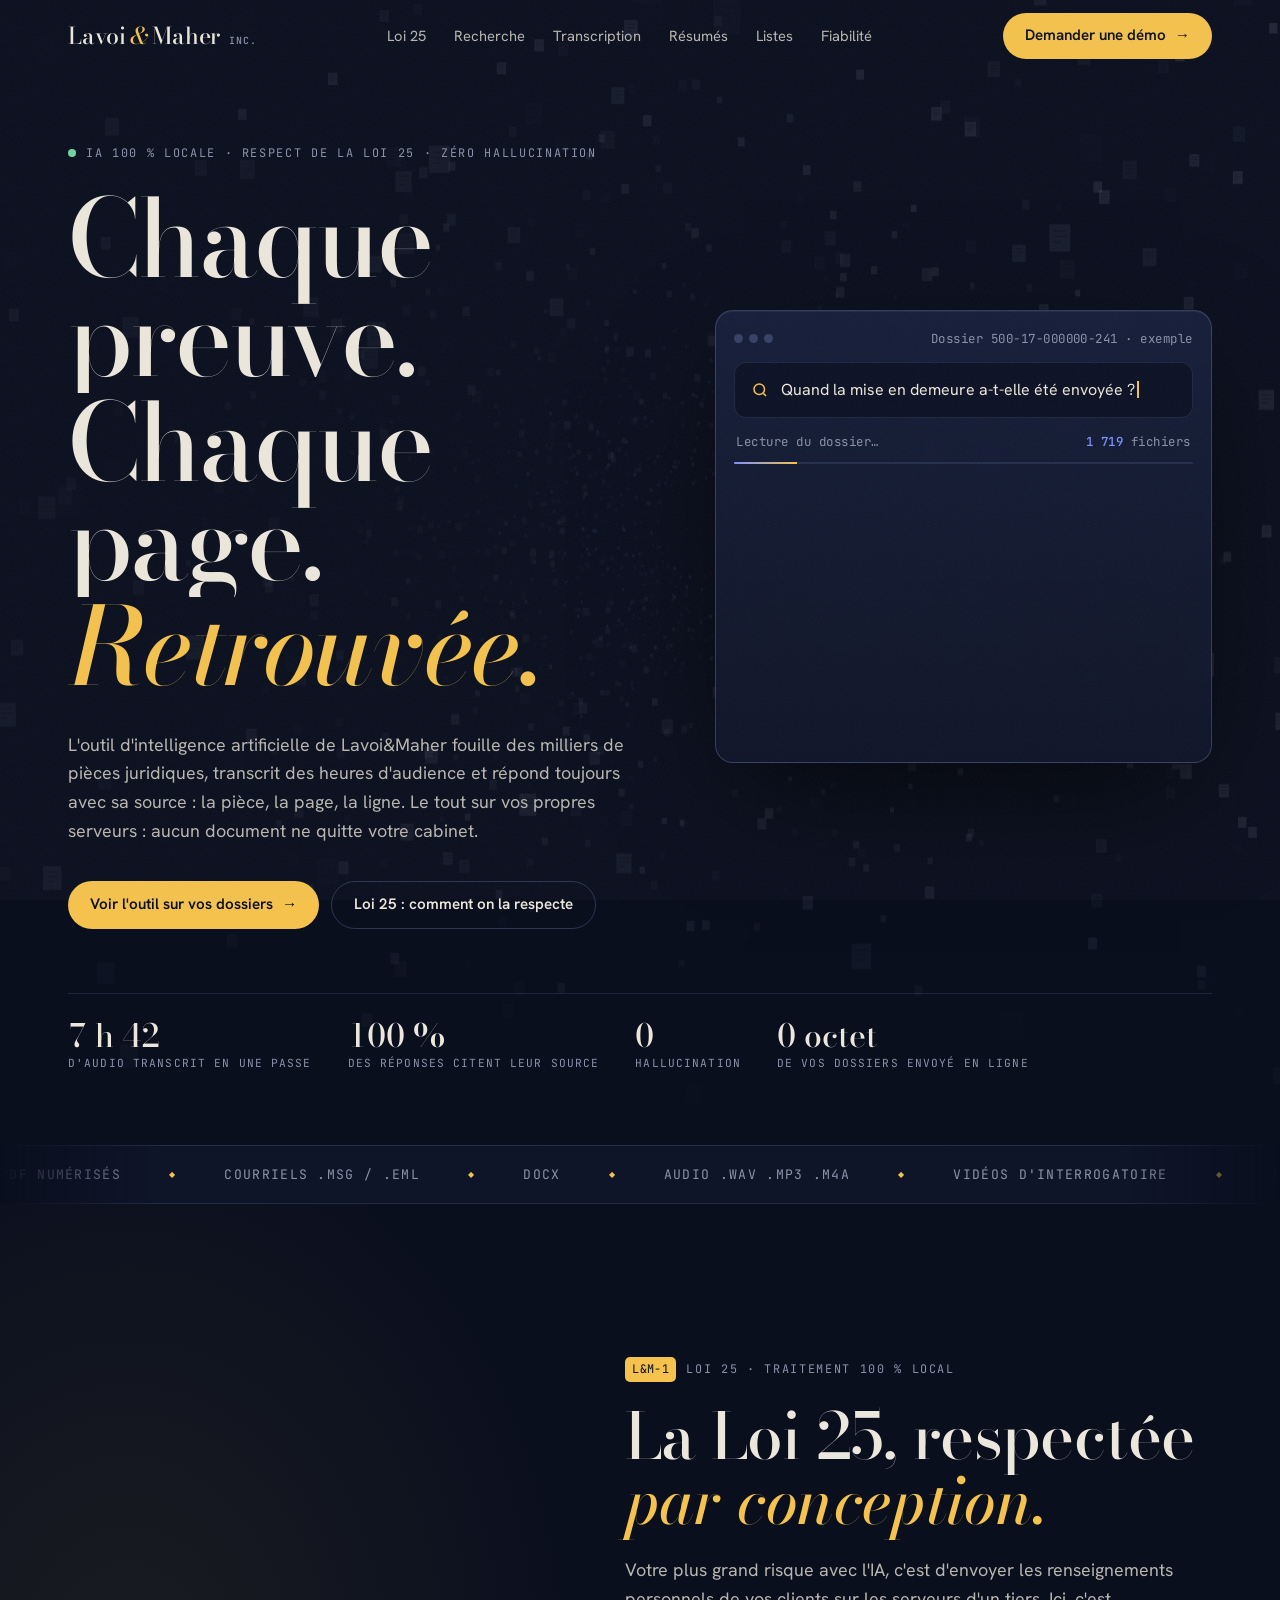
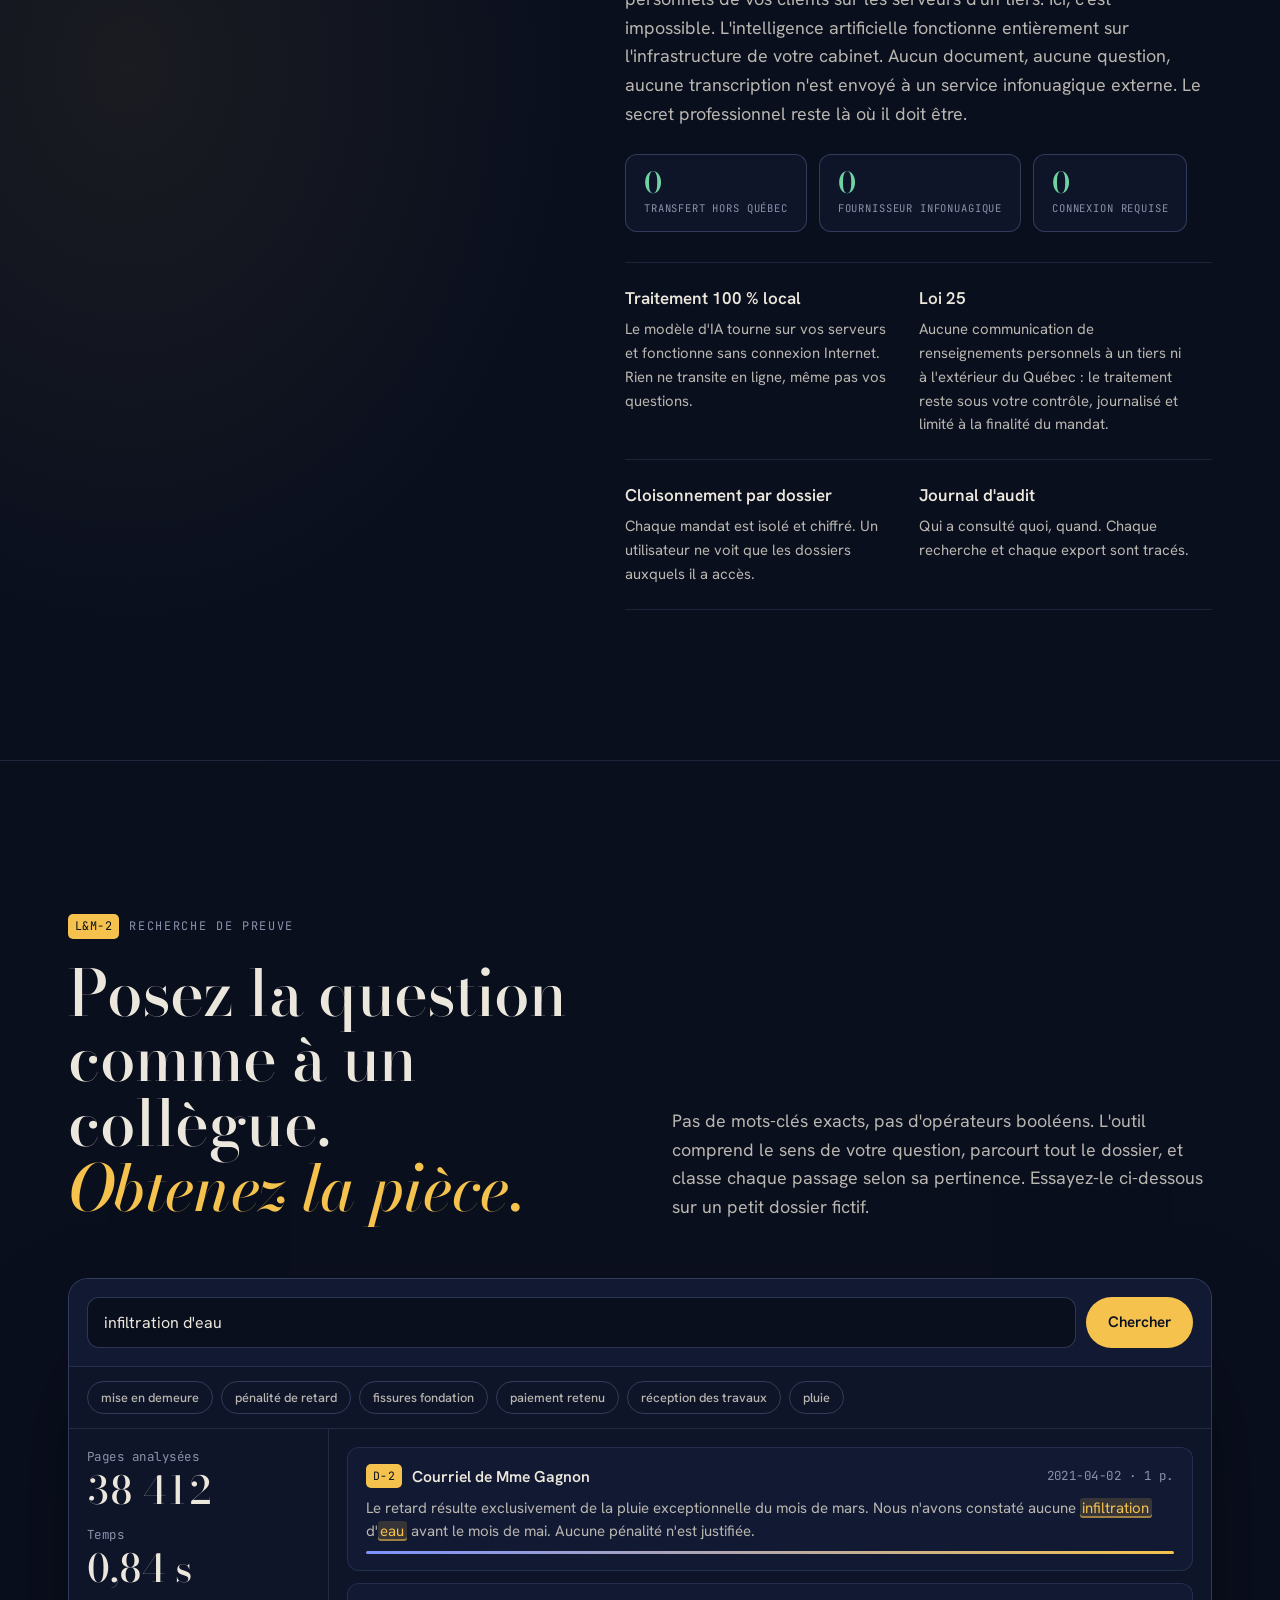
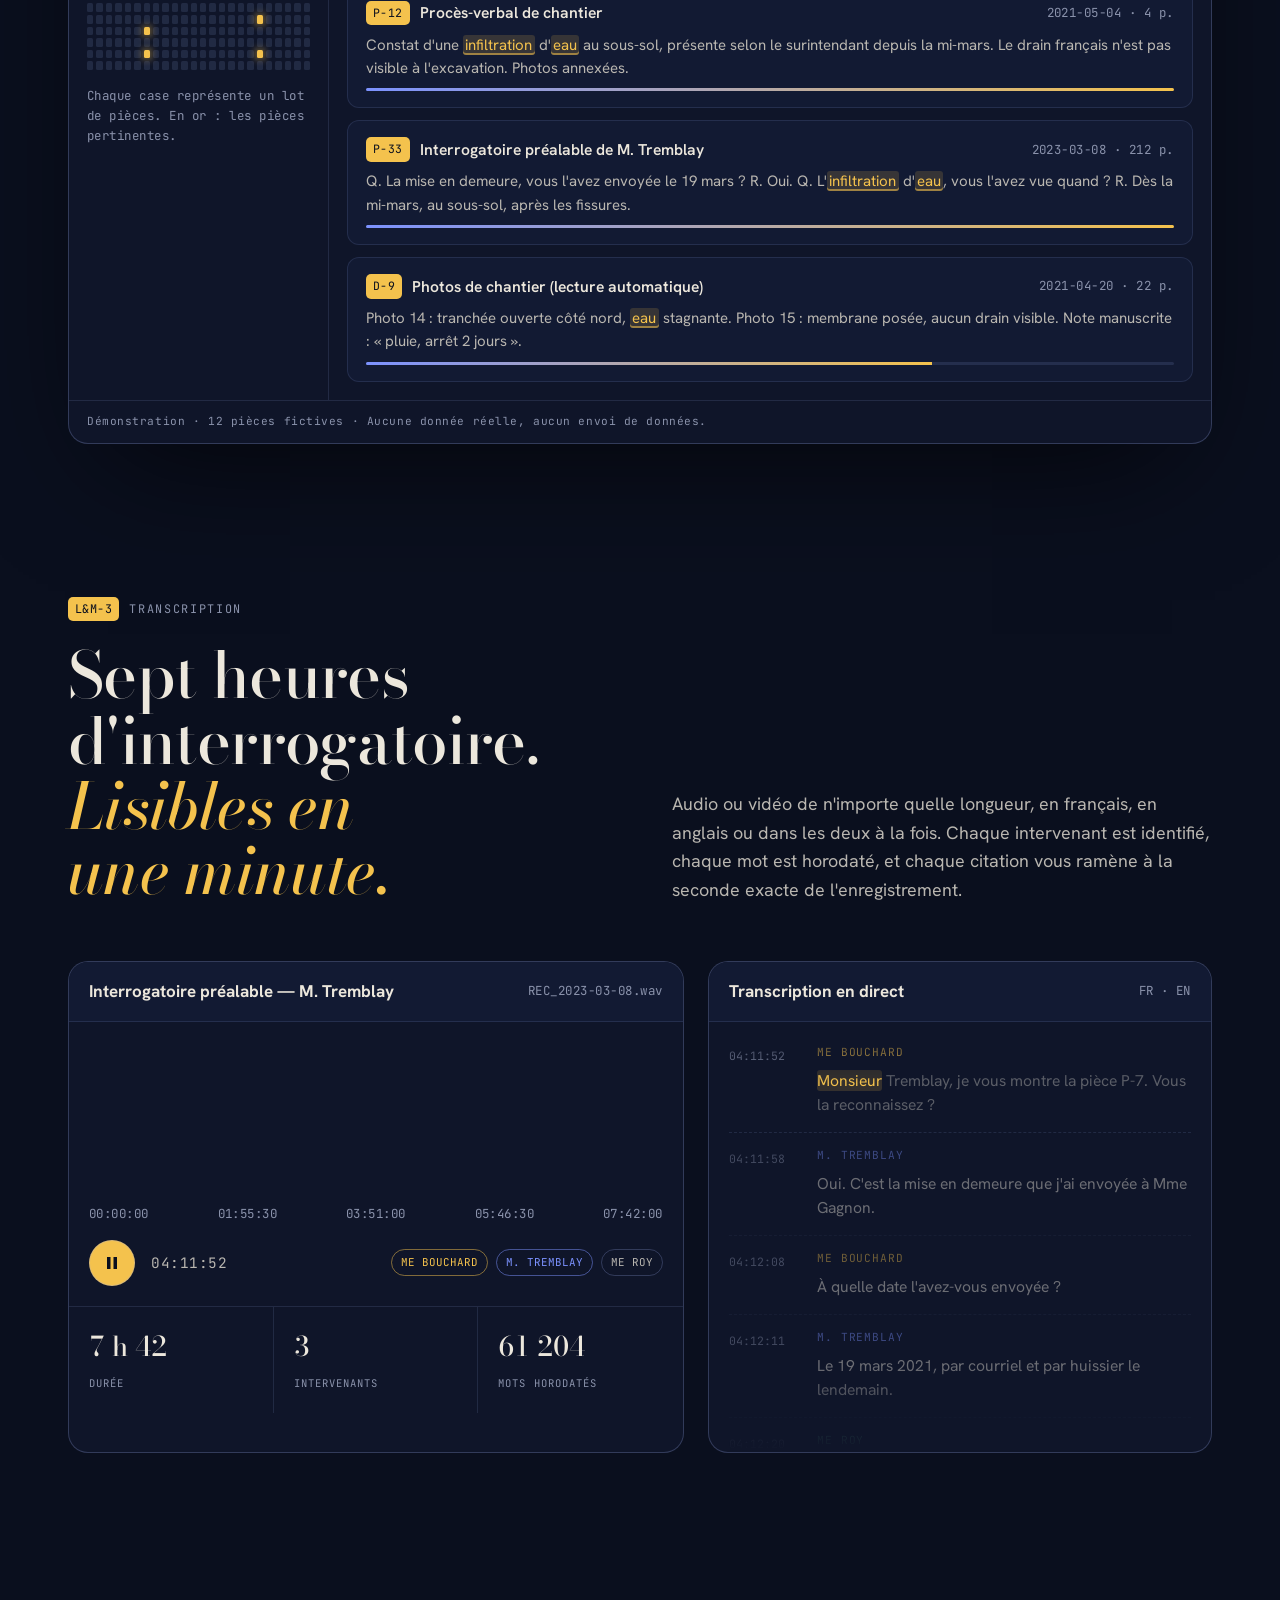
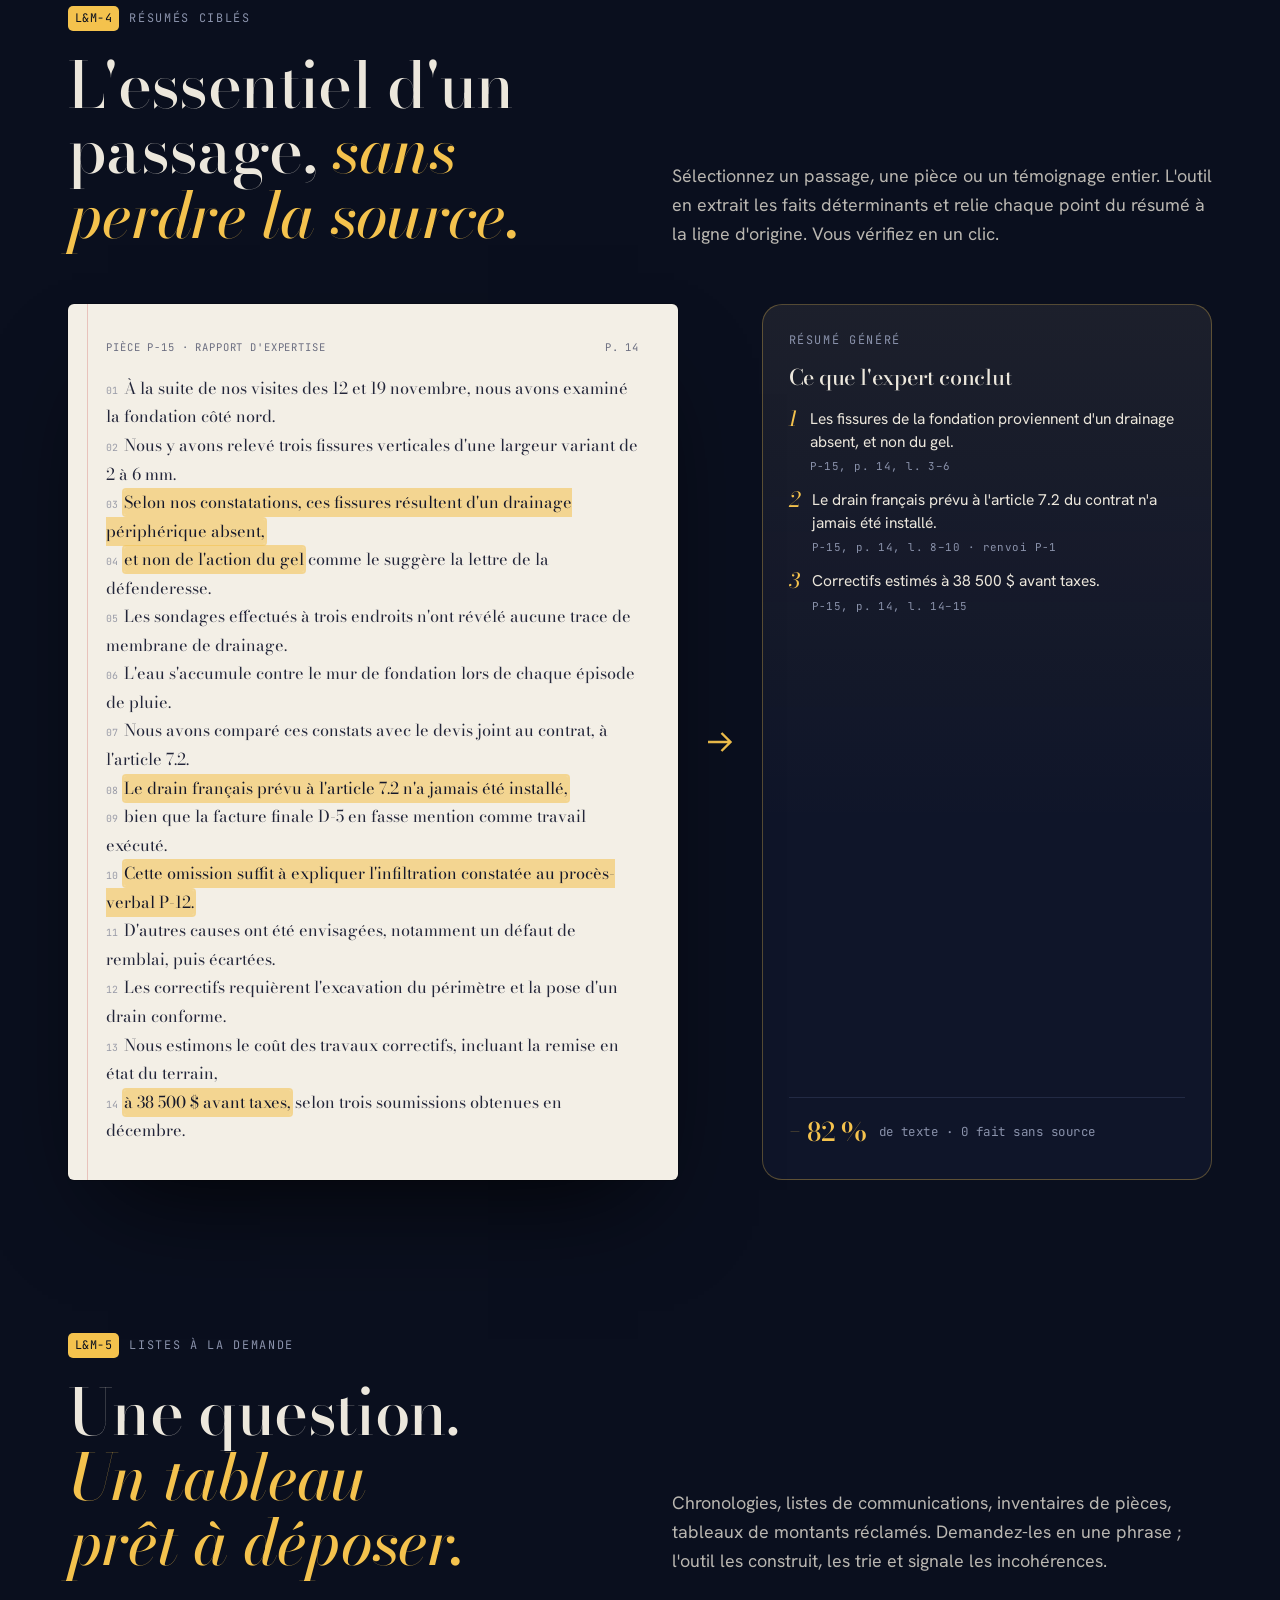
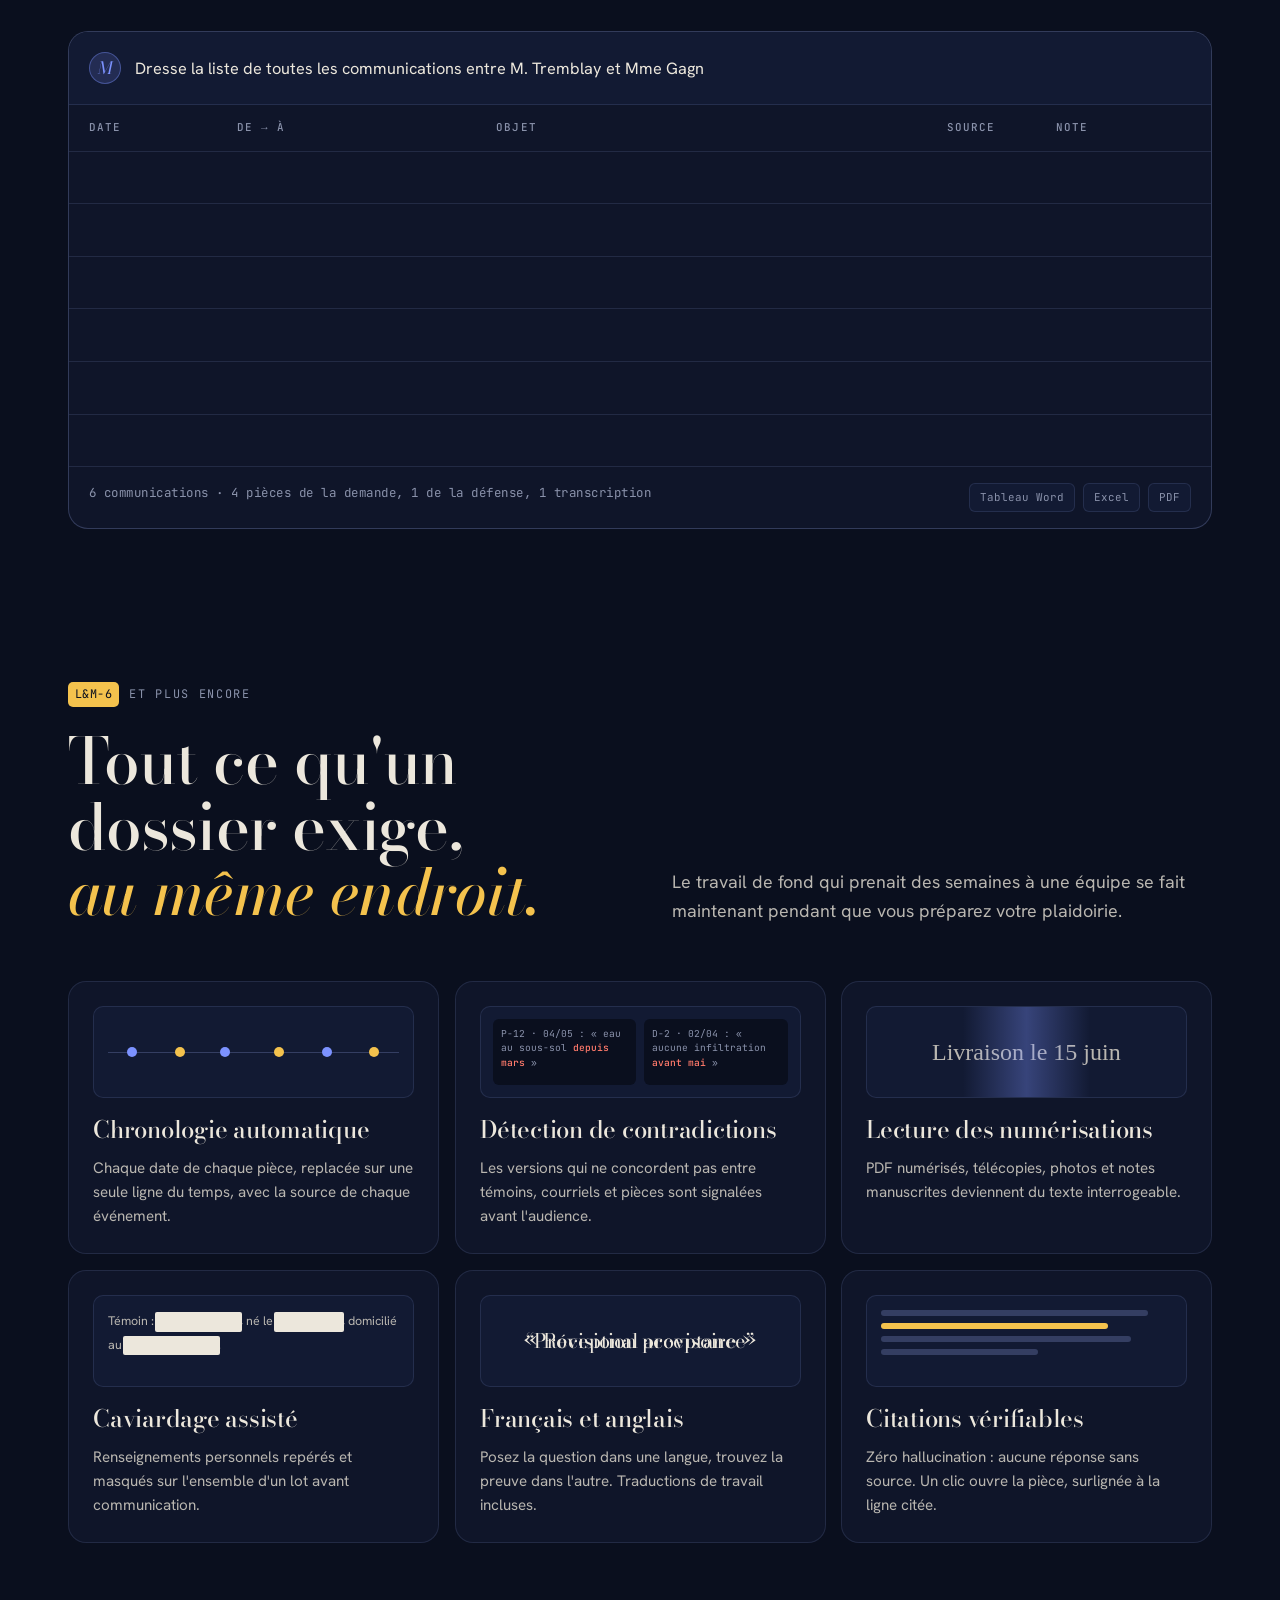
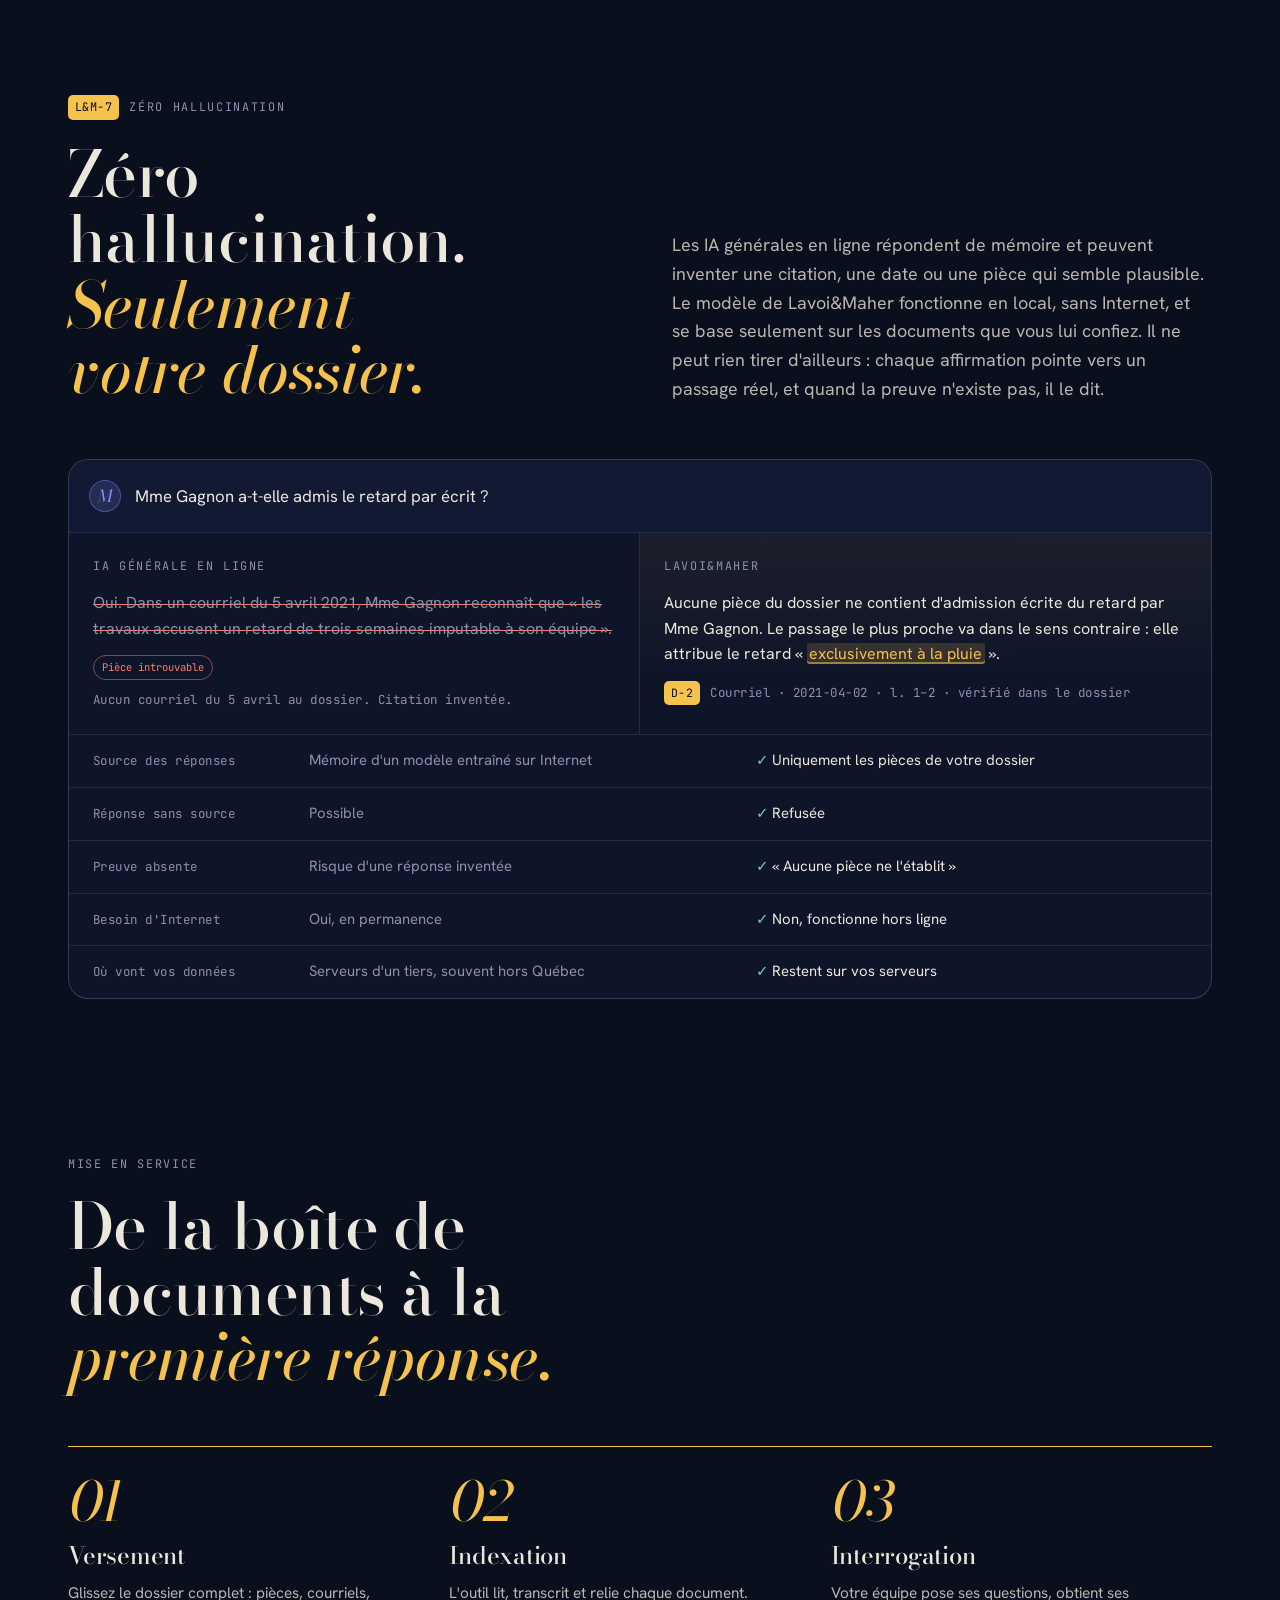
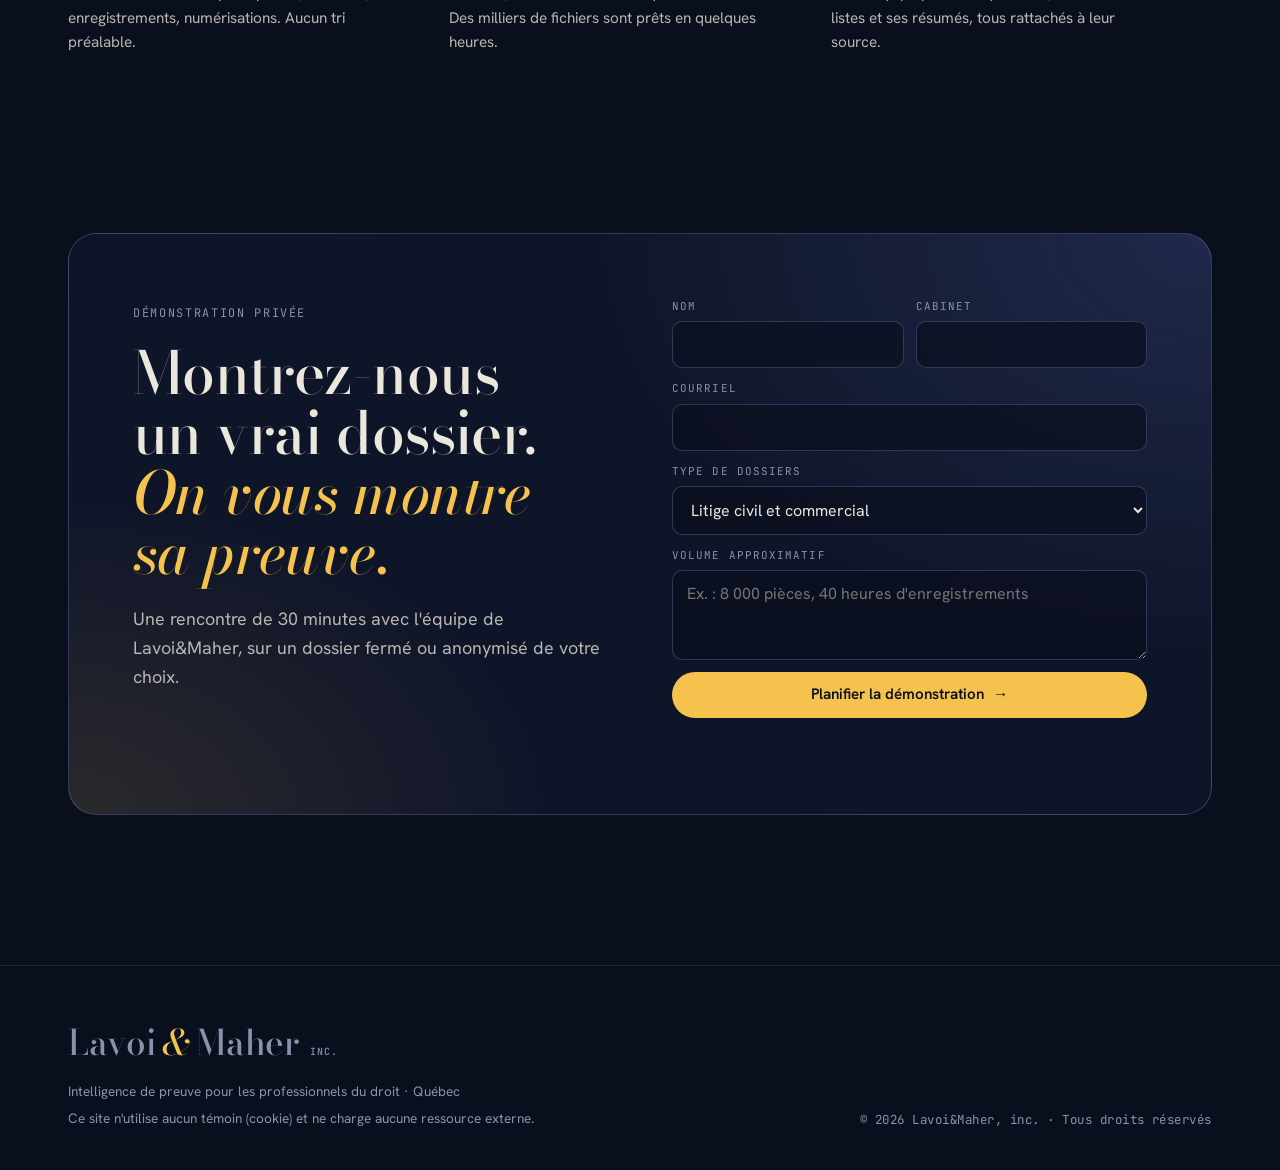
==== lavoi-maher/index.html @ a7afb79f "Lavoi&Maher : Loi 25 en tête, site prêt pour un domaine - Renomme la marque en Lavoi&Maher et le dos" ====
<!doctype html>
<html lang="fr-CA">
<head>
<meta charset="utf-8">
<meta name="viewport" content="width=device-width, initial-scale=1, viewport-fit=cover">
<title>Lavoi&amp;Maher | IA juridique locale, respectueuse de la Loi 25</title>
<meta name="description" content="Lavoi&amp;Maher, inc. : intelligence artificielle 100 % locale pour la preuve juridique, qui respecte la Loi 25. Recherche dans des milliers de pièces, transcription d'audio de longue durée, résumés et listes sourcés. Zéro hallucination, aucune donnée envoyée en ligne.">
<!-- DÉPLOIEMENT : remplacez VOTRE-DOMAINE.ca par votre domaine (voir LISEZMOI.md) -->
<link rel="canonical" href="https://VOTRE-DOMAINE.ca/">
<link rel="icon" href="favicon.svg" type="image/svg+xml">
<link rel="apple-touch-icon" href="apple-touch-icon.png">
<meta property="og:type" content="website">
<meta property="og:locale" content="fr_CA">
<meta property="og:site_name" content="Lavoi&amp;Maher, inc.">
<meta property="og:title" content="Lavoi&amp;Maher | Chaque preuve. Retrouvée.">
<meta property="og:description" content="IA 100 % locale pour la preuve juridique : recherche, transcription, résumés et listes, toujours avec la source exacte.">
<meta property="og:url" content="https://VOTRE-DOMAINE.ca/">
<meta property="og:image" content="https://VOTRE-DOMAINE.ca/og-image.png">
<meta property="og:image:width" content="1200">
<meta property="og:image:height" content="630">
<meta name="twitter:card" content="summary_large_image">
<script type="application/ld+json">{"@context":"https://schema.org","@type":"Organization","name":"Lavoi&Maher, inc.","url":"https://VOTRE-DOMAINE.ca/","logo":"https://VOTRE-DOMAINE.ca/apple-touch-icon.png","areaServed":"CA-QC","description":"Intelligence artificielle locale pour la recherche de preuve juridique."}</script>
<meta name="theme-color" content="#0A0F1E">
<!-- Polices auto-hébergées : le site n'envoie aucune requête à un tiers -->
<link rel="stylesheet" href="fonts.css">
<style>
/* =========================================================================
   LAVOI&MAHER, INC. — Intelligence de preuve
   Direction : encre juridique & surligneur — un dossier qui s'éclaire
   Thème     : sombre assumé (monde unique), couleurs toutes explicites
   ========================================================================= */
:root{
  color-scheme: dark;
  --ink:#0A0F1E;
  --ink-2:#0F1529;
  --panel:#121A33;
  --panel-2:#18213F;
  --line:rgba(150,168,230,.14);
  --line-2:rgba(150,168,230,.26);
  --paper:#ECE7DC;
  --paper-dim:#B9B6B0;
  --muted:#8A92AB;
  --amber:#F4C24D;
  --amber-soft:rgba(244,194,77,.16);
  --azure:#7C92FF;
  --azure-soft:rgba(124,146,255,.16);
  --ok:#6FD3A4;
  --danger:#FF7A6B;

  --f-display:"Bodoni Moda", "Didot", "Bodoni 72", Georgia, serif;
  --f-body:"Hanken Grotesk", "Helvetica Neue", Arial, system-ui, sans-serif;
  --f-mono:"JetBrains Mono", ui-monospace, "SFMono-Regular", Menlo, Consolas, monospace;

  --gutter:clamp(16px, 4vw, 48px);
  --max:1240px;
  --r:14px;
  --ease:cubic-bezier(.2,.7,.1,1);
}
*{box-sizing:border-box}
html{scroll-behavior:smooth;background:var(--ink)}
body{
  margin:0;background:var(--ink);color:var(--paper);
  font-family:var(--f-body);font-size:17px;line-height:1.6;
  -webkit-font-smoothing:antialiased;overflow-x:hidden;
}
::selection{background:var(--amber);color:var(--ink)}
a{color:inherit}
:focus-visible{outline:2px solid var(--amber);outline-offset:3px;border-radius:4px}
.wrap{max-width:var(--max);margin-inline:auto;padding-inline:var(--gutter)}
.mono{font-family:var(--f-mono);font-size:.78rem;letter-spacing:.04em}
.eyebrow{font-family:var(--f-mono);font-size:.74rem;letter-spacing:.14em;text-transform:uppercase;color:var(--muted)}
h1,h2,h3{font-family:var(--f-display);font-weight:500;text-wrap:balance;margin:0;letter-spacing:-.01em}
h2{font-size:clamp(2.2rem, 5vw, 4.2rem);line-height:1.02}
h3{font-size:1.5rem;line-height:1.15}
h2 em,h1 em{font-style:italic;color:var(--amber)}
p{margin:0}
.lede{color:var(--paper-dim);font-size:1.12rem;max-width:58ch}

/* ---------- grain + spotlight ---------- */
body::before{
  content:"";position:fixed;inset:0;pointer-events:none;z-index:100;opacity:.05;
  background-image:url("data:image/svg+xml,%3Csvg xmlns='http://www.w3.org/2000/svg' width='160' height='160'%3E%3Cfilter id='n'%3E%3CfeTurbulence type='fractalNoise' baseFrequency='.85' numOctaves='3' stitchTiles='stitch'/%3E%3C/filter%3E%3Crect width='100%25' height='100%25' filter='url(%23n)'/%3E%3C/svg%3E");
}
.spot{position:fixed;width:520px;height:520px;border-radius:50%;pointer-events:none;z-index:1;
  background:radial-gradient(circle, rgba(124,146,255,.10), transparent 62%);
  transform:translate(-50%,-50%);left:-600px;top:-600px;transition:opacity .4s}

/* ---------- nav ---------- */
.nav{position:fixed;top:0;left:0;right:0;z-index:50;padding-top:env(safe-area-inset-top,0px);
  transition:background .4s, border-color .4s;border-bottom:1px solid transparent}
.nav.solid{background:rgba(10,15,30,.78);backdrop-filter:blur(14px) saturate(140%);-webkit-backdrop-filter:blur(14px) saturate(140%);border-color:var(--line)}
.nav .wrap{display:flex;align-items:center;justify-content:space-between;gap:24px;height:72px}
.brand{display:flex;align-items:baseline;gap:.15em;text-decoration:none;font-family:var(--f-display);font-size:1.45rem;font-weight:500;letter-spacing:-.01em;white-space:nowrap}
.brand .amp{font-style:italic;color:var(--amber);font-weight:400;padding-inline:.04em}
.brand small{font-family:var(--f-mono);font-size:.62rem;color:var(--muted);letter-spacing:.1em;margin-left:.5em}
.nav ul{display:flex;gap:28px;list-style:none;margin:0;padding:0}
.nav ul a{text-decoration:none;color:var(--paper-dim);font-size:.92rem;transition:color .2s}
.nav ul a:hover{color:var(--paper)}

.btn{--bx:0px;--by:0px;display:inline-flex;align-items:center;gap:.6em;border:0;cursor:pointer;
  font:600 .95rem/1 var(--f-body);padding:15px 22px;border-radius:999px;text-decoration:none;
  transform:translate(var(--bx),var(--by));transition:transform .25s var(--ease), background .25s, box-shadow .25s}
.btn-amber{background:var(--amber);color:var(--ink);box-shadow:0 0 0 0 rgba(244,194,77,.5)}
.btn-amber:hover{box-shadow:0 10px 40px -8px rgba(244,194,77,.6)}
.btn-ghost{background:transparent;color:var(--paper);border:1px solid var(--line-2)}
.btn-ghost:hover{background:rgba(255,255,255,.04)}
.btn .arr{transition:transform .25s var(--ease)}
.btn:hover .arr{transform:translateX(4px)}

.skip{position:fixed;left:16px;top:-60px;z-index:200;background:var(--amber);color:var(--ink);padding:10px 14px;border-radius:8px;font-weight:600;text-decoration:none;transition:top .2s}
.skip:focus{top:calc(12px + env(safe-area-inset-top,0px))}
.burger{display:none;width:44px;height:44px;border-radius:50%;border:1px solid var(--line-2);background:transparent;color:var(--paper);cursor:pointer;place-items:center;flex:none}
.burger span,.burger span::before,.burger span::after{display:block;width:18px;height:1.5px;background:currentColor;position:relative;transition:transform .3s var(--ease), background .3s}
.burger span::before,.burger span::after{content:"";position:absolute;left:0}
.burger span::before{top:-6px}.burger span::after{top:6px}
.nav.open .burger span{background:transparent}
.nav.open .burger span::before{transform:translateY(6px) rotate(45deg)}
.nav.open .burger span::after{transform:translateY(-6px) rotate(-45deg)}
.nav .menu-cta{display:none}
@media (max-width:900px){
  .burger{display:grid}
  .nav-right{display:flex;align-items:center;gap:10px}
  .nav ul{display:flex;flex-direction:column;gap:0;position:fixed;left:0;right:0;top:calc(72px + env(safe-area-inset-top,0px));
    background:rgba(10,15,30,.97);backdrop-filter:blur(14px);-webkit-backdrop-filter:blur(14px);border-bottom:1px solid var(--line);
    padding:8px var(--gutter) 24px;transform:translateY(-8px);opacity:0;visibility:hidden;transition:opacity .3s, transform .3s var(--ease), visibility .3s}
  .nav.open ul{opacity:1;transform:none;visibility:visible}
  .nav.open{background:rgba(10,15,30,.97);border-color:var(--line)}
  .nav ul li a{display:block;padding:14px 0;border-bottom:1px solid var(--line);font-size:1.05rem}
  .nav .menu-cta{display:block;margin-top:18px}
  .nav .menu-cta a{border:0;justify-content:center;width:100%;color:var(--ink)}
}
@media (max-width:560px){.nav-right > .btn{display:none}}

/* ---------- hero ---------- */
.hero{position:relative;padding-block:clamp(120px,16vh,170px) 72px;overflow:hidden;isolation:isolate}
#field{position:absolute;inset:0;width:100%;height:100%;z-index:-1;display:block}
.hero::after{content:"";position:absolute;inset:0;z-index:-1;pointer-events:none;
  background:radial-gradient(120% 80% at 20% 40%, rgba(10,15,30,.86) 0%, rgba(10,15,30,.35) 55%, rgba(10,15,30,.1) 100%),
             linear-gradient(to bottom, transparent 70%, var(--ink) 100%)}
.hero-grid{display:grid;grid-template-columns:1.08fr .92fr;gap:clamp(32px,5vw,72px);align-items:center}
@media (max-width:980px){.hero-grid{grid-template-columns:1fr}}
.hero h1{font-size:clamp(3.1rem, 8.4vw, 7.6rem);line-height:.92;letter-spacing:-.025em;font-weight:500}
.hero h1 .line{display:block;overflow:hidden;padding-bottom:.06em}
.hero h1 .line > span{display:inline-block;animation:rise 1.2s var(--ease) both}
.hero h1 .line:nth-child(2) > span{animation-delay:.12s}
.hero h1 .line:nth-child(3) > span{animation-delay:.24s}
@keyframes rise{from{transform:translateY(105%)}to{transform:none}}
.hero .lede{margin-top:28px;animation:fadeup 1s .45s var(--ease) both}
.hero-cta{display:flex;flex-wrap:wrap;gap:12px;margin-top:36px;animation:fadeup 1s .6s var(--ease) both}
@keyframes fadeup{from{opacity:0;transform:translateY(18px)}to{opacity:1;transform:none}}
.hero .eyebrow{display:flex;align-items:center;gap:10px;margin-bottom:26px;animation:fadeup 1s var(--ease) both}
.pulse{width:8px;height:8px;border-radius:50%;background:var(--ok);box-shadow:0 0 0 0 rgba(111,211,164,.6);animation:pulse 2s infinite}
@keyframes pulse{70%{box-shadow:0 0 0 10px rgba(111,211,164,0)}100%{box-shadow:0 0 0 0 rgba(111,211,164,0)}}

/* console */
.console{position:relative;background:linear-gradient(180deg, rgba(24,33,63,.82), rgba(15,21,41,.9));
  border:1px solid var(--line-2);border-radius:18px;padding:18px;backdrop-filter:blur(10px);-webkit-backdrop-filter:blur(10px);
  box-shadow:0 40px 120px -30px rgba(0,0,0,.8), inset 0 1px 0 rgba(255,255,255,.06);animation:fadeup 1.2s .5s var(--ease) both}
.console-top{display:flex;justify-content:space-between;align-items:center;margin-bottom:14px;color:var(--muted)}
.dots{display:flex;gap:6px}.dots i{width:9px;height:9px;border-radius:50%;background:var(--line-2)}
.q{display:flex;align-items:center;gap:12px;background:rgba(10,15,30,.7);border:1px solid var(--line);border-radius:12px;padding:14px 16px;min-height:54px}
.q svg{flex:none;color:var(--amber)}
.q-text{font-size:1rem;color:var(--paper);min-width:0;overflow-wrap:anywhere}
.caret{display:inline-block;width:2px;height:1.1em;background:var(--amber);vertical-align:-.18em;margin-left:2px;animation:blink 1s steps(1) infinite}
@keyframes blink{50%{opacity:0}}
.status{display:flex;justify-content:space-between;gap:12px;margin:14px 2px 10px;color:var(--muted);font-variant-numeric:tabular-nums}
.status b{color:var(--azure);font-weight:500}
.bar{height:2px;background:var(--line);border-radius:2px;overflow:hidden;margin-bottom:14px}
.bar i{display:block;height:100%;width:0;background:linear-gradient(90deg,var(--azure),var(--amber));transition:width .15s linear}
.hits{display:grid;gap:8px;min-height:236px}
.hits .hit{display:grid;grid-template-columns:auto 1fr;gap:4px 14px;padding:12px 14px;border-radius:10px;background:rgba(244,194,77,.05);border:1px solid rgba(244,194,77,.18);
  opacity:0;transform:translateX(-12px);transition:opacity .5s var(--ease), transform .5s var(--ease)}
.hits .hit.on{opacity:1;transform:none}
.cote{font-family:var(--f-mono);font-size:.72rem;color:var(--ink);background:var(--amber);padding:3px 7px;border-radius:5px;height:fit-content;letter-spacing:.04em;white-space:nowrap}
.hits .hit p{font-size:.9rem;line-height:1.45;color:var(--paper-dim)}
.hits .hit .loc{grid-column:2;font-family:var(--f-mono);font-size:.68rem;color:var(--muted)}
mark{background:var(--amber-soft);color:var(--amber);padding:0 .15em;border-radius:3px;box-shadow:inset 0 -2px 0 rgba(244,194,77,.55)}

.hero-meta{display:flex;flex-wrap:wrap;gap:12px 36px;margin-top:64px;padding-top:24px;border-top:1px solid var(--line);color:var(--muted)}
.hero-meta div{display:flex;flex-direction:column;gap:2px}
.hero-meta strong{font-family:var(--f-display);font-weight:500;font-size:2rem;color:var(--paper);font-variant-numeric:tabular-nums;line-height:1.1}
.hero-meta span{font-family:var(--f-mono);font-size:.7rem;letter-spacing:.1em;text-transform:uppercase}

/* ---------- marquee ---------- */
.marquee{border-block:1px solid var(--line);overflow:hidden;padding-block:18px;background:var(--ink-2);
  mask-image:linear-gradient(90deg,transparent,#000 12%,#000 88%,transparent);-webkit-mask-image:linear-gradient(90deg,transparent,#000 12%,#000 88%,transparent)}
.track{display:flex;gap:48px;width:max-content;animation:scroll 42s linear infinite}
.track span{font-family:var(--f-mono);font-size:.82rem;letter-spacing:.1em;color:var(--muted);white-space:nowrap;display:flex;align-items:center;gap:48px}
.track span::after{content:"◆";color:var(--amber);font-size:.5rem}
@keyframes scroll{to{transform:translateX(-50%)}}

/* ---------- Loi 25 ---------- */
.law-sec{border-bottom:1px solid var(--line);background:radial-gradient(50% 70% at 10% 40%, rgba(244,194,77,.07), transparent 70%), var(--ink)}
.law-points{list-style:none;margin:0 0 30px;padding:0;display:flex;flex-wrap:wrap;gap:12px}
.law-points li{display:flex;flex-direction:column;gap:2px;padding:14px 18px;border:1px solid var(--line-2);border-radius:12px;background:var(--ink-2);min-width:130px}
.law-points b{font-family:var(--f-display);font-weight:500;font-size:1.8rem;line-height:1;color:var(--ok)}
.law-points span{font-family:var(--f-mono);font-size:.66rem;letter-spacing:.08em;text-transform:uppercase;color:var(--muted)}

/* ---------- sections ---------- */
section{position:relative;z-index:2}
.sec{padding-block:clamp(90px,12vw,150px)}
.sec-head{display:grid;grid-template-columns:minmax(0,1fr) minmax(0,1fr);gap:32px 64px;align-items:end;margin-bottom:56px}
@media (max-width:860px){.sec-head{grid-template-columns:1fr}}
.tab{display:inline-flex;align-items:center;gap:10px;margin-bottom:22px}
.tab .cote{font-size:.74rem}
.reveal.pending{opacity:0;transform:translateY(40px)}
.reveal{transition:opacity 1s var(--ease), transform 1s var(--ease)}

/* ---------- L&M-1 search ---------- */
.search-app{border:1px solid var(--line-2);border-radius:20px;background:var(--ink-2);overflow:hidden;box-shadow:0 50px 120px -40px rgba(0,0,0,.7)}
.sa-bar{display:flex;flex-wrap:wrap;gap:12px;align-items:center;padding:18px;border-bottom:1px solid var(--line);background:var(--panel)}
.sa-bar form{flex:1 1 380px;display:flex;gap:10px;min-width:0}
.sa-input{flex:1;min-width:0;background:var(--ink);border:1px solid var(--line-2);color:var(--paper);border-radius:12px;padding:14px 16px;font:1rem var(--f-body)}
.sa-input:focus{outline:none;border-color:var(--amber);box-shadow:0 0 0 4px var(--amber-soft)}
.chips{display:flex;flex-wrap:wrap;gap:8px;padding:14px 18px;border-bottom:1px solid var(--line)}
.chip{font:500 .8rem var(--f-body);color:var(--paper-dim);background:transparent;border:1px solid var(--line-2);border-radius:999px;padding:7px 13px;cursor:pointer;transition:all .2s}
.chip:hover{border-color:var(--amber);color:var(--amber)}
.sa-body{display:grid;grid-template-columns:260px minmax(0,1fr);min-height:440px}
@media (max-width:820px){.sa-body{grid-template-columns:1fr}.sa-side{border-right:0!important;border-bottom:1px solid var(--line)}}
.sa-side{border-right:1px solid var(--line);padding:18px;display:flex;flex-direction:column;gap:16px}
.sa-side .mono{color:var(--muted)}
.gauge{display:flex;flex-direction:column;gap:4px}
.gauge strong{font-family:var(--f-display);font-weight:500;font-size:2.4rem;line-height:1;font-variant-numeric:tabular-nums}
.minimap{display:grid;grid-template-columns:repeat(24,1fr);gap:3px}
.minimap i{aspect-ratio:3/4;background:var(--line);border-radius:1.5px;transition:background .3s}
.minimap i.scan{background:var(--azure)}
.minimap i.hit{background:var(--amber);box-shadow:0 0 8px var(--amber)}
.sa-results{padding:18px;display:flex;flex-direction:column;gap:12px}
.res{border:1px solid var(--line);border-radius:12px;padding:16px 18px;background:var(--panel);display:grid;gap:8px;animation:resin .6s var(--ease) both}
@keyframes resin{from{opacity:0;transform:translateY(14px)}to{opacity:1;transform:none}}
.res-head{display:flex;flex-wrap:wrap;gap:10px;align-items:center}
.res-head strong{font-weight:600;font-size:.98rem}
.res-head .mono{color:var(--muted);margin-left:auto}
.res p{color:var(--paper-dim);font-size:.94rem;line-height:1.55}
.score{height:3px;background:var(--line);border-radius:3px;overflow:hidden}
.score i{display:block;height:100%;background:linear-gradient(90deg,var(--azure),var(--amber))}
.empty{color:var(--muted);padding:30px 4px;font-size:.95rem}
.note{font-family:var(--f-mono);font-size:.7rem;color:var(--muted);letter-spacing:.05em;padding:12px 18px;border-top:1px solid var(--line)}

/* ---------- L&M-2 transcription ---------- */
.tx{display:grid;grid-template-columns:minmax(0,1.1fr) minmax(0,.9fr);gap:24px}
@media (max-width:900px){.tx{grid-template-columns:1fr}}
.panel{border:1px solid var(--line-2);border-radius:20px;background:var(--ink-2);overflow:hidden}
.panel-h{display:flex;justify-content:space-between;align-items:center;gap:12px;padding:16px 20px;border-bottom:1px solid var(--line);background:var(--panel)}
.panel-h .mono{color:var(--muted)}
.wave-box{position:relative;padding:22px 20px 16px}
#wave{width:100%;height:150px;display:block}
.timeline{display:flex;justify-content:space-between;color:var(--muted);font-variant-numeric:tabular-nums;margin-top:10px}
.play{width:46px;height:46px;border-radius:50%;border:1px solid var(--line-2);background:var(--amber);color:var(--ink);display:grid;place-items:center;cursor:pointer;flex:none}
.transport{display:flex;align-items:center;gap:16px;padding:0 20px 20px}
.transport .mono{color:var(--paper-dim);font-size:.9rem;font-variant-numeric:tabular-nums}
.speakers{display:flex;flex-wrap:wrap;gap:8px;margin-left:auto}
.spk{font-family:var(--f-mono);font-size:.68rem;padding:4px 9px;border-radius:999px;border:1px solid var(--line-2);color:var(--paper-dim)}
.spk.a{border-color:rgba(244,194,77,.5);color:var(--amber)}
.spk.b{border-color:rgba(124,146,255,.5);color:var(--azure)}
.script{height:430px;overflow:hidden;position:relative;padding:8px 20px;
  mask-image:linear-gradient(transparent,#000 14%,#000 80%,transparent);-webkit-mask-image:linear-gradient(transparent,#000 14%,#000 80%,transparent)}
.script-inner{transition:transform .8s var(--ease)}
.utt{display:grid;grid-template-columns:74px 1fr;gap:4px 14px;padding:14px 0;border-bottom:1px dashed var(--line);opacity:.42;transition:opacity .5s}
.utt.live{opacity:1}
.utt .t{font-family:var(--f-mono);font-size:.72rem;color:var(--muted);padding-top:3px;font-variant-numeric:tabular-nums}
.utt .who{font-family:var(--f-mono);font-size:.7rem;letter-spacing:.08em;text-transform:uppercase}
.utt .who.a{color:var(--amber)}.utt .who.b{color:var(--azure)}.utt .who.c{color:var(--ok)}
.utt p{grid-column:2;font-size:.98rem;line-height:1.55}
.utt p w{transition:color .2s, background .2s;border-radius:3px}
.utt p w.said{color:var(--paper)}
.utt p w.now{background:var(--amber-soft);color:var(--amber)}
.utt.live p{color:rgba(236,231,220,.35)}
.stats{display:grid;grid-template-columns:repeat(3,minmax(0,1fr));border-top:1px solid var(--line)}
.stats div{padding:18px 20px;border-right:1px solid var(--line)}
.stats div:last-child{border-right:0}
.stats strong{display:block;font-family:var(--f-display);font-weight:500;font-size:1.7rem;font-variant-numeric:tabular-nums}
.stats span{font-family:var(--f-mono);font-size:.66rem;letter-spacing:.1em;text-transform:uppercase;color:var(--muted)}

/* ---------- L&M-3 résumé ---------- */
.sum{display:grid;grid-template-columns:minmax(0,1.15fr) auto minmax(0,.85fr);gap:24px;align-items:stretch}
@media (max-width:900px){.sum{grid-template-columns:1fr}.sum-arrow{transform:rotate(90deg);justify-self:center}}
.doc{background:#F3EFE6;color:#23263A;border-radius:6px;padding:34px clamp(20px,3vw,40px);position:relative;
  box-shadow:0 50px 100px -40px rgba(0,0,0,.8), 0 0 0 1px rgba(0,0,0,.2);font-family:var(--f-display);font-size:1.02rem;line-height:1.75}
.doc::before{content:"";position:absolute;left:clamp(10px,1.5vw,20px);top:0;bottom:0;width:1px;background:rgba(200,60,60,.25)}
.doc-h{display:flex;justify-content:space-between;gap:12px;font-family:var(--f-mono);font-size:.66rem;letter-spacing:.08em;color:#6B6E80;margin-bottom:18px;text-transform:uppercase}
.doc p s{text-decoration:none;transition:opacity .5s, filter .5s}
.doc.distill p s{opacity:.16;filter:blur(.4px)}
.doc p s.k{transition:background .6s, color .6s, opacity .5s}
.doc.distill p s.k{opacity:1;filter:none;background:rgba(244,194,77,.55);color:#15182A;border-radius:2px;box-shadow:0 0 0 2px rgba(244,194,77,.55)}
.ln{font-family:var(--f-mono);font-size:.62rem;color:#9A9CA8;margin-right:.6em;user-select:none}
.sum-arrow{display:grid;place-items:center;color:var(--amber)}
.sum-arrow svg{animation:nudge 2s ease-in-out infinite}
@keyframes nudge{50%{transform:translateX(6px)}}
.summary{border:1px solid rgba(244,194,77,.3);border-radius:20px;background:linear-gradient(180deg,rgba(244,194,77,.06),transparent 60%), var(--ink-2);padding:26px;display:flex;flex-direction:column;gap:16px}
.summary h3{font-size:1.35rem}
.summary ol{margin:0;padding:0;list-style:none;display:grid;gap:14px;counter-reset:s}
.summary li{display:grid;grid-template-columns:auto 1fr;gap:4px 12px;opacity:.15;transform:translateY(8px);transition:opacity .6s var(--ease), transform .6s var(--ease)}
.summary li.on{opacity:1;transform:none}
.summary li::before{counter-increment:s;content:counter(s);font-family:var(--f-display);font-style:italic;color:var(--amber);font-size:1.3rem;line-height:1.2}
.summary li span{font-size:.97rem;line-height:1.5}
.summary li .mono{grid-column:2;color:var(--muted);font-size:.68rem}
.ratio{display:flex;align-items:center;gap:12px;margin-top:auto;padding-top:14px;border-top:1px solid var(--line);color:var(--muted)}
.ratio strong{color:var(--amber);font-family:var(--f-display);font-size:1.6rem;font-weight:500}

/* ---------- L&M-4 listes ---------- */
.prompt{display:flex;align-items:flex-start;gap:14px;padding:20px;border-bottom:1px solid var(--line);background:var(--panel)}
.avatar{width:32px;height:32px;border-radius:50%;flex:none;display:grid;place-items:center;font-family:var(--f-display);font-style:italic;background:var(--azure-soft);color:var(--azure);border:1px solid rgba(124,146,255,.4)}
.prompt p{font-size:1.02rem;padding-top:4px}
.tbl-wrap{overflow-x:auto}
table{width:100%;border-collapse:collapse;font-size:.92rem;min-width:720px}
th{text-align:left;font-family:var(--f-mono);font-weight:500;font-size:.68rem;letter-spacing:.1em;text-transform:uppercase;color:var(--muted);padding:14px 20px;border-bottom:1px solid var(--line)}
td{padding:14px 20px;border-bottom:1px solid var(--line);vertical-align:top;color:var(--paper-dim)}
td:first-child{font-family:var(--f-mono);font-size:.8rem;color:var(--paper);white-space:nowrap;font-variant-numeric:tabular-nums}
tbody tr{opacity:0;transform:translateY(10px);transition:opacity .5s var(--ease), transform .5s var(--ease), background .3s}
tbody tr.on{opacity:1;transform:none}
tbody tr:hover{background:rgba(124,146,255,.05)}
.tag{font-family:var(--f-mono);font-size:.66rem;padding:3px 8px;border-radius:999px;border:1px solid var(--line-2);white-space:nowrap}
.tag.warn{border-color:rgba(255,122,107,.5);color:var(--danger)}
.tbl-foot{display:flex;flex-wrap:wrap;justify-content:space-between;gap:12px;padding:16px 20px;color:var(--muted)}
.fmt{display:flex;gap:8px;flex-wrap:wrap}
.fmt span{font-family:var(--f-mono);font-size:.68rem;padding:5px 10px;border-radius:6px;background:var(--panel);border:1px solid var(--line)}

/* ---------- L&M-5 plus ---------- */
.grid6{display:grid;grid-template-columns:repeat(3,minmax(0,1fr));gap:16px}
@media (max-width:960px){.grid6{grid-template-columns:repeat(2,minmax(0,1fr))}}
@media (max-width:620px){.grid6{grid-template-columns:1fr}}
.cap{--rx:0deg;--ry:0deg;position:relative;border:1px solid var(--line);border-radius:18px;padding:24px;background:var(--ink-2);
  display:flex;flex-direction:column;gap:12px;transform:perspective(900px) rotateX(var(--rx)) rotateY(var(--ry));transition:transform .3s var(--ease), border-color .3s;overflow:hidden}
.cap:hover{border-color:var(--line-2)}
.cap::after{content:"";position:absolute;inset:0;pointer-events:none;opacity:0;transition:opacity .3s;
  background:radial-gradient(400px circle at var(--mx,50%) var(--my,50%), rgba(244,194,77,.09), transparent 45%)}
.cap:hover::after{opacity:1}
.cap p{color:var(--paper-dim);font-size:.95rem}
.viz{height:92px;border-radius:10px;background:var(--panel);border:1px solid var(--line);position:relative;overflow:hidden;margin-bottom:6px}
/* timeline viz */
.v-time::before{content:"";position:absolute;left:14px;right:14px;top:50%;height:1px;background:var(--line-2)}
.v-time i{position:absolute;top:50%;width:10px;height:10px;margin:-5px 0 0 -5px;border-radius:50%;background:var(--azure);animation:pop 4s infinite}
.v-time i:nth-child(2n){background:var(--amber)}
@keyframes pop{0%,10%{transform:scale(0)}20%,80%{transform:scale(1)}100%{transform:scale(0)}}
/* contradiction viz */
.v-contra{display:grid;grid-template-columns:1fr 1fr;gap:8px;padding:12px}
.v-contra div{border-radius:6px;background:var(--ink);padding:8px;font-family:var(--f-mono);font-size:.6rem;color:var(--muted);line-height:1.5}
.v-contra b{font-weight:500;color:var(--danger);animation:flash 2.4s infinite}
@keyframes flash{50%{background:rgba(255,122,107,.18)}}
/* redact viz */
.v-redact{padding:14px;font-size:.78rem;line-height:1.9;color:var(--paper-dim)}
.v-redact em{font-style:normal;position:relative;display:inline-block}
.v-redact em::after{content:"";position:absolute;inset:2px -2px;background:var(--paper);border-radius:2px;transform-origin:left;animation:redact 3.2s infinite}
@keyframes redact{0%,15%{transform:scaleX(0)}40%,85%{transform:scaleX(1)}100%{transform:scaleX(0)}}
/* ocr viz */
.v-ocr{display:grid;place-items:center}
.v-ocr span{font-family:"Brush Script MT", "Segoe Script", cursive;font-size:1.5rem;color:var(--paper-dim);position:relative}
.v-ocr::after{content:"";position:absolute;top:0;bottom:0;width:40%;background:linear-gradient(90deg,transparent,rgba(124,146,255,.35),transparent);animation:sweep 2.6s infinite linear}
@keyframes sweep{from{left:-40%}to{left:100%}}
/* bilingual viz */
.v-lang{display:grid;place-items:center;font-family:var(--f-display);font-size:1.25rem}
.v-lang span{position:absolute;transition:opacity .6s;animation:swap 5s infinite}
.v-lang span:nth-child(2){animation-delay:-2.5s}
@keyframes swap{0%,45%{opacity:1}50%,95%{opacity:0}100%{opacity:1}}
/* cite viz */
.v-cite{padding:14px;display:flex;flex-direction:column;gap:7px}
.v-cite i{height:6px;border-radius:3px;background:var(--line-2)}
.v-cite i:nth-child(1){width:92%}.v-cite i:nth-child(2){width:78%;background:var(--amber);animation:glow 2.2s infinite}.v-cite i:nth-child(3){width:86%}.v-cite i:nth-child(4){width:54%}
@keyframes glow{50%{box-shadow:0 0 14px var(--amber)}}

/* ---------- L&M-6 fiabilité ---------- */
.versus{border:1px solid var(--line-2);border-radius:20px;background:var(--ink-2);overflow:hidden}
.vs-q{display:flex;align-items:center;gap:14px;padding:20px;background:var(--panel);border-bottom:1px solid var(--line);font-size:1.05rem}
.vs-cols{display:grid;grid-template-columns:minmax(0,1fr) minmax(0,1fr)}
@media (max-width:800px){.vs-cols{grid-template-columns:1fr}.vs-col.other{border-right:0!important;border-bottom:1px solid var(--line)}}
.vs-col{padding:24px;display:flex;flex-direction:column;gap:14px}
.vs-col.other{border-right:1px solid var(--line)}
.vs-a{font-size:1rem;line-height:1.6}
.vs-col.other .vs-a{color:var(--paper-dim)}
.vs-col.other .vs-a span{-webkit-box-decoration-break:clone;box-decoration-break:clone;background-image:linear-gradient(var(--danger),var(--danger));background-repeat:no-repeat;background-position:0 60%;background-size:0 1px;transition:background-size 1.2s var(--ease) .6s, color .6s .6s}
.versus.go .vs-col.other .vs-a span{background-size:100% 1px;color:var(--muted)}
.vs-col.ours{background:linear-gradient(180deg,rgba(244,194,77,.06),transparent 70%)}
.vs-flag{display:flex;flex-wrap:wrap;align-items:center;gap:10px;color:var(--muted);opacity:.55;transform:translateY(6px);transition:opacity .6s var(--ease) 1.4s, transform .6s var(--ease) 1.4s}
.versus.go .vs-flag{opacity:1;transform:none}
.vs-rows > div{display:grid;grid-template-columns:200px minmax(0,1fr) minmax(0,1fr);gap:16px;padding:14px 24px;border-top:1px solid var(--line);font-size:.93rem}
.vs-rows > div span:nth-child(2){color:var(--muted)}
.vs-rows > div span:nth-child(3){color:var(--paper)}
.vs-rows > div span:nth-child(3)::before{content:"✓ ";color:var(--ok)}
.vs-rows .mono{color:var(--muted);padding-top:2px}
@media (max-width:700px){.vs-rows > div{grid-template-columns:1fr 1fr}.vs-rows .mono{grid-column:1/-1}}

/* ---------- confidentialité ---------- */
.vault{display:grid;grid-template-columns:minmax(0,.9fr) minmax(0,1.1fr);gap:clamp(32px,6vw,90px);align-items:center}
@media (max-width:900px){.vault{grid-template-columns:1fr}}
#seal{width:100%;max-width:440px;aspect-ratio:1;display:block;margin-inline:auto}
.guar{display:grid;grid-template-columns:repeat(2,minmax(0,1fr));gap:0;border-top:1px solid var(--line)}
@media (max-width:560px){.guar{grid-template-columns:1fr}}
.guar div{padding:22px 20px 22px 0;border-bottom:1px solid var(--line);display:flex;flex-direction:column;gap:6px}
.guar strong{font-weight:600}
.guar p{color:var(--paper-dim);font-size:.93rem}

/* ---------- process ---------- */
.steps{display:grid;grid-template-columns:repeat(3,minmax(0,1fr));gap:0;counter-reset:st;position:relative}
@media (max-width:860px){.steps{grid-template-columns:1fr}}
.step{padding:28px 28px 28px 0;border-top:1px solid var(--line-2);position:relative;display:flex;flex-direction:column;gap:12px}
.step::before{counter-increment:st;content:"0" counter(st);font-family:var(--f-display);font-style:italic;font-size:3.4rem;line-height:1;color:var(--amber)}
.step::after{content:"";position:absolute;top:-1px;left:0;height:1px;width:0;background:var(--amber);transition:width 1.4s var(--ease)}
.steps.go .step::after{width:100%}
.steps.go .step:nth-child(2)::after{transition-delay:.4s}
.steps.go .step:nth-child(3)::after{transition-delay:.8s}
.step p{color:var(--paper-dim);font-size:.96rem;max-width:36ch}

/* ---------- CTA ---------- */
.cta{border:1px solid var(--line-2);border-radius:28px;overflow:hidden;position:relative;isolation:isolate;
  background:radial-gradient(90% 120% at 100% 0%, rgba(124,146,255,.16), transparent 60%), radial-gradient(70% 90% at 0% 100%, rgba(244,194,77,.12), transparent 60%), var(--ink-2);
  display:grid;grid-template-columns:minmax(0,1fr) minmax(0,1fr);gap:clamp(28px,5vw,64px);padding:clamp(28px,5vw,64px)}
@media (max-width:900px){.cta{grid-template-columns:1fr}}
.cta h2{font-size:clamp(2.2rem,4.6vw,3.8rem)}
form.demo{display:grid;grid-template-columns:1fr 1fr;gap:12px}
@media (max-width:520px){form.demo{grid-template-columns:1fr}}
form.demo label{display:flex;flex-direction:column;gap:6px;font-family:var(--f-mono);font-size:.68rem;letter-spacing:.1em;text-transform:uppercase;color:var(--muted)}
form.demo .full{grid-column:1/-1}
form.demo input, form.demo select, form.demo textarea{font:1rem var(--f-body);color:var(--paper);background:rgba(10,15,30,.7);border:1px solid var(--line-2);border-radius:10px;padding:12px 14px;text-transform:none;letter-spacing:0}
form.demo textarea{resize:vertical;min-height:90px}
form.demo input:focus, form.demo select:focus, form.demo textarea:focus{outline:none;border-color:var(--amber);box-shadow:0 0 0 4px var(--amber-soft)}
.form-msg{grid-column:1/-1;font-size:.92rem;color:var(--ok);min-height:1.4em}

footer{border-top:1px solid var(--line);padding-block:48px calc(40px + env(safe-area-inset-bottom,0px));color:var(--muted);position:relative;z-index:2}
footer .wrap{display:flex;flex-wrap:wrap;justify-content:space-between;gap:24px;align-items:flex-end}
footer .brand{font-size:2.2rem}
footer p{font-size:.85rem}

@media (prefers-reduced-motion:reduce){
  *,*::before,*::after{animation-duration:.001ms!important;animation-iteration-count:1!important;transition-duration:.001ms!important}
  .track{animation:none}
  .reveal.pending{opacity:1;transform:none}
}
</style>
</head>
<body>
<a class="skip" href="#loi25">Aller au contenu</a>

<div class="spot" id="spot"></div>

<header class="nav" id="nav">
  <div class="wrap">
    <a class="brand" href="#top" aria-label="Lavoi&amp;Maher, inc. — accueil">Lavoi<span class="amp">&amp;</span>Maher<small>INC.</small></a>
    <nav aria-label="Principale">
      <ul id="menu">
        <li><a href="#loi25">Loi 25</a></li>
        <li><a href="#recherche">Recherche</a></li>
        <li><a href="#transcription">Transcription</a></li>
        <li><a href="#resume">Résumés</a></li>
        <li><a href="#listes">Listes</a></li>
        <li><a href="#fiabilite">Fiabilité</a></li>
                <li class="menu-cta"><a class="btn btn-amber" href="#demo">Demander une démo <span class="arr">→</span></a></li>
      </ul>
    </nav>
    <div class="nav-right">
      <a class="btn btn-amber magnet" href="#demo">Demander une démo <span class="arr">→</span></a>
      <button class="burger" id="burger" type="button" aria-label="Ouvrir le menu" aria-expanded="false" aria-controls="menu"><span></span></button>
    </div>
  </div>
</header>

<main id="top">
<!-- ================= HERO ================= -->
<section class="hero">
  <canvas id="field" aria-hidden="true"></canvas>
  <div class="wrap">
    <div class="hero-grid">
      <div>
        <p class="eyebrow"><span class="pulse"></span> IA 100 % locale · Respect de la Loi 25 · Zéro hallucination</p>
        <h1>
          <span class="line"><span>Chaque preuve.</span></span>
          <span class="line"><span>Chaque page.</span></span>
          <span class="line"><span><em>Retrouvée.</em></span></span>
        </h1>
        <p class="lede">L'outil d'intelligence artificielle de Lavoi&amp;Maher fouille des milliers de pièces juridiques, transcrit des heures d'audience et répond toujours avec sa source&nbsp;: la pièce, la page, la ligne. Le tout sur vos propres serveurs&nbsp;: aucun document ne quitte votre cabinet.</p>
        <div class="hero-cta">
          <a class="btn btn-amber magnet" href="#demo">Voir l'outil sur vos dossiers <span class="arr">→</span></a>
          <a class="btn btn-ghost magnet" href="#loi25">Loi 25 : comment on la respecte</a>
        </div>
      </div>

      <div class="console" id="console" aria-label="Démonstration animée d'une recherche">
        <div class="console-top">
          <div class="dots"><i></i><i></i><i></i></div>
          <span class="mono">Dossier 500-17-000000-241 · exemple</span>
        </div>
        <div class="q">
          <svg width="18" height="18" viewBox="0 0 24 24" fill="none" stroke="currentColor" stroke-width="2" aria-hidden="true"><circle cx="11" cy="11" r="7"/><path d="m20 20-3.5-3.5"/></svg>
          <span class="q-text"><span id="qtext">Quand la mise en demeure a-t-elle été envoyée&nbsp;?</span><span class="caret"></span></span>
        </div>
        <div class="status mono"><span id="qstat">Prêt</span><span><b id="qcount">12 480</b> fichiers</span></div>
        <div class="bar"><i id="qbar"></i></div>
        <div class="hits" id="hits"></div>
      </div>
    </div>

    <div class="hero-meta">
      <div><strong>7 h 42</strong><span>d'audio transcrit en une passe</span></div>
      <div><strong>100 %</strong><span>des réponses citent leur source</span></div>
      <div><strong>0</strong><span>hallucination</span></div>
      <div><strong>0 octet</strong><span>de vos dossiers envoyé en ligne</span></div>
    </div>
  </div>
</section>

<div class="marquee" aria-hidden="true">
  <div class="track">
    <span>PDF NUMÉRISÉS</span><span>COURRIELS .MSG / .EML</span><span>DOCX</span><span>AUDIO .WAV .MP3 .M4A</span><span>VIDÉOS D'INTERROGATOIRE</span><span>TEXTOS</span><span>XLSX</span><span>PHOTOS DE CHANTIER</span><span>NOTES MANUSCRITES</span><span>JUGEMENTS</span><span>PROCÈS-VERBAUX</span>
    <span>PDF NUMÉRISÉS</span><span>COURRIELS .MSG / .EML</span><span>DOCX</span><span>AUDIO .WAV .MP3 .M4A</span><span>VIDÉOS D'INTERROGATOIRE</span><span>TEXTOS</span><span>XLSX</span><span>PHOTOS DE CHANTIER</span><span>NOTES MANUSCRITES</span><span>JUGEMENTS</span><span>PROCÈS-VERBAUX</span>
  </div>
</div>


<!-- ================= L&M-1 LOI 25 / TRAITEMENT LOCAL ================= -->
<section class="sec law-sec" id="loi25">
  <div class="wrap vault">
    <canvas id="seal" class="reveal" aria-hidden="true"></canvas>
    <div class="reveal">
      <div class="tab"><span class="cote">L&amp;M-1</span><span class="eyebrow">Loi 25 · Traitement 100 % local</span></div>
      <h2>La Loi 25, respectée <em>par conception.</em></h2>
      <p class="lede" style="margin-block:22px 26px">Votre plus grand risque avec l'IA, c'est d'envoyer les renseignements personnels de vos clients sur les serveurs d'un tiers. Ici, c'est impossible. L'intelligence artificielle fonctionne entièrement sur l'infrastructure de votre cabinet. Aucun document, aucune question, aucune transcription n'est envoyé à un service infonuagique externe. Le secret professionnel reste là où il doit être.</p>
      <ul class="law-points">
      <li><b>0</b><span>transfert hors Québec</span></li>
      <li><b>0</b><span>fournisseur infonuagique</span></li>
      <li><b>0</b><span>connexion requise</span></li>
    </ul>
      <div class="guar">
        <div><strong>Traitement 100 % local</strong><p>Le modèle d'IA tourne sur vos serveurs et fonctionne sans connexion Internet. Rien ne transite en ligne, même pas vos questions.</p></div>
        <div><strong>Loi 25</strong><p>Aucune communication de renseignements personnels à un tiers ni à l'extérieur du Québec : le traitement reste sous votre contrôle, journalisé et limité à la finalité du mandat.</p></div>
        <div><strong>Cloisonnement par dossier</strong><p>Chaque mandat est isolé et chiffré. Un utilisateur ne voit que les dossiers auxquels il a accès.</p></div>
        <div><strong>Journal d'audit</strong><p>Qui a consulté quoi, quand. Chaque recherche et chaque export sont tracés.</p></div>
      </div>
    </div>
  </div>
</section>

<!-- ================= RECHERCHE ================= -->
<section class="sec" id="recherche">
  <div class="wrap">
    <div class="sec-head reveal">
      <div>
        <div class="tab"><span class="cote">L&amp;M-2</span><span class="eyebrow">Recherche de preuve</span></div>
        <h2>Posez la question comme à un collègue. <em>Obtenez la pièce.</em></h2>
      </div>
      <p class="lede">Pas de mots-clés exacts, pas d'opérateurs booléens. L'outil comprend le sens de votre question, parcourt tout le dossier, et classe chaque passage selon sa pertinence. Essayez-le ci-dessous sur un petit dossier fictif.</p>
    </div>

    <div class="search-app reveal">
      <div class="sa-bar">
        <form id="sform" role="search">
          <label for="sq" class="mono" style="position:absolute;left:-9999px">Question</label>
          <input id="sq" class="sa-input" type="search" autocomplete="off" value="infiltration d'eau" placeholder="Ex. : qui a approuvé la réception des travaux ?">
          <button class="btn btn-amber" type="submit">Chercher</button>
        </form>
      </div>
      <div class="chips" id="chips">
        <button class="chip" type="button">mise en demeure</button>
        <button class="chip" type="button">pénalité de retard</button>
        <button class="chip" type="button">fissures fondation</button>
        <button class="chip" type="button">paiement retenu</button>
        <button class="chip" type="button">réception des travaux</button>
        <button class="chip" type="button">pluie</button>
      </div>
      <div class="sa-body">
        <aside class="sa-side">
          <div class="gauge"><span class="mono">Pages analysées</span><strong id="spages">0</strong></div>
          <div class="gauge"><span class="mono">Temps</span><strong id="stime">0,00 s</strong></div>
          <div class="minimap" id="minimap" aria-hidden="true"></div>
          <span class="mono">Chaque case représente un lot de pièces. En or : les pièces pertinentes.</span>
        </aside>
        <div class="sa-results" id="sres" aria-live="polite"></div>
      </div>
      <p class="note">Démonstration · 12 pièces fictives · Aucune donnée réelle, aucun envoi de données.</p>
    </div>
  </div>
</section>

<!-- ================= TRANSCRIPTION ================= -->
<section class="sec" id="transcription" style="padding-top:0">
  <div class="wrap">
    <div class="sec-head reveal">
      <div>
        <div class="tab"><span class="cote">L&amp;M-3</span><span class="eyebrow">Transcription</span></div>
        <h2>Sept heures d'interrogatoire. <em>Lisibles en une minute.</em></h2>
      </div>
      <p class="lede">Audio ou vidéo de n'importe quelle longueur, en français, en anglais ou dans les deux à la fois. Chaque intervenant est identifié, chaque mot est horodaté, et chaque citation vous ramène à la seconde exacte de l'enregistrement.</p>
    </div>

    <div class="tx reveal">
      <div class="panel">
        <div class="panel-h"><strong>Interrogatoire préalable — M. Tremblay</strong><span class="mono">REC_2023-03-08.wav</span></div>
        <div class="wave-box">
          <canvas id="wave" aria-hidden="true"></canvas>
          <div class="timeline mono"><span>00:00:00</span><span>01:55:30</span><span>03:51:00</span><span>05:46:30</span><span>07:42:00</span></div>
        </div>
        <div class="transport">
          <button class="play" id="play" type="button" aria-label="Pause"><svg id="pico" width="16" height="16" viewBox="0 0 16 16" fill="currentColor"><rect x="3" y="2" width="3.5" height="12"/><rect x="9.5" y="2" width="3.5" height="12"/></svg></button>
          <span class="mono" id="clock">04:12:08</span>
          <div class="speakers"><span class="spk a">ME BOUCHARD</span><span class="spk b">M. TREMBLAY</span><span class="spk">ME ROY</span></div>
        </div>
        <div class="stats">
          <div><strong>7 h 42</strong><span>Durée</span></div>
          <div><strong>3</strong><span>Intervenants</span></div>
          <div><strong>61 204</strong><span>Mots horodatés</span></div>
        </div>
      </div>
      <div class="panel">
        <div class="panel-h"><strong>Transcription en direct</strong><span class="mono">FR · EN</span></div>
        <div class="script"><div class="script-inner" id="script"></div></div>
      </div>
    </div>
  </div>
</section>

<!-- ================= RÉSUMÉ ================= -->
<section class="sec" id="resume" style="padding-top:0">
  <div class="wrap">
    <div class="sec-head reveal">
      <div>
        <div class="tab"><span class="cote">L&amp;M-4</span><span class="eyebrow">Résumés ciblés</span></div>
        <h2>L'essentiel d'un passage, <em>sans perdre la source.</em></h2>
      </div>
      <p class="lede">Sélectionnez un passage, une pièce ou un témoignage entier. L'outil en extrait les faits déterminants et relie chaque point du résumé à la ligne d'origine. Vous vérifiez en un clic.</p>
    </div>

    <div class="sum reveal" id="sumbox">
      <article class="doc" id="doc">
        <div class="doc-h"><span>Pièce P-15 · Rapport d'expertise</span><span>p. 14</span></div>
        <p id="docp"></p>
      </article>
      <div class="sum-arrow" aria-hidden="true"><svg width="36" height="36" viewBox="0 0 24 24" fill="none" stroke="currentColor" stroke-width="1.6"><path d="M4 12h15M13 6l6 6-6 6"/></svg></div>
      <aside class="summary">
        <span class="eyebrow">Résumé généré</span>
        <h3>Ce que l'expert conclut</h3>
        <ol id="sumlist">
          <li><span>Les fissures de la fondation proviennent d'un drainage absent, et non du gel.</span><span class="mono">P-15, p. 14, l. 3–6</span></li>
          <li><span>Le drain français prévu à l'article 7.2 du contrat n'a jamais été installé.</span><span class="mono">P-15, p. 14, l. 8–10 · renvoi P-1</span></li>
          <li><span>Correctifs estimés à 38 500 $ avant taxes.</span><span class="mono">P-15, p. 14, l. 14–15</span></li>
        </ol>
        <div class="ratio"><strong>− 82 %</strong><span class="mono">de texte · 0 fait sans source</span></div>
      </aside>
    </div>
  </div>
</section>

<!-- ================= LISTES ================= -->
<section class="sec" id="listes" style="padding-top:0">
  <div class="wrap">
    <div class="sec-head reveal">
      <div>
        <div class="tab"><span class="cote">L&amp;M-5</span><span class="eyebrow">Listes à la demande</span></div>
        <h2>Une question. <em>Un tableau prêt à déposer.</em></h2>
      </div>
      <p class="lede">Chronologies, listes de communications, inventaires de pièces, tableaux de montants réclamés. Demandez-les en une phrase ; l'outil les construit, les trie et signale les incohérences.</p>
    </div>

    <div class="panel reveal" id="listbox">
      <div class="prompt"><span class="avatar">M</span><p id="lprompt">Dresse la liste de toutes les communications entre M. Tremblay et Mme Gagnon au sujet du retard, en ordre chronologique.</p></div>
      <div class="tbl-wrap">
        <table>
          <thead><tr><th>Date</th><th>De → À</th><th>Objet</th><th>Source</th><th>Note</th></tr></thead>
          <tbody id="ltbody">
            <tr><td>2021-03-12</td><td>Tremblay → Gagnon</td><td>Retard de trois semaines constaté sur le chantier</td><td><span class="cote">P-4</span></td><td></td></tr>
            <tr><td>2021-03-19</td><td>Tremblay → Gagnon</td><td>Mise en demeure : pénalité de 2 500 $ par jour</td><td><span class="cote">P-7</span></td><td></td></tr>
            <tr><td>2021-04-02</td><td>Gagnon → Tremblay</td><td>Conteste le retard, invoque la pluie</td><td><span class="cote">D-2</span></td><td><span class="tag warn">Contredit P-12</span></td></tr>
            <tr><td>2021-05-04</td><td>Tremblay → Gagnon</td><td>Procès-verbal : infiltration d'eau au sous-sol</td><td><span class="cote">P-12</span></td><td></td></tr>
            <tr><td>2021-06-02</td><td>Gagnon → Tremblay</td><td>Texto : « on finit la semaine prochaine »</td><td><span class="cote">P-21</span></td><td></td></tr>
            <tr><td>2021-07-14</td><td>Roy → Tremblay, Gagnon</td><td>Réception provisoire avec réserves</td><td><span class="cote">P-40</span></td><td><span class="tag">Tiers en copie</span></td></tr>
          </tbody>
        </table>
      </div>
      <div class="tbl-foot"><span class="mono">6 communications · 4 pièces de la demande, 1 de la défense, 1 transcription</span><div class="fmt"><span>Tableau Word</span><span>Excel</span><span>PDF</span></div></div>
    </div>
  </div>
</section>

<!-- ================= PLUS ================= -->
<section class="sec" id="plus" style="padding-top:0">
  <div class="wrap">
    <div class="sec-head reveal">
      <div>
        <div class="tab"><span class="cote">L&amp;M-6</span><span class="eyebrow">Et plus encore</span></div>
        <h2>Tout ce qu'un dossier exige, <em>au même endroit.</em></h2>
      </div>
      <p class="lede">Le travail de fond qui prenait des semaines à une équipe se fait maintenant pendant que vous préparez votre plaidoirie.</p>
    </div>
    <div class="grid6">
      <article class="cap reveal"><div class="viz v-time"><i style="left:12%"></i><i style="left:27%;animation-delay:.3s"></i><i style="left:41%;animation-delay:.6s"></i><i style="left:58%;animation-delay:.9s"></i><i style="left:73%;animation-delay:1.2s"></i><i style="left:88%;animation-delay:1.5s"></i></div><h3>Chronologie automatique</h3><p>Chaque date de chaque pièce, replacée sur une seule ligne du temps, avec la source de chaque événement.</p></article>
      <article class="cap reveal"><div class="viz v-contra"><div>P-12 · 04/05 : « eau au sous-sol <b>depuis mars</b> »</div><div>D-2 · 02/04 : « aucune infiltration <b>avant mai</b> »</div></div><h3>Détection de contradictions</h3><p>Les versions qui ne concordent pas entre témoins, courriels et pièces sont signalées avant l'audience.</p></article>
      <article class="cap reveal"><div class="viz v-ocr"><span>Livraison le 15 juin</span></div><h3>Lecture des numérisations</h3><p>PDF numérisés, télécopies, photos et notes manuscrites deviennent du texte interrogeable.</p></article>
      <article class="cap reveal"><div class="viz v-redact">Témoin : <em>Jean Tremblay</em>, né le <em>12/04/1968</em>, domicilié au <em>1234, rue Fictive</em>.</div><h3>Caviardage assisté</h3><p>Renseignements personnels repérés et masqués sur l'ensemble d'un lot avant communication.</p></article>
      <article class="cap reveal"><div class="viz v-lang"><span>« Réception provisoire »</span><span>“Provisional acceptance”</span></div><h3>Français et anglais</h3><p>Posez la question dans une langue, trouvez la preuve dans l'autre. Traductions de travail incluses.</p></article>
      <article class="cap reveal"><div class="viz v-cite"><i></i><i></i><i></i><i></i></div><h3>Citations vérifiables</h3><p>Zéro hallucination : aucune réponse sans source. Un clic ouvre la pièce, surlignée à la ligne citée.</p></article>
    </div>
  </div>
</section>

<!-- ================= FIABILITÉ ================= -->
<section class="sec" id="fiabilite" style="padding-top:0">
  <div class="wrap">
    <div class="sec-head reveal">
      <div>
        <div class="tab"><span class="cote">L&amp;M-7</span><span class="eyebrow">Zéro hallucination</span></div>
        <h2>Zéro hallucination. <em>Seulement votre dossier.</em></h2>
      </div>
      <p class="lede">Les IA générales en ligne répondent de mémoire et peuvent inventer une citation, une date ou une pièce qui semble plausible. Le modèle de Lavoi&amp;Maher fonctionne en local, sans Internet, et se base seulement sur les documents que vous lui confiez. Il ne peut rien tirer d'ailleurs : chaque affirmation pointe vers un passage réel, et quand la preuve n'existe pas, il le dit.</p>
    </div>

    <div class="versus reveal" id="versus">
      <div class="vs-q"><span class="avatar">M</span><p>Mme Gagnon a-t-elle admis le retard par écrit&nbsp;?</p></div>
      <div class="vs-cols">
        <div class="vs-col other">
          <span class="eyebrow">IA générale en ligne</span>
          <p class="vs-a"><span>Oui. Dans un courriel du 5 avril 2021, Mme Gagnon reconnaît que « les travaux accusent un retard de trois semaines imputable à son équipe ».</span></p>
          <div class="vs-flag"><span class="tag warn">Pièce introuvable</span><span class="mono">Aucun courriel du 5 avril au dossier. Citation inventée.</span></div>
        </div>
        <div class="vs-col ours">
          <span class="eyebrow">Lavoi&amp;Maher</span>
          <p class="vs-a">Aucune pièce du dossier ne contient d'admission écrite du retard par Mme Gagnon. Le passage le plus proche va dans le sens contraire&nbsp;: elle attribue le retard «&nbsp;<mark>exclusivement à la pluie</mark>&nbsp;».</p>
          <div class="vs-flag"><span class="cote">D-2</span><span class="mono">Courriel · 2021-04-02 · l. 1–2 · vérifié dans le dossier</span></div>
        </div>
      </div>
      <div class="vs-rows">
        <div><span class="mono">Source des réponses</span><span>Mémoire d'un modèle entraîné sur Internet</span><span>Uniquement les pièces de votre dossier</span></div>
        <div><span class="mono">Réponse sans source</span><span>Possible</span><span>Refusée</span></div>
        <div><span class="mono">Preuve absente</span><span>Risque d'une réponse inventée</span><span>« Aucune pièce ne l'établit »</span></div>
        <div><span class="mono">Besoin d'Internet</span><span>Oui, en permanence</span><span>Non, fonctionne hors ligne</span></div>
        <div><span class="mono">Où vont vos données</span><span>Serveurs d'un tiers, souvent hors Québec</span><span>Restent sur vos serveurs</span></div>
      </div>
    </div>
  </div>
</section>


<!-- ================= PROCESS ================= -->
<section class="sec" style="padding-top:0">
  <div class="wrap">
    <div class="sec-head reveal">
      <div>
        <span class="eyebrow">Mise en service</span>
        <h2 style="margin-top:18px">De la boîte de documents à la <em>première réponse.</em></h2>
      </div>
    </div>
    <div class="steps" id="steps">
      <div class="step"><h3>Versement</h3><p>Glissez le dossier complet&nbsp;: pièces, courriels, enregistrements, numérisations. Aucun tri préalable.</p></div>
      <div class="step"><h3>Indexation</h3><p>L'outil lit, transcrit et relie chaque document. Des milliers de fichiers sont prêts en quelques heures.</p></div>
      <div class="step"><h3>Interrogation</h3><p>Votre équipe pose ses questions, obtient ses listes et ses résumés, tous rattachés à leur source.</p></div>
    </div>
  </div>
</section>

<!-- ================= CTA ================= -->
<section class="sec" id="demo" style="padding-top:0">
  <div class="wrap">
    <div class="cta reveal">
      <div>
        <span class="eyebrow">Démonstration privée</span>
        <h2 style="margin-block:18px 22px">Montrez-nous un vrai dossier. <em>On vous montre sa preuve.</em></h2>
        <p class="lede">Une rencontre de 30 minutes avec l'équipe de Lavoi&amp;Maher, sur un dossier fermé ou anonymisé de votre choix.</p>
      </div>
      <!-- DÉPLOIEMENT : collez l'adresse de votre service de formulaire dans data-endpoint (ex. https://formspree.io/f/xxxxxxx). Vide = mode démo. -->
      <form class="demo" id="dform" novalidate data-endpoint="">
        <label>Nom<input id="f-nom" name="nom" required autocomplete="name"></label>
        <label>Cabinet<input id="f-cab" name="cabinet" autocomplete="organization"></label>
        <label class="full">Courriel<input id="f-mail" name="courriel" type="email" required autocomplete="email"></label>
        <label class="full">Type de dossiers
          <select id="f-type" name="type"><option>Litige civil et commercial</option><option>Construction</option><option>Droit de la famille</option><option>Droit criminel et pénal</option><option>Droit du travail</option><option>Autre</option></select>
        </label>
        <label class="full">Volume approximatif<textarea id="f-msg" name="message" placeholder="Ex. : 8 000 pièces, 40 heures d'enregistrements"></textarea></label>
        <button class="btn btn-amber full magnet" type="submit" style="justify-content:center">Planifier la démonstration <span class="arr">→</span></button>
        <p class="form-msg" id="fmsg" role="status"></p>
      </form>
    </div>
  </div>
</section>
</main>

<footer>
  <div class="wrap">
    <div>
      <a class="brand" href="#top">Lavoi<span class="amp">&amp;</span>Maher<small>INC.</small></a>
      <p style="margin-top:10px">Intelligence de preuve pour les professionnels du droit · Québec</p>
      <p style="margin-top:6px">Ce site n'utilise aucun témoin (cookie) et ne charge aucune ressource externe.</p>
    </div>
    <p class="mono">© 2026 Lavoi&amp;Maher, inc. · Tous droits réservés</p>
  </div>
</footer>

<script>
(() => {
"use strict";
const RM = matchMedia("(prefers-reduced-motion: reduce)").matches;
const $ = (s, r = document) => r.querySelector(s);
const $$ = (s, r = document) => [...r.querySelectorAll(s)];
const fmt = n => n.toLocaleString("fr-CA");
const norm = s => { let o = ""; for (const c of s.toLowerCase()) { const d = c.normalize("NFD").replace(/[̀-ͯ]/g, ""); o += d.length === 1 ? d : c; } return o; };
const esc = s => s.replace(/[&<>"]/g, c => ({ "&": "&amp;", "<": "&lt;", ">": "&gt;", '"': "&quot;" }[c]));
const onView = (el, fn, opts = { threshold: .25 }) => {
  const io = new IntersectionObserver(es => es.forEach(e => fn(e.isIntersecting, e)), opts);
  io.observe(el); return io;
};

/* ---------- nav, spotlight, magnet ---------- */
const nav = $("#nav");
const onScroll = () => nav.classList.toggle("solid", scrollY > 30);
addEventListener("scroll", onScroll, { passive: true }); onScroll();
const spot = $("#spot");
if (!RM && matchMedia("(pointer:fine)").matches) {
  addEventListener("pointermove", e => { spot.style.left = e.clientX + "px"; spot.style.top = e.clientY + "px"; }, { passive: true });
  $$(".magnet").forEach(b => {
    b.addEventListener("pointermove", e => { const r = b.getBoundingClientRect(); b.style.setProperty("--bx", (e.clientX - r.left - r.width / 2) * .22 + "px"); b.style.setProperty("--by", (e.clientY - r.top - r.height / 2) * .3 + "px"); });
    b.addEventListener("pointerleave", () => { b.style.setProperty("--bx", "0px"); b.style.setProperty("--by", "0px"); });
  });
  $$(".cap").forEach(c => {
    c.addEventListener("pointermove", e => { const r = c.getBoundingClientRect(), x = (e.clientX - r.left) / r.width, y = (e.clientY - r.top) / r.height;
      c.style.setProperty("--ry", (x - .5) * 10 + "deg"); c.style.setProperty("--rx", (.5 - y) * 10 + "deg");
      c.style.setProperty("--mx", x * 100 + "%"); c.style.setProperty("--my", y * 100 + "%"); });
    c.addEventListener("pointerleave", () => { c.style.setProperty("--rx", "0deg"); c.style.setProperty("--ry", "0deg"); });
  });
}

/* ---------- reveals (only below-the-fold elements start hidden) ---------- */
if (!RM) {
  const vh = innerHeight;
  $$(".reveal").forEach((el, i) => {
    if (el.getBoundingClientRect().top < vh * .95) return;
    el.classList.add("pending");
    const io = onView(el, v => { if (v) { el.style.transitionDelay = (el.classList.contains("cap") ? (i % 3) * .08 : 0) + "s"; el.classList.remove("pending"); io.disconnect(); } }, { threshold: .12 });
  });
}

/* =========================================================
   HERO — tunnel d'archives
   ========================================================= */
const QUERIES = [
  { q: "Quand la mise en demeure a-t-elle été envoyée ?", hits: [
    ["P-7", "La présente constitue une <mark>mise en demeure</mark> formelle de livrer l'ouvrage…", "Pièce P-7 · p. 1 · l. 4 · 19 mars 2021"],
    ["P-4", "…je vous <mark>mettrai en demeure</mark> si le retard persiste.", "Pièce P-4 · courriel · 12 mars 2021"],
    ["P-33", "Q. La <mark>mise en demeure</mark>, vous l'avez envoyée le 19 ? R. Oui.", "Interrogatoire · 04:12:31"]] },
  { q: "Qui a signé la réception provisoire des travaux ?", hits: [
    ["P-40", "<mark>Réception provisoire</mark> acceptée avec réserves, signée par Me Roy…", "Pièce P-40 · p. 2 · l. 11 · 14 juillet 2021"],
    ["P-1", "…la <mark>réception</mark> de l'ouvrage sera constatée par écrit (art. 9.1).", "Pièce P-1 · contrat · p. 6"],
    ["D-5", "Facture finale émise à la suite de la <mark>réception</mark> du 14 juillet.", "Pièce D-5 · p. 1 · l. 2"]] },
  { q: "Montant total de la pénalité de retard réclamée", hits: [
    ["P-1", "…une <mark>pénalité de 2 500 $ par jour</mark> de retard (art. 7.4).", "Pièce P-1 · contrat · p. 5 · l. 22"],
    ["P-7", "…soit 29 jours, pour un total de <mark>72 500 $</mark>.", "Pièce P-7 · p. 2 · l. 3"],
    ["P-47", "Retenue de <mark>72 500,00 $</mark> sur le paiement final.", "Pièce P-47 · relevé · l. 18"]] }
];
(function hero() {
  const cv = $("#field"), ctx = cv.getContext("2d");
  const hitsEl = $("#hits"), qtext = $("#qtext"), qstat = $("#qstat"), qbar = $("#qbar"), qcount = $("#qcount");
  let W = 0, H = 0, DPR = 1, F = 520;
  const DEPTH = 3200, NEAR = -F * .55;
  const N = innerWidth < 700 ? 900 : 2200;
  const P = [];
  for (let i = 0; i < N; i++) {
    const a = Math.random() * Math.PI * 2, r = 380 + Math.random() * 900;
    P.push({ a, r, z: NEAR + Math.random() * (DEPTH - NEAR), w: 10 + Math.random() * 8, tw: Math.random() * 6.28, lit: 0, m: null });
  }
  const resize = () => { const b = cv.getBoundingClientRect(); DPR = Math.min(devicePixelRatio || 1, 2); W = b.width; H = b.height; cv.width = W * DPR; cv.height = H * DPR; ctx.setTransform(DPR, 0, 0, DPR, 0, 0); F = Math.max(380, W * .42); };
  resize(); addEventListener("resize", resize);
  let mx = 0, my = 0, tmx = 0, tmy = 0;
  addEventListener("pointermove", e => { tmx = (e.clientX / innerWidth - .5); tmy = (e.clientY / innerHeight - .5); }, { passive: true });

  let roll = 0, scanZ = -1e9, matched = [], phase = "idle", pt = 0, qi = 0, cardRows = [];
  const cxF = () => (W > 980 ? W * .56 : W * .5), cyF = () => H * .46;
  function proj(p) {
    const ang = p.a + roll, x = Math.cos(ang) * p.r + mx * 220, y = Math.sin(ang) * p.r * .72 + my * 160;
    const s = F / (F + p.z); return { x: cxF() + x * s, y: cyF() + y * s, s };
  }
  const typeTo = (txt, done) => {
    if (RM) { qtext.textContent = txt; return done(); }
    let i = 0; qtext.textContent = "";
    const t = setInterval(() => { qtext.textContent = txt.slice(0, ++i); if (i >= txt.length) { clearInterval(t); done(); } }, 34);
  };
  function renderHits(q, show) {
    hitsEl.innerHTML = q.hits.map(h => `<div class="hit"><span class="cote">${h[0]}</span><p>${h[1]}</p><span class="loc">${h[2]}</span></div>`).join("");
    cardRows = $$(".hit", hitsEl);
    if (show) cardRows.forEach(r => r.classList.add("on"));
  }
  function cycle() {
    const q = QUERIES[qi++ % QUERIES.length];
    renderHits(q, false); qbar.style.width = "0"; qstat.textContent = "Saisie de la question…";
    typeTo(q.q, () => {
      phase = "scan"; pt = 0; qstat.textContent = "Lecture du dossier…"; scanZ = DEPTH;
    });
  }
  function startMatch() {
    phase = "match"; pt = 0;
    const cand = P.filter(p => p.z > 300 && p.z < 1600).sort(() => Math.random() - .5).slice(0, cardRows.length * 3);
    const cb = cv.getBoundingClientRect();
    matched = cand.map((p, i) => {
      const s = proj(p); const row = cardRows[i % cardRows.length].getBoundingClientRect();
      p.m = { sx: s.x, sy: s.y, tx: row.left - cb.left + 8 + (i / cardRows.length | 0) * 10, ty: row.top - cb.top + row.height / 2 + ((i / cardRows.length | 0) - 1) * 6, row: i % cardRows.length };
      return p;
    });
    qstat.textContent = `${cardRows.length} passages pertinents · 0,8 s`;
  }
  let last = performance.now(), running = true, raf = 0;
  function frame(now) {
    const dt = Math.min(.05, (now - last) / 1000); last = now;
    mx += (tmx - mx) * .04; my += (tmy - my) * .04;
    roll += dt * .045;
    ctx.clearRect(0, 0, W, H);
    const speed = phase === "scan" ? 520 : 140;
    if (phase === "scan") {
      pt += dt; scanZ -= dt * 2600;
      qbar.style.width = Math.min(100, pt / 1.3 * 100) + "%";
      qcount.textContent = fmt(Math.min(12480, Math.round(pt / 1.3 * 12480)));
      if (pt > 1.3) startMatch();
    } else if (phase === "match") {
      pt += dt;
      cardRows.forEach((r, i) => { if (pt > .55 + i * .18) r.classList.add("on"); });
      if (pt > 5.2) { phase = "release"; pt = 0; }
    } else if (phase === "release") {
      pt += dt; cardRows.forEach(r => r.classList.remove("on"));
      if (pt > .6) { matched.forEach(p => p.m = null); matched = []; phase = "idle"; pt = 0; }
    } else if (phase === "idle") { pt += dt; if (pt > .6) { phase = "typing"; cycle(); } }

    // draw field
    for (const p of P) {
      if (p.m) continue;
      p.z -= speed * dt;
      if (p.z < NEAR) p.z += DEPTH - NEAR;
      const s = proj(p);
      if (s.x < -40 || s.x > W + 40 || s.y < -40 || s.y > H + 40) continue;
      const depthA = Math.min(1, (DEPTH - p.z) / DEPTH * 1.4) * Math.min(1, (p.z - NEAR) / 220);
      if (Math.abs(p.z - scanZ) < 160) p.lit = 1;
      p.lit *= .94;
      const w = p.w * s.s, h = w * 1.3;
      const tw = .55 + .45 * Math.sin(now / 900 + p.tw);
      if (p.lit > .05) { ctx.fillStyle = `rgba(124,146,255,${(.25 + .75 * p.lit) * depthA})`; }
      else ctx.fillStyle = `rgba(185,190,215,${.16 * depthA * tw})`;
      ctx.fillRect(s.x - w / 2, s.y - h / 2, w, h);
      if (w > 9 && p.lit < .05) { ctx.fillStyle = `rgba(10,15,30,${.5 * depthA})`; for (let l = 0; l < 3; l++) ctx.fillRect(s.x - w * .32, s.y - h * .28 + l * h * .2, w * .64 * (l === 2 ? .6 : 1), Math.max(.6, h * .05)); }
    }
    // matched docs fly to the console
    if (matched.length) {
      const k = phase === "release" ? 1 : Math.min(1, pt / 1.1), e = 1 - Math.pow(1 - k, 3);
      const fade = phase === "release" ? 1 - pt / .6 : 1;
      ctx.lineWidth = 1;
      matched.forEach((p, i) => {
        const m = p.m, x = m.sx + (m.tx - m.sx) * e, y = m.sy + (m.ty - m.sy) * e - Math.sin(e * Math.PI) * 60;
        ctx.strokeStyle = `rgba(244,194,77,${.35 * fade * (1 - e * .5)})`;
        ctx.beginPath(); ctx.moveTo(m.sx, m.sy); ctx.quadraticCurveTo((m.sx + x) / 2, Math.min(m.sy, y) - 80, x, y); ctx.stroke();
        const w = 14 - e * 6, h = w * 1.3;
        ctx.shadowColor = "rgba(244,194,77,.9)"; ctx.shadowBlur = 18 * fade;
        ctx.fillStyle = `rgba(244,194,77,${fade})`; ctx.fillRect(x - w / 2, y - h / 2, w, h); ctx.shadowBlur = 0;
      });
    }
    if (running) raf = requestAnimationFrame(frame);
  }
  if (RM) { renderHits(QUERIES[0], true); qtext.textContent = QUERIES[0].q; qstat.textContent = "3 passages pertinents · 0,8 s"; qbar.style.width = "100%";
    running = false; frame(performance.now()); return; }
  renderHits(QUERIES[0], false);
  raf = requestAnimationFrame(frame);
  onView($(".hero"), v => { if (v && !running) { running = true; last = performance.now(); raf = requestAnimationFrame(frame); } else if (!v) { running = false; cancelAnimationFrame(raf); } }, { threshold: 0 });
})();

/* =========================================================
   L&M-1 — recherche sur dossier fictif
   ========================================================= */
const DOCS = [
  { c: "P-1", t: "Contrat d'entreprise", d: "2021-02-03", p: 18, x: "Les parties conviennent que l'Entrepreneur livrera l'ouvrage au plus tard le 15 juin 2021. À défaut, une pénalité de retard de 2 500 $ par jour sera exigible (art. 7.4). Le drain français est inclus au devis (art. 7.2). La réception des travaux sera constatée par écrit (art. 9.1)." },
  { c: "P-4", t: "Courriel de M. Tremblay à Mme Gagnon", d: "2021-03-12", p: 1, x: "Madame Gagnon, nous constatons un retard d'environ trois semaines sur le chantier. Sans plan de rattrapage d'ici vendredi, je vous mettrai en demeure de respecter l'échéancier." },
  { c: "P-7", t: "Mise en demeure", d: "2021-03-19", p: 2, x: "La présente constitue une mise en demeure formelle de livrer l'ouvrage conformément au contrat. Nous réclamerons la pénalité de retard prévue, soit 29 jours, pour un total de 72 500 $." },
  { c: "D-2", t: "Courriel de Mme Gagnon", d: "2021-04-02", p: 1, x: "Le retard résulte exclusivement de la pluie exceptionnelle du mois de mars. Nous n'avons constaté aucune infiltration d'eau avant le mois de mai. Aucune pénalité n'est justifiée." },
  { c: "P-12", t: "Procès-verbal de chantier", d: "2021-05-04", p: 4, x: "Constat d'une infiltration d'eau au sous-sol, présente selon le surintendant depuis la mi-mars. Le drain français n'est pas visible à l'excavation. Photos annexées." },
  { c: "P-15", t: "Rapport d'expertise, ing.", d: "2022-01-20", p: 31, x: "Les fissures observées à la fondation résultent d'un drainage périphérique absent, et non de l'action du gel. Le drain français prévu n'a pas été installé. Correctifs estimés à 38 500 $." },
  { c: "P-21", t: "Texto de Mme Gagnon", d: "2021-06-02", p: 1, x: "On finit la semaine prochaine, promis. Il reste la finition et le terrassement. La pluie nous a encore retardés." },
  { c: "D-5", t: "Facture finale", d: "2021-06-30", p: 2, x: "Facture finale pour les travaux exécutés : 84 350,00 $ taxes incluses, payable sur réception des travaux." },
  { c: "D-9", t: "Photos de chantier (lecture automatique)", d: "2021-04-20", p: 22, x: "Photo 14 : tranchée ouverte côté nord, eau stagnante. Photo 15 : membrane posée, aucun drain visible. Note manuscrite : « pluie, arrêt 2 jours »." },
  { c: "P-33", t: "Interrogatoire préalable de M. Tremblay", d: "2023-03-08", p: 212, x: "Q. La mise en demeure, vous l'avez envoyée le 19 mars ? R. Oui. Q. L'infiltration d'eau, vous l'avez vue quand ? R. Dès la mi-mars, au sous-sol, après les fissures." },
  { c: "P-40", t: "Courriel de Me Roy", d: "2021-07-14", p: 2, x: "Réception provisoire acceptée avec réserves : drainage, fissures de fondation et terrassement incomplet. Signée ce jour par les parties." },
  { c: "P-47", t: "Relevé bancaire", d: "2021-08-02", p: 3, x: "Paiement final à l'Entrepreneur : 11 850,00 $. Retenue de 72 500,00 $ sur le paiement final, au titre de la pénalité de retard." }
];
(function search() {
  const STOP = new Set("les des une un la le de du et en au aux a qui que quoi quand est sur par pour dans avec son ses ce cette ont ete d l qu il elle nous vous".split(" "));
  const mm = $("#minimap"), res = $("#sres"), inp = $("#sq"), pagesEl = $("#spages"), timeEl = $("#stime");
  const CELLS = 24 * 6;
  mm.innerHTML = "<i></i>".repeat(CELLS);
  const cells = $$("i", mm);
  const cellOf = DOCS.map((_, i) => Math.floor((i + .5) / DOCS.length * CELLS));
  let run = 0;
  const terms = q => norm(q).split(/[^a-z0-9$]+/).filter(t => t.length > 2 && !STOP.has(t)).map(t => t.length > 5 ? t.slice(0, t.length - 1) : t);
  function highlight(text, ts) {
    const n = norm(text); const marks = new Array(text.length).fill(false);
    ts.forEach(t => { let i = n.indexOf(t); while (i !== -1) { let j = i + t.length; while (j < n.length && /[a-z]/.test(n[j])) j++; for (let k = i; k < j; k++) marks[k] = true; i = n.indexOf(t, j); } });
    let out = "", open = false;
    for (let i = 0; i < text.length; i++) { if (marks[i] && !open) { out += "<mark>"; open = true; } if (!marks[i] && open) { out += "</mark>"; open = false; } out += esc(text[i]); }
    return out + (open ? "</mark>" : "");
  }
  function go(q) {
    const id = ++run, ts = terms(q);
    const scored = DOCS.map((d, i) => { const n = norm(d.t + " " + d.x); let s = 0; ts.forEach(t => { let k = n.indexOf(t); while (k !== -1) { s++; k = n.indexOf(t, k + 1); } }); return { d, i, s }; }).filter(r => r.s > 0).sort((a, b) => b.s - a.s);
    const max = scored[0]?.s || 1, total = 38412, dur = RM ? 0 : 1100, t0 = performance.now();
    res.innerHTML = `<p class="empty mono">Lecture de ${fmt(DOCS.length)} pièces…</p>`;
    cells.forEach(c => c.className = "");
    const hitCells = new Set(scored.map(r => cellOf[r.i]));
    const step = now => {
      if (id !== run) return;
      const k = dur ? Math.min(1, (now - t0) / dur) : 1;
      pagesEl.textContent = fmt(Math.round(total * k));
      timeEl.textContent = (k * .84).toFixed(2).replace(".", ",") + " s";
      const upto = Math.floor(k * CELLS);
      for (let i = 0; i < upto; i++) cells[i].className = hitCells.has(i) ? "hit" : (i > upto - 10 ? "scan" : "");
      if (k < 1) return requestAnimationFrame(step);
      cells.forEach((c, i) => c.className = hitCells.has(i) ? "hit" : "");
      if (!ts.length || !scored.length) { res.innerHTML = `<p class="empty">Aucun passage dans ce dossier d'exemple ne correspond à « ${esc(q)} ». Essayez une des suggestions ci-dessus.</p>`; return; }
      res.innerHTML = scored.slice(0, 5).map((r, j) => `<article class="res" style="animation-delay:${j * .09}s"><div class="res-head"><span class="cote">${r.d.c}</span><strong>${esc(r.d.t)}</strong><span class="mono">${r.d.d} · ${r.d.p} p.</span></div><p>${highlight(r.d.x, ts)}</p><div class="score" title="Pertinence"><i style="width:${Math.round(40 + 60 * r.s / max)}%"></i></div></article>`).join("");
    };
    requestAnimationFrame(step);
  }
  $("#sform").addEventListener("submit", e => { e.preventDefault(); go(inp.value); });
  $$(".chip").forEach(c => c.addEventListener("click", () => { inp.value = c.textContent; go(inp.value); }));
  let started = false;
  onView($("#recherche"), v => { if (v && !started) { started = true; go(inp.value); } }, { threshold: .2 });
})();

/* =========================================================
   L&M-2 — transcription synchronisée
   ========================================================= */
(function transcript() {
  const U = [
    ["04:11:52", "a", "Me Bouchard", "Monsieur Tremblay, je vous montre la pièce P-7. Vous la reconnaissez ?"],
    ["04:11:58", "b", "M. Tremblay", "Oui. C'est la mise en demeure que j'ai envoyée à Mme Gagnon."],
    ["04:12:08", "a", "Me Bouchard", "À quelle date l'avez-vous envoyée ?"],
    ["04:12:11", "b", "M. Tremblay", "Le 19 mars 2021, par courriel et par huissier le lendemain."],
    ["04:12:20", "c", "Me Roy", "Objection, la signification par huissier n'est pas en preuve."],
    ["04:12:26", "a", "Me Bouchard", "Je reformule. Qu'est-ce qui vous a poussé à l'envoyer à ce moment-là ?"],
    ["04:12:33", "b", "M. Tremblay", "L'eau au sous-sol. On l'a vue dès la mi-mars, juste après les fissures."],
    ["04:12:44", "a", "Me Bouchard", "Donc avant le mois de mai ?"],
    ["04:12:47", "b", "M. Tremblay", "Bien avant. Le procès-verbal de mai ne faisait que le confirmer."],
    ["04:12:55", "a", "Me Bouchard", "Et le drain français, l'avez-vous vu installé ?"],
    ["04:13:01", "b", "M. Tremblay", "Jamais. Ni moi, ni le surintendant."]
  ];
  const box = $("#script");
  box.innerHTML = U.map(u => `<div class="utt"><span class="t">${u[0]}</span><span class="who ${u[1]}">${u[2]}</span><p>${u[3].split(" ").map(w => `<w>${esc(w)}</w>`).join(" ")}</p></div>`).join("");
  const utts = $$(".utt", box), clock = $("#clock");
  const toS = t => { const [h, m, s] = t.split(":").map(Number); return h * 3600 + m * 60 + s; };
  const pad = n => String(n).padStart(2, "0");
  const T0 = toS(U[0][0]);

  const cv = $("#wave"), ctx = cv.getContext("2d");
  const BARS = 220, amp = [];
  let seed = 7; const rnd = () => (seed = (seed * 16807) % 2147483647) / 2147483647;
  for (let i = 0; i < BARS; i++) { const env = .35 + .65 * Math.abs(Math.sin(i * .045) * Math.cos(i * .013)); amp.push(Math.max(.06, env * (.35 + rnd() * .65))); }
  let W = 0, H = 0;
  const size = () => { const b = cv.getBoundingClientRect(), d = Math.min(devicePixelRatio || 1, 2); W = b.width; H = b.height; cv.width = W * d; cv.height = H * d; ctx.setTransform(d, 0, 0, d, 0, 0); };
  size(); addEventListener("resize", size);

  let ui = 0, wi = 0, playing = !RM, visible = false, acc = 0, prog = .545, last = 0;
  function setUtt(i) {
    utts.forEach((u, k) => { u.classList.toggle("live", k <= i); if (k < i) $$("w", u).forEach(w => { w.className = "said"; }); if (k > i) $$("w", u).forEach(w => w.className = ""); });
    const off = Math.max(0, utts[i].offsetTop - 150);
    box.style.transform = `translateY(${-off}px)`;
  }
  function tick() {
    const words = $$("w", utts[ui]);
    if (wi < words.length) { words.forEach((w, k) => w.className = k < wi ? "said" : k === wi ? "now" : ""); wi++; }
    else { words.forEach(w => w.className = "said"); ui = (ui + 1) % utts.length; wi = 0; if (ui === 0) utts.forEach(u => { u.classList.remove("live"); $$("w", u).forEach(w => w.className = ""); }); setUtt(ui); }
    const s = toS(U[ui][0]) + wi * .45; const h = Math.floor(s / 3600), m = Math.floor(s % 3600 / 60), sec = Math.floor(s % 60);
    clock.textContent = `${pad(h)}:${pad(m)}:${pad(sec)}`;
    prog = s / (7 * 3600 + 42 * 60);
  }
  function draw(now) {
    const dt = last ? (now - last) / 1000 : 0; last = now;
    if (playing) { acc += dt; while (acc > .19) { acc -= .19; tick(); } }
    ctx.clearRect(0, 0, W, H);
    const bw = W / BARS, mid = H / 2, ph = prog * W;
    for (let i = 0; i < BARS; i++) {
      const x = i * bw, live = playing && Math.abs(x - ph) < 30 ? 1 + .35 * Math.sin(now / 90 + i) : 1;
      const a = amp[i] * (H * .46) * live;
      ctx.fillStyle = x < ph ? "rgba(244,194,77,.9)" : "rgba(150,168,230,.28)";
      ctx.fillRect(x + bw * .2, mid - a, Math.max(1, bw * .6), a * 2);
    }
    ctx.fillStyle = "#ECE7DC"; ctx.fillRect(ph - 1, 0, 2, H);
    ctx.beginPath(); ctx.arc(ph, 4, 4, 0, 7); ctx.fill();
    // markers for speakers
    [[.12, "#7C92FF"], [.31, "#F4C24D"], [.52, "#6FD3A4"], [.74, "#7C92FF"]].forEach(([p, c]) => { ctx.fillStyle = c; ctx.fillRect(p * W, H - 3, 18, 3); });
    if (visible) requestAnimationFrame(draw); else last = 0;
  }
  setUtt(0);
  const btn = $("#play"), ico = $("#pico");
  const setIcon = () => { ico.innerHTML = playing ? '<rect x="3" y="2" width="3.5" height="12"/><rect x="9.5" y="2" width="3.5" height="12"/>' : '<path d="M4 2l10 6-10 6z"/>'; btn.setAttribute("aria-label", playing ? "Pause" : "Lecture"); };
  setIcon();
  btn.addEventListener("click", () => { playing = !playing; setIcon(); });
  onView($("#transcription"), v => { const was = visible; visible = v; if (v && !was) requestAnimationFrame(draw); }, { threshold: .05 });
  requestAnimationFrame(draw);
})();

/* =========================================================
   L&M-3 — distillation du passage
   ========================================================= */
(function summary() {
  const SRC = [
    "1 À la suite de nos visites des 12 et 19 novembre, nous avons examiné la fondation côté nord.",
    "2 Nous y avons relevé trois fissures verticales d'une largeur variant de 2 à 6 mm.",
    "3 [[Selon nos constatations, ces fissures résultent d'un drainage périphérique absent,]]",
    "4 [[et non de l'action du gel]] comme le suggère la lettre de la défenderesse.",
    "5 Les sondages effectués à trois endroits n'ont révélé aucune trace de membrane de drainage.",
    "6 L'eau s'accumule contre le mur de fondation lors de chaque épisode de pluie.",
    "7 Nous avons comparé ces constats avec le devis joint au contrat, à l'article 7.2.",
    "8 [[Le drain français prévu à l'article 7.2 n'a jamais été installé,]]",
    "9 bien que la facture finale D-5 en fasse mention comme travail exécuté.",
    "10 [[Cette omission suffit à expliquer l'infiltration constatée au procès-verbal P-12.]]",
    "11 D'autres causes ont été envisagées, notamment un défaut de remblai, puis écartées.",
    "12 Les correctifs requièrent l'excavation du périmètre et la pose d'un drain conforme.",
    "13 Nous estimons le coût des travaux correctifs, incluant la remise en état du terrain,",
    "14 [[à 38 500 $ avant taxes,]] selon trois soumissions obtenues en décembre."
  ];
  $("#docp").innerHTML = SRC.map(l => { const [n, ...r] = l.split(" "); const t = r.join(" ").replace(/\[\[(.+?)\]\]/g, (_, m) => `</s><s class="k">${m}</s><s>`); return `<span class="ln">${n.padStart(2, "0")}</span><s>${t}</s>`; }).join("<br>");
  const doc = $("#doc"), lis = $$("#sumlist li");
  let timers = [];
  const run = () => {
    timers.forEach(clearTimeout); timers = [];
    doc.classList.remove("distill"); lis.forEach(l => l.classList.remove("on"));
    timers.push(setTimeout(() => doc.classList.add("distill"), 700));
    lis.forEach((l, i) => timers.push(setTimeout(() => l.classList.add("on"), 1500 + i * 550)));
    timers.push(setTimeout(run, 9000));
  };
  doc.classList.add("distill"); lis.forEach(l => l.classList.add("on"));
  if (RM) return;
  let on = false;
  onView($("#sumbox"), v => { if (v && !on) { on = true; run(); } else if (!v && on) { on = false; timers.forEach(clearTimeout); doc.classList.add("distill"); lis.forEach(l => l.classList.add("on")); } }, { threshold: .3 });
})();

/* =========================================================
   L&M-4 — construction du tableau
   ========================================================= */
(function lists() {
  const rows = $$("#ltbody tr"), pr = $("#lprompt"), full = pr.textContent;
  if (RM) { rows.forEach(r => r.classList.add("on")); return; }
  let t = [];
  const run = () => {
    t.forEach(clearTimeout); t = []; rows.forEach(r => r.classList.remove("on"));
    let i = 0; pr.textContent = "";
    const ty = setInterval(() => { pr.textContent = full.slice(0, i += 2); if (i >= full.length) { clearInterval(ty); rows.forEach((r, k) => t.push(setTimeout(() => r.classList.add("on"), 300 + k * 260))); } }, 22);
    t.push(ty);
  };
  let done = false;
  onView($("#listbox"), v => { if (v && !done) { done = true; run(); } }, { threshold: .3 });
  // rows visible if never scrolled into view (thumbnail / no-JS state stays readable)
  rows.forEach(r => r.classList.add("on"));
})();

/* =========================================================
   Sceau — anneau de chiffrement
   ========================================================= */
(function seal() {
  const cv = $("#seal"), ctx = cv.getContext("2d");
  let S = 0; const size = () => { const b = cv.getBoundingClientRect(), d = Math.min(devicePixelRatio || 1, 2); S = b.width; cv.width = S * d; cv.height = S * d; ctx.setTransform(d, 0, 0, d, 0, 0); };
  size(); addEventListener("resize", size);
  const CH = "0123456789ABCDEF";
  const rings = [{ r: .44, n: 64, sp: .05 }, { r: .36, n: 48, sp: -.08 }, { r: .28, n: 34, sp: .12 }];
  const glyphs = rings.map(g => Array.from({ length: g.n }, () => CH[Math.random() * 16 | 0]));
  let vis = false;
  function draw(now) {
    const t = now / 1000, c = S / 2;
    ctx.clearRect(0, 0, S, S);
    rings.forEach((g, gi) => {
      ctx.strokeStyle = "rgba(150,168,230,.18)"; ctx.lineWidth = 1;
      ctx.beginPath(); ctx.arc(c, c, g.r * S + 12, 0, 7); ctx.stroke();
      ctx.font = `${Math.max(9, S * .026)}px "JetBrains Mono", monospace`; ctx.textAlign = "center"; ctx.textBaseline = "middle";
      for (let i = 0; i < g.n; i++) {
        if (Math.random() < .02) glyphs[gi][i] = CH[Math.random() * 16 | 0];
        const a = i / g.n * Math.PI * 2 + t * g.sp, x = c + Math.cos(a) * g.r * S, y = c + Math.sin(a) * g.r * S;
        const hot = Math.abs(Math.sin(a * 3 - t * 1.5)) > .97;
        ctx.fillStyle = hot ? "#F4C24D" : `rgba(185,190,215,${.25 + .2 * gi})`;
        ctx.save(); ctx.translate(x, y); ctx.rotate(a + Math.PI / 2); ctx.fillText(glyphs[gi][i], 0, 0); ctx.restore();
      }
    });
    // core seal
    const g = ctx.createRadialGradient(c, c, 0, c, c, S * .2);
    g.addColorStop(0, "rgba(244,194,77,.25)"); g.addColorStop(1, "rgba(244,194,77,0)");
    ctx.fillStyle = g; ctx.beginPath(); ctx.arc(c, c, S * .2, 0, 7); ctx.fill();
    ctx.strokeStyle = "#F4C24D"; ctx.lineWidth = 1.5; ctx.beginPath(); ctx.arc(c, c, S * .15, 0, 7); ctx.stroke();
    ctx.textAlign = "center"; ctx.textBaseline = "middle";
    ctx.fillStyle = "#F4C24D"; ctx.font = `500 ${S * .028}px "JetBrains Mono", monospace`; ctx.fillText("L O I", c, c - S * .06);
    ctx.fillStyle = "#ECE7DC"; ctx.font = `italic 500 ${S * .12}px "Bodoni Moda", Georgia, serif`; ctx.fillText("25", c, c + S * .02);
    if (vis && !RM) requestAnimationFrame(draw);
  }
  onView(cv, v => { const was = vis; vis = v; if (v && !was) requestAnimationFrame(draw); }, { threshold: 0 });
  requestAnimationFrame(draw);
  document.fonts?.ready.then(() => requestAnimationFrame(draw));
})();

/* ---------- versus ---------- */
if (RM) $("#versus").classList.add("go");
else onView($("#versus"), v => { if (v) $("#versus").classList.add("go"); }, { threshold: .35 });

/* ---------- steps ---------- */
onView($("#steps"), v => { if (v) $("#steps").classList.add("go"); }, { threshold: .4 });

/* ---------- form (démo : aucun envoi) ---------- */
/* ---------- menu mobile ---------- */
const burger = $("#burger");
const setMenu = open => { nav.classList.toggle("open", open); burger.setAttribute("aria-expanded", open); burger.setAttribute("aria-label", open ? "Fermer le menu" : "Ouvrir le menu"); };
burger.addEventListener("click", () => setMenu(!nav.classList.contains("open")));
$$("#menu a").forEach(a => a.addEventListener("click", () => setMenu(false)));
addEventListener("keydown", e => { if (e.key === "Escape") setMenu(false); });

/* ---------- formulaire : envoi réel si data-endpoint est rempli ---------- */
$("#dform").addEventListener("submit", async e => {
  e.preventDefault();
  const f = e.target, msg = $("#fmsg"), btn = f.querySelector("button[type=submit]"), url = f.dataset.endpoint.trim();
  const say = (t, ok) => { msg.style.color = ok ? "var(--ok)" : "var(--danger)"; msg.textContent = t; };
  if (!f.nom.value.trim() || !f.courriel.value || !f.courriel.checkValidity()) return say("Indiquez votre nom et un courriel valide pour continuer.", false);
  if (!url) return say(`Merci, ${f.nom.value.trim()}. Ce formulaire est en mode démonstration : aucune donnée n'a été transmise.`, true);
  btn.disabled = true; say("Envoi en cours…", true);
  try {
    const r = await fetch(url, { method: "POST", body: new FormData(f), headers: { Accept: "application/json" } });
    if (!r.ok) throw new Error(r.status);
    f.reset(); say("Merci. Votre demande a bien été reçue ; nous vous écrirons sous peu pour fixer la rencontre.", true);
  } catch { say("L'envoi n'a pas fonctionné. Réessayez dans un instant ou écrivez-nous directement.", false); }
  finally { btn.disabled = false; }
});
})();
</script>
</body>
</html>
---- lavoi-maher/fonts.css ----
/* Polices auto-hébergées (aucun appel à Google) — Bodoni Moda, Hanken Grotesk, JetBrains Mono · SIL Open Font License */
/* latin-ext */
@font-face {
  font-family: 'Bodoni Moda';
  font-style: italic;
  font-weight: 400 700;
  font-display: swap;
  src: url(fonts/bodoni-moda-italic-latin-ext-0.woff2) format('woff2');
  unicode-range: U+0100-02BA, U+02BD-02C5, U+02C7-02CC, U+02CE-02D7, U+02DD-02FF, U+0304, U+0308, U+0329, U+1D00-1DBF, U+1E00-1E9F, U+1EF2-1EFF, U+2020, U+20A0-20AB, U+20AD-20C0, U+2113, U+2C60-2C7F, U+A720-A7FF;
}
/* latin */
@font-face {
  font-family: 'Bodoni Moda';
  font-style: italic;
  font-weight: 400 700;
  font-display: swap;
  src: url(fonts/bodoni-moda-italic-latin-1.woff2) format('woff2');
  unicode-range: U+0000-00FF, U+0131, U+0152-0153, U+02BB-02BC, U+02C6, U+02DA, U+02DC, U+0304, U+0308, U+0329, U+2000-206F, U+20AC, U+2122, U+2191, U+2193, U+2212, U+2215, U+FEFF, U+FFFD;
}
/* latin-ext */
@font-face {
  font-family: 'Bodoni Moda';
  font-style: normal;
  font-weight: 400 700;
  font-display: swap;
  src: url(fonts/bodoni-moda-normal-latin-ext-2.woff2) format('woff2');
  unicode-range: U+0100-02BA, U+02BD-02C5, U+02C7-02CC, U+02CE-02D7, U+02DD-02FF, U+0304, U+0308, U+0329, U+1D00-1DBF, U+1E00-1E9F, U+1EF2-1EFF, U+2020, U+20A0-20AB, U+20AD-20C0, U+2113, U+2C60-2C7F, U+A720-A7FF;
}
/* latin */
@font-face {
  font-family: 'Bodoni Moda';
  font-style: normal;
  font-weight: 400 700;
  font-display: swap;
  src: url(fonts/bodoni-moda-normal-latin-3.woff2) format('woff2');
  unicode-range: U+0000-00FF, U+0131, U+0152-0153, U+02BB-02BC, U+02C6, U+02DA, U+02DC, U+0304, U+0308, U+0329, U+2000-206F, U+20AC, U+2122, U+2191, U+2193, U+2212, U+2215, U+FEFF, U+FFFD;
}
/* latin-ext */
@font-face {
  font-family: 'Hanken Grotesk';
  font-style: normal;
  font-weight: 300 700;
  font-display: swap;
  src: url(fonts/hanken-grotesk-normal-latin-ext-4.woff2) format('woff2');
  unicode-range: U+0100-02BA, U+02BD-02C5, U+02C7-02CC, U+02CE-02D7, U+02DD-02FF, U+0304, U+0308, U+0329, U+1D00-1DBF, U+1E00-1E9F, U+1EF2-1EFF, U+2020, U+20A0-20AB, U+20AD-20C0, U+2113, U+2C60-2C7F, U+A720-A7FF;
}
/* latin */
@font-face {
  font-family: 'Hanken Grotesk';
  font-style: normal;
  font-weight: 300 700;
  font-display: swap;
  src: url(fonts/hanken-grotesk-normal-latin-5.woff2) format('woff2');
  unicode-range: U+0000-00FF, U+0131, U+0152-0153, U+02BB-02BC, U+02C6, U+02DA, U+02DC, U+0304, U+0308, U+0329, U+2000-206F, U+20AC, U+2122, U+2191, U+2193, U+2212, U+2215, U+FEFF, U+FFFD;
}
/* latin-ext */
@font-face {
  font-family: 'JetBrains Mono';
  font-style: normal;
  font-weight: 400;
  font-display: swap;
  src: url(fonts/jetbrains-mono-normal-latin-ext-6.woff2) format('woff2');
  unicode-range: U+0100-02BA, U+02BD-02C5, U+02C7-02CC, U+02CE-02D7, U+02DD-02FF, U+0304, U+0308, U+0329, U+1D00-1DBF, U+1E00-1E9F, U+1EF2-1EFF, U+2020, U+20A0-20AB, U+20AD-20C0, U+2113, U+2C60-2C7F, U+A720-A7FF;
}
/* latin */
@font-face {
  font-family: 'JetBrains Mono';
  font-style: normal;
  font-weight: 400;
  font-display: swap;
  src: url(fonts/jetbrains-mono-normal-latin-7.woff2) format('woff2');
  unicode-range: U+0000-00FF, U+0131, U+0152-0153, U+02BB-02BC, U+02C6, U+02DA, U+02DC, U+0304, U+0308, U+0329, U+2000-206F, U+20AC, U+2122, U+2191, U+2193, U+2212, U+2215, U+FEFF, U+FFFD;
}
/* latin-ext */
@font-face {
  font-family: 'JetBrains Mono';
  font-style: normal;
  font-weight: 500;
  font-display: swap;
  src: url(fonts/jetbrains-mono-normal-latin-ext-8.woff2) format('woff2');
  unicode-range: U+0100-02BA, U+02BD-02C5, U+02C7-02CC, U+02CE-02D7, U+02DD-02FF, U+0304, U+0308, U+0329, U+1D00-1DBF, U+1E00-1E9F, U+1EF2-1EFF, U+2020, U+20A0-20AB, U+20AD-20C0, U+2113, U+2C60-2C7F, U+A720-A7FF;
}
/* latin */
@font-face {
  font-family: 'JetBrains Mono';
  font-style: normal;
  font-weight: 500;
  font-display: swap;
  src: url(fonts/jetbrains-mono-normal-latin-9.woff2) format('woff2');
  unicode-range: U+0000-00FF, U+0131, U+0152-0153, U+02BB-02BC, U+02C6, U+02DA, U+02DC, U+0304, U+0308, U+0329, U+2000-206F, U+20AC, U+2122, U+2191, U+2193, U+2212, U+2215, U+FEFF, U+FFFD;
}
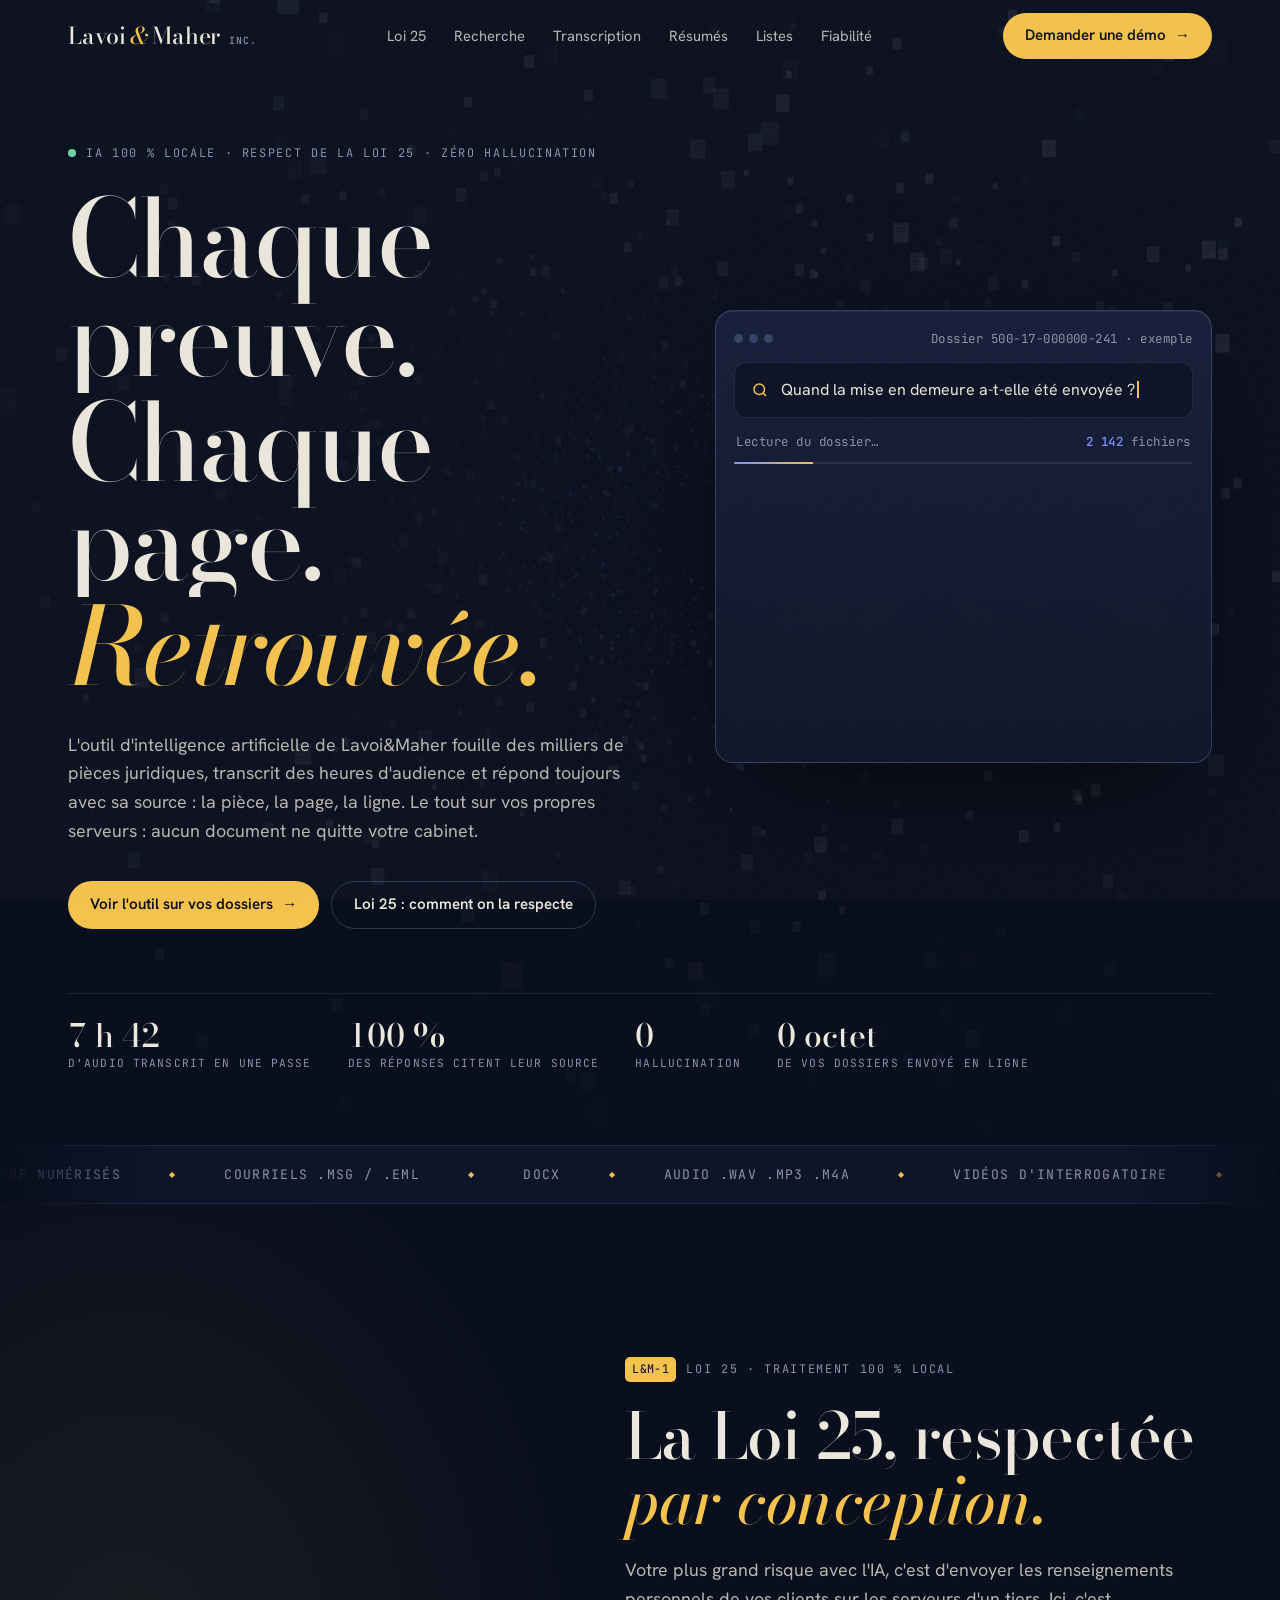
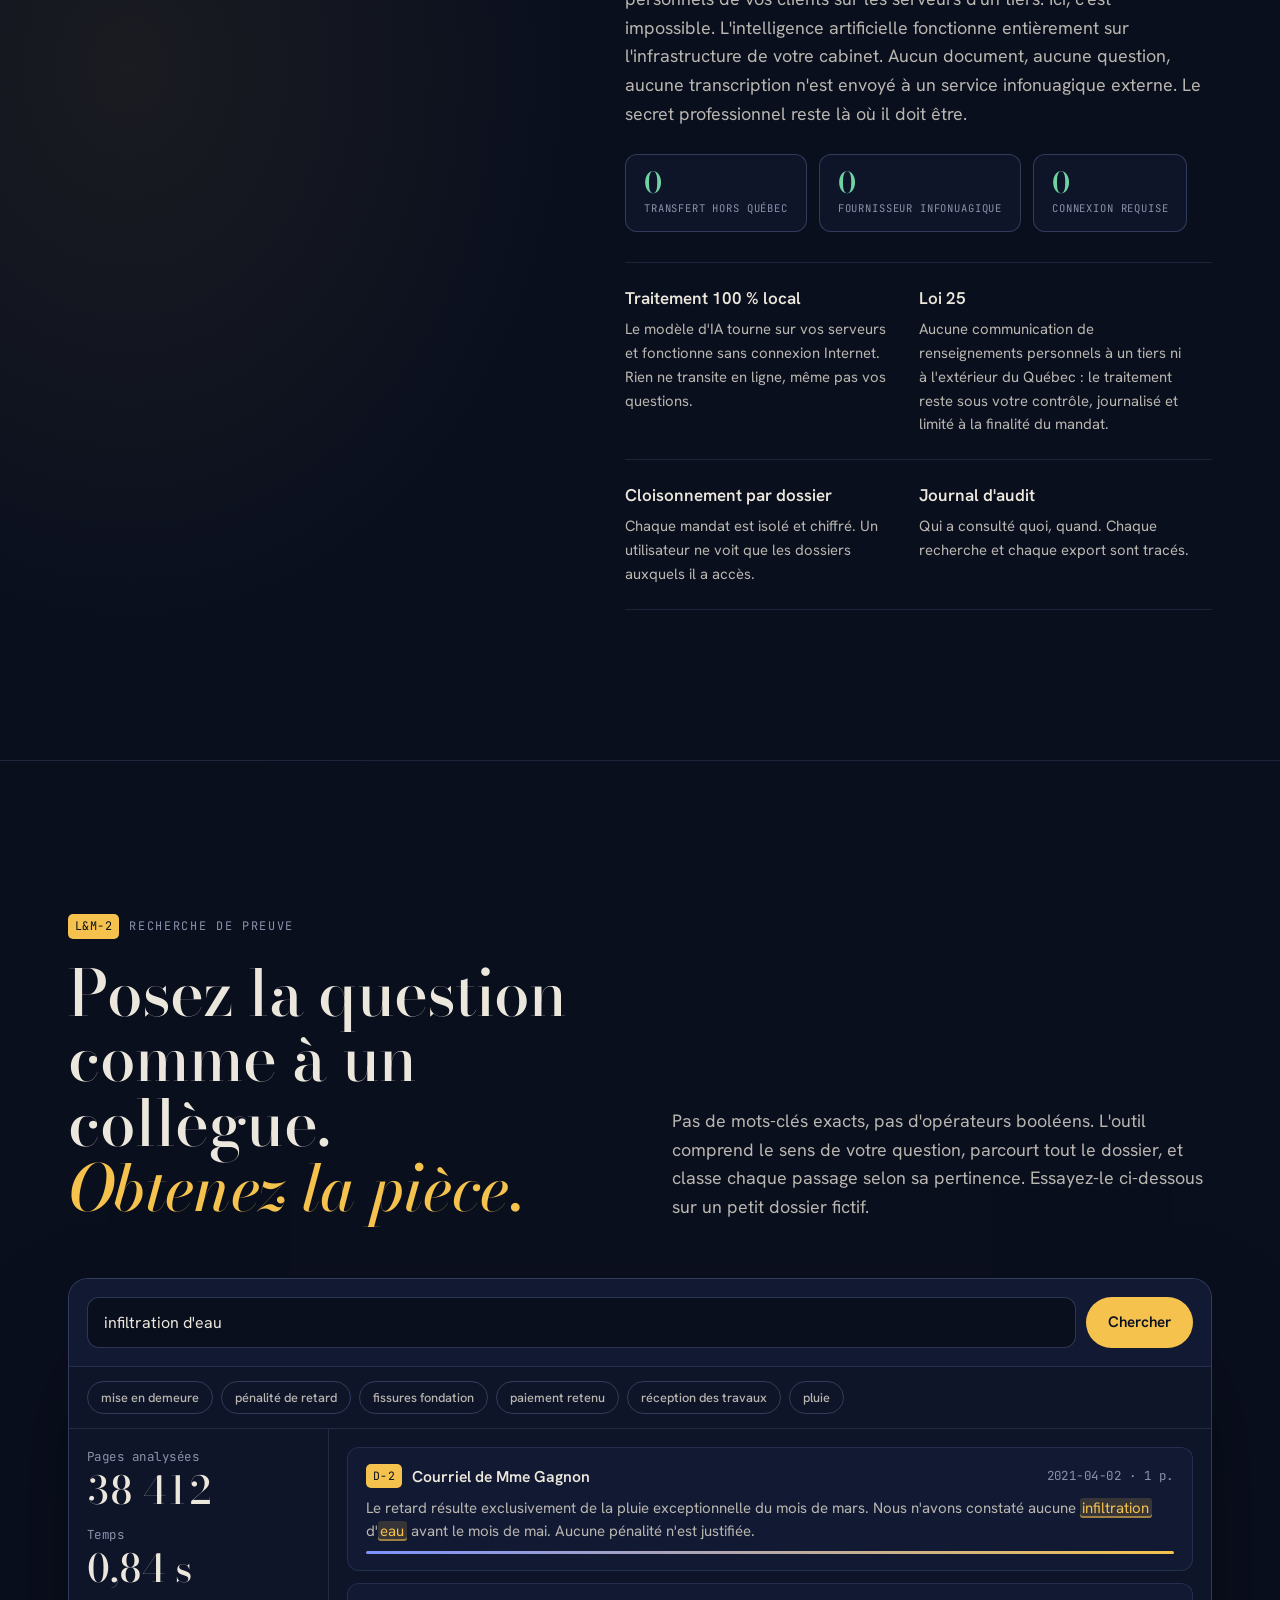
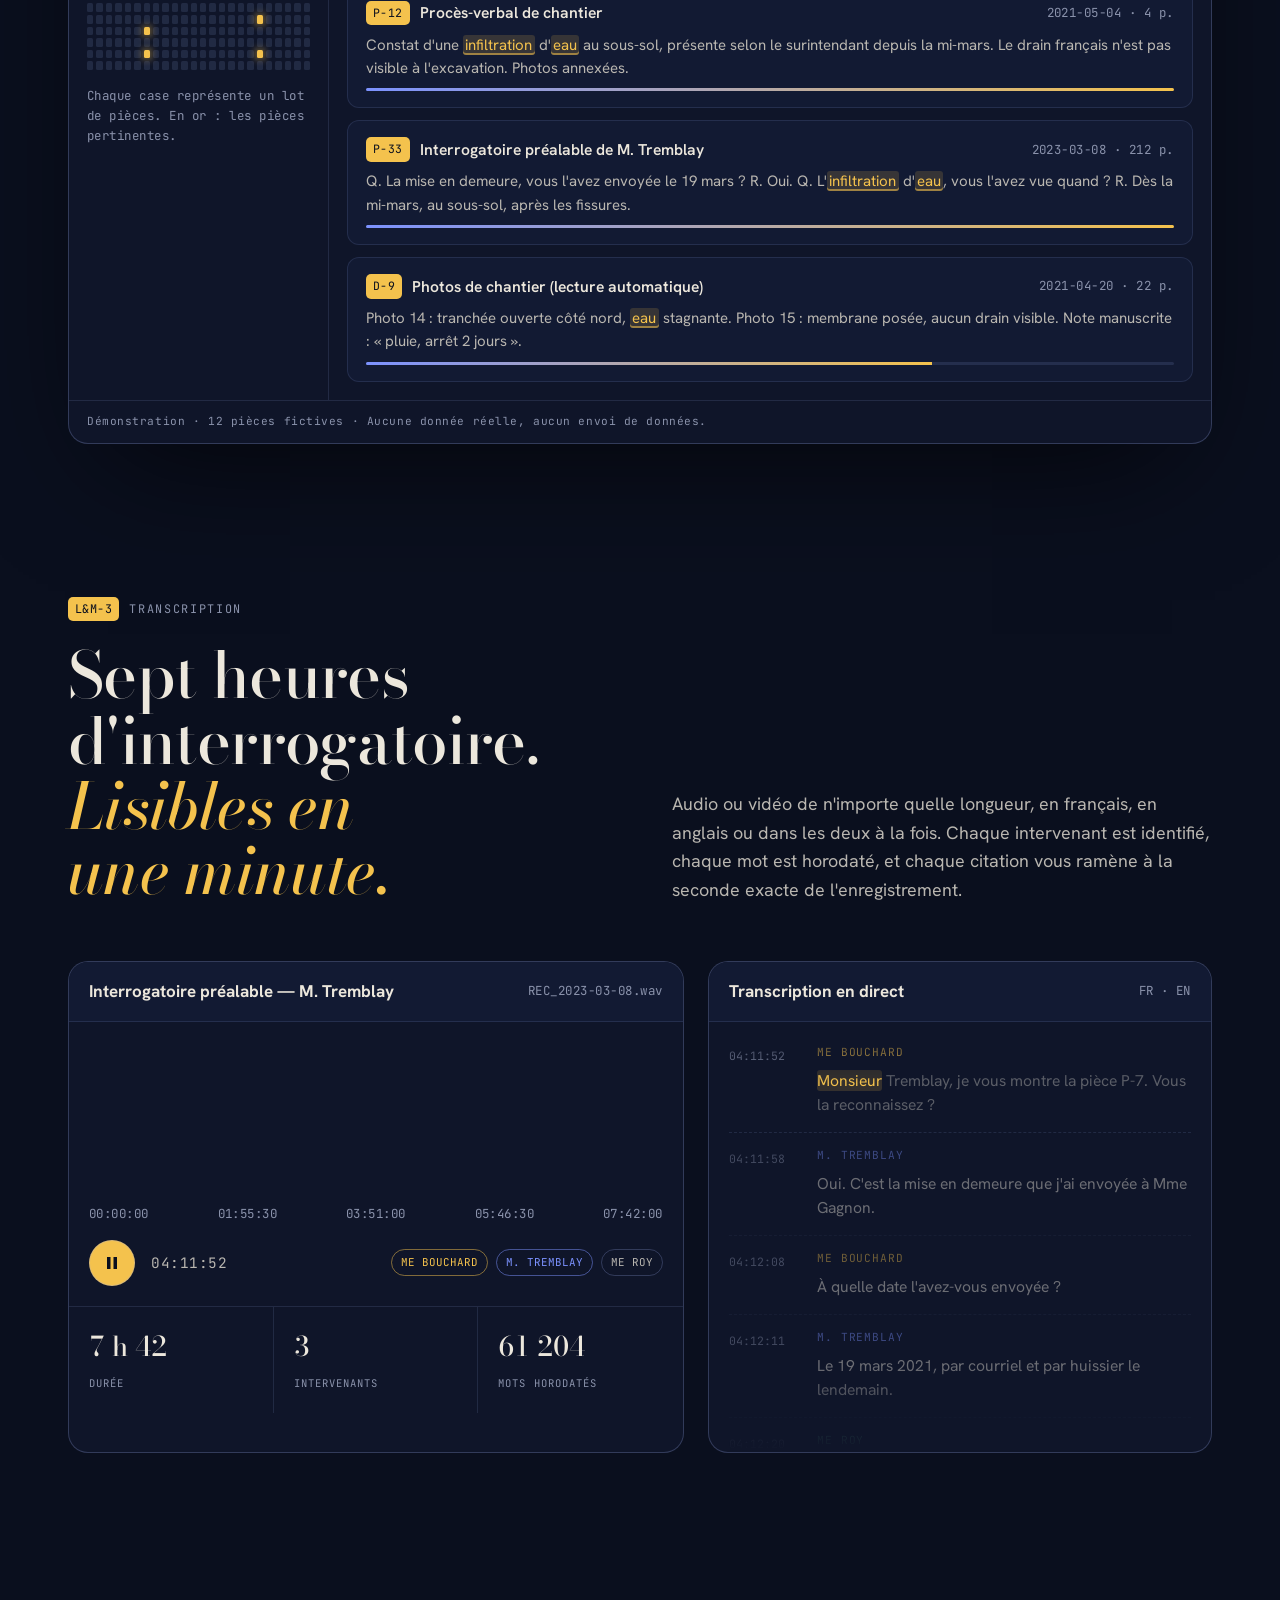
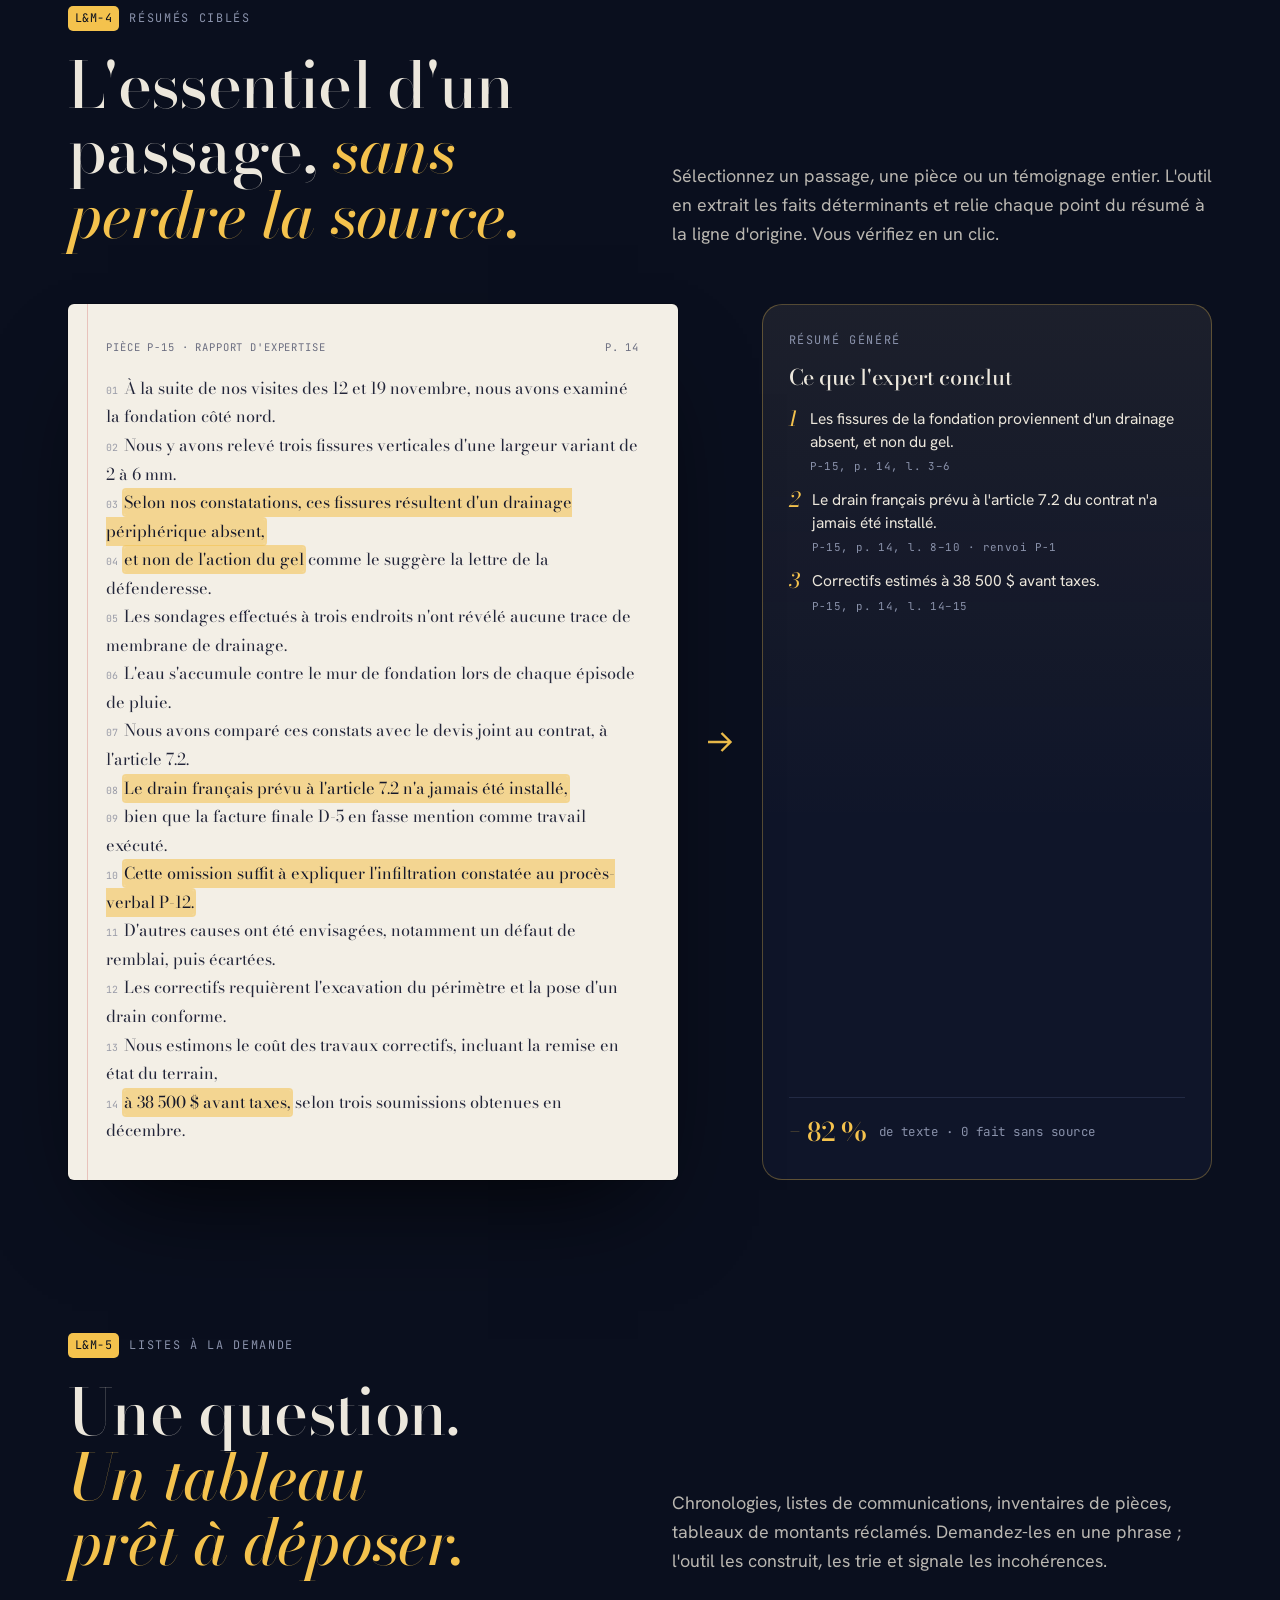
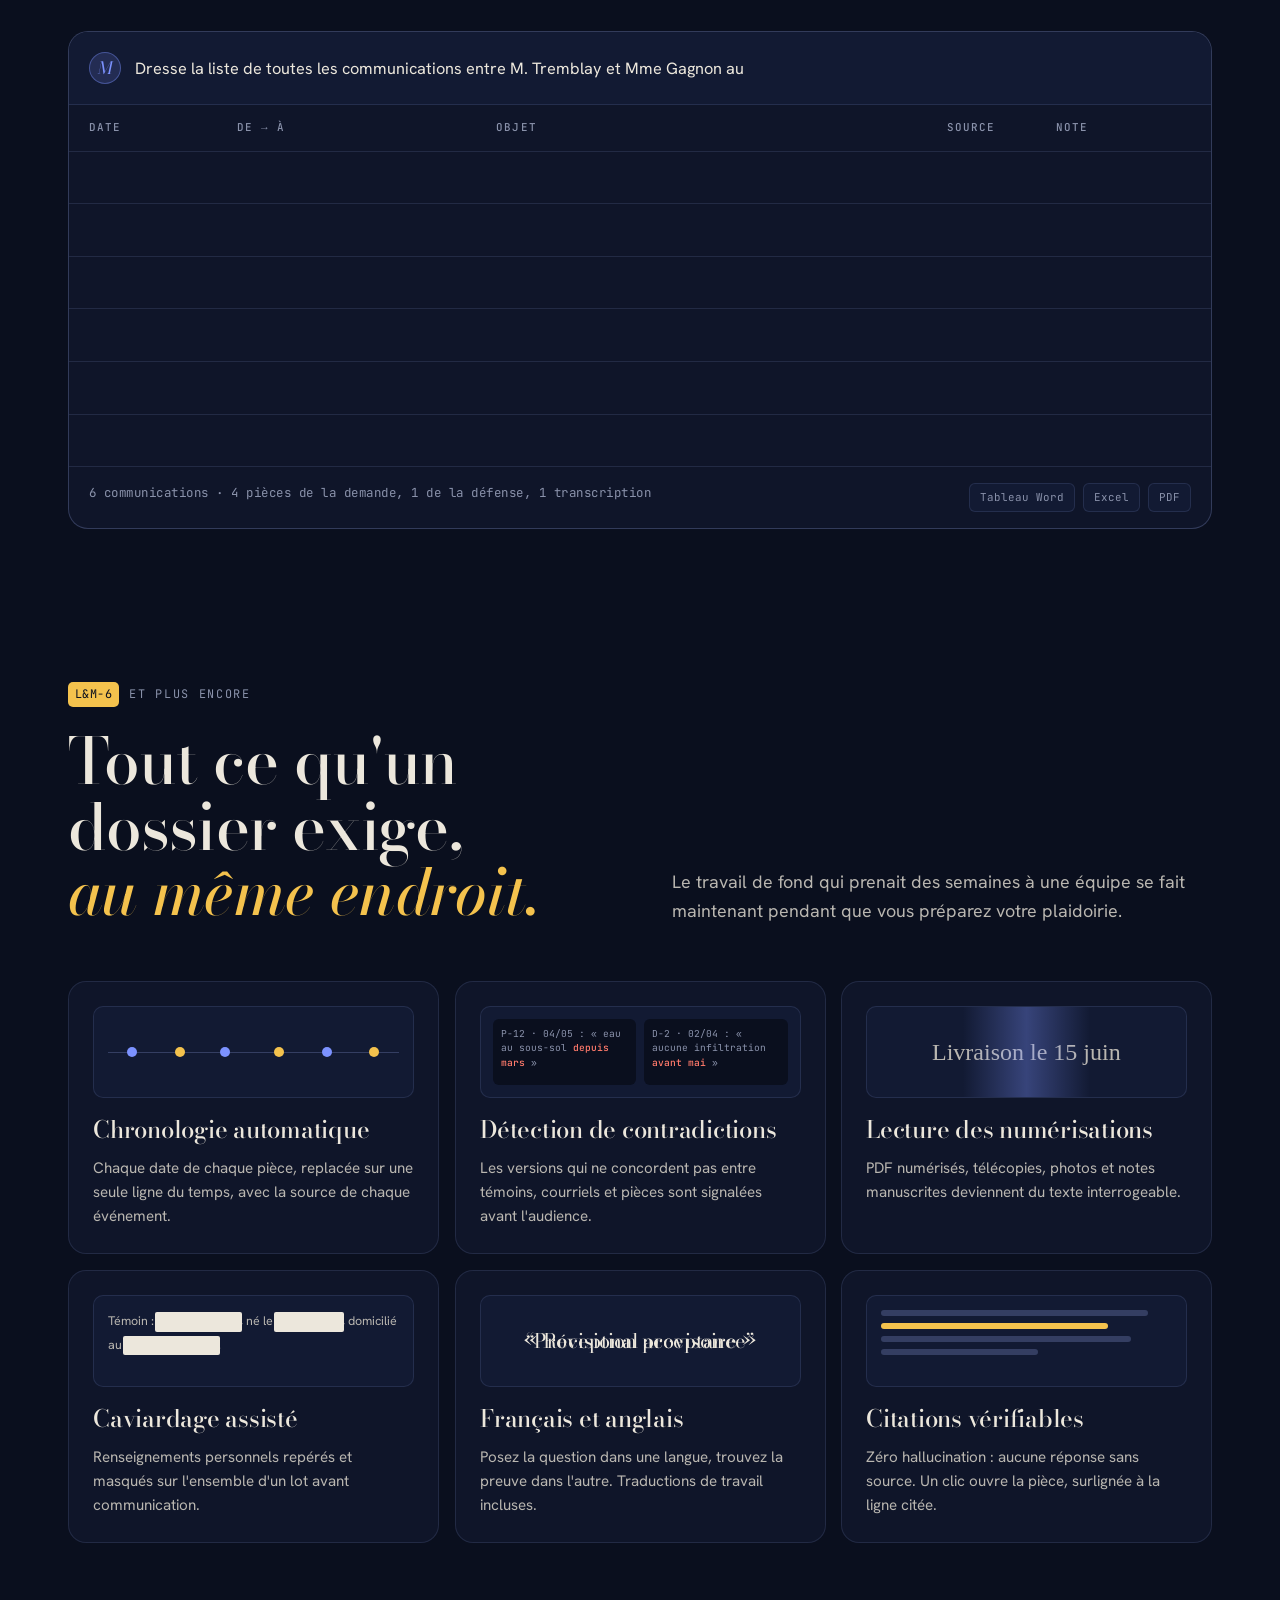
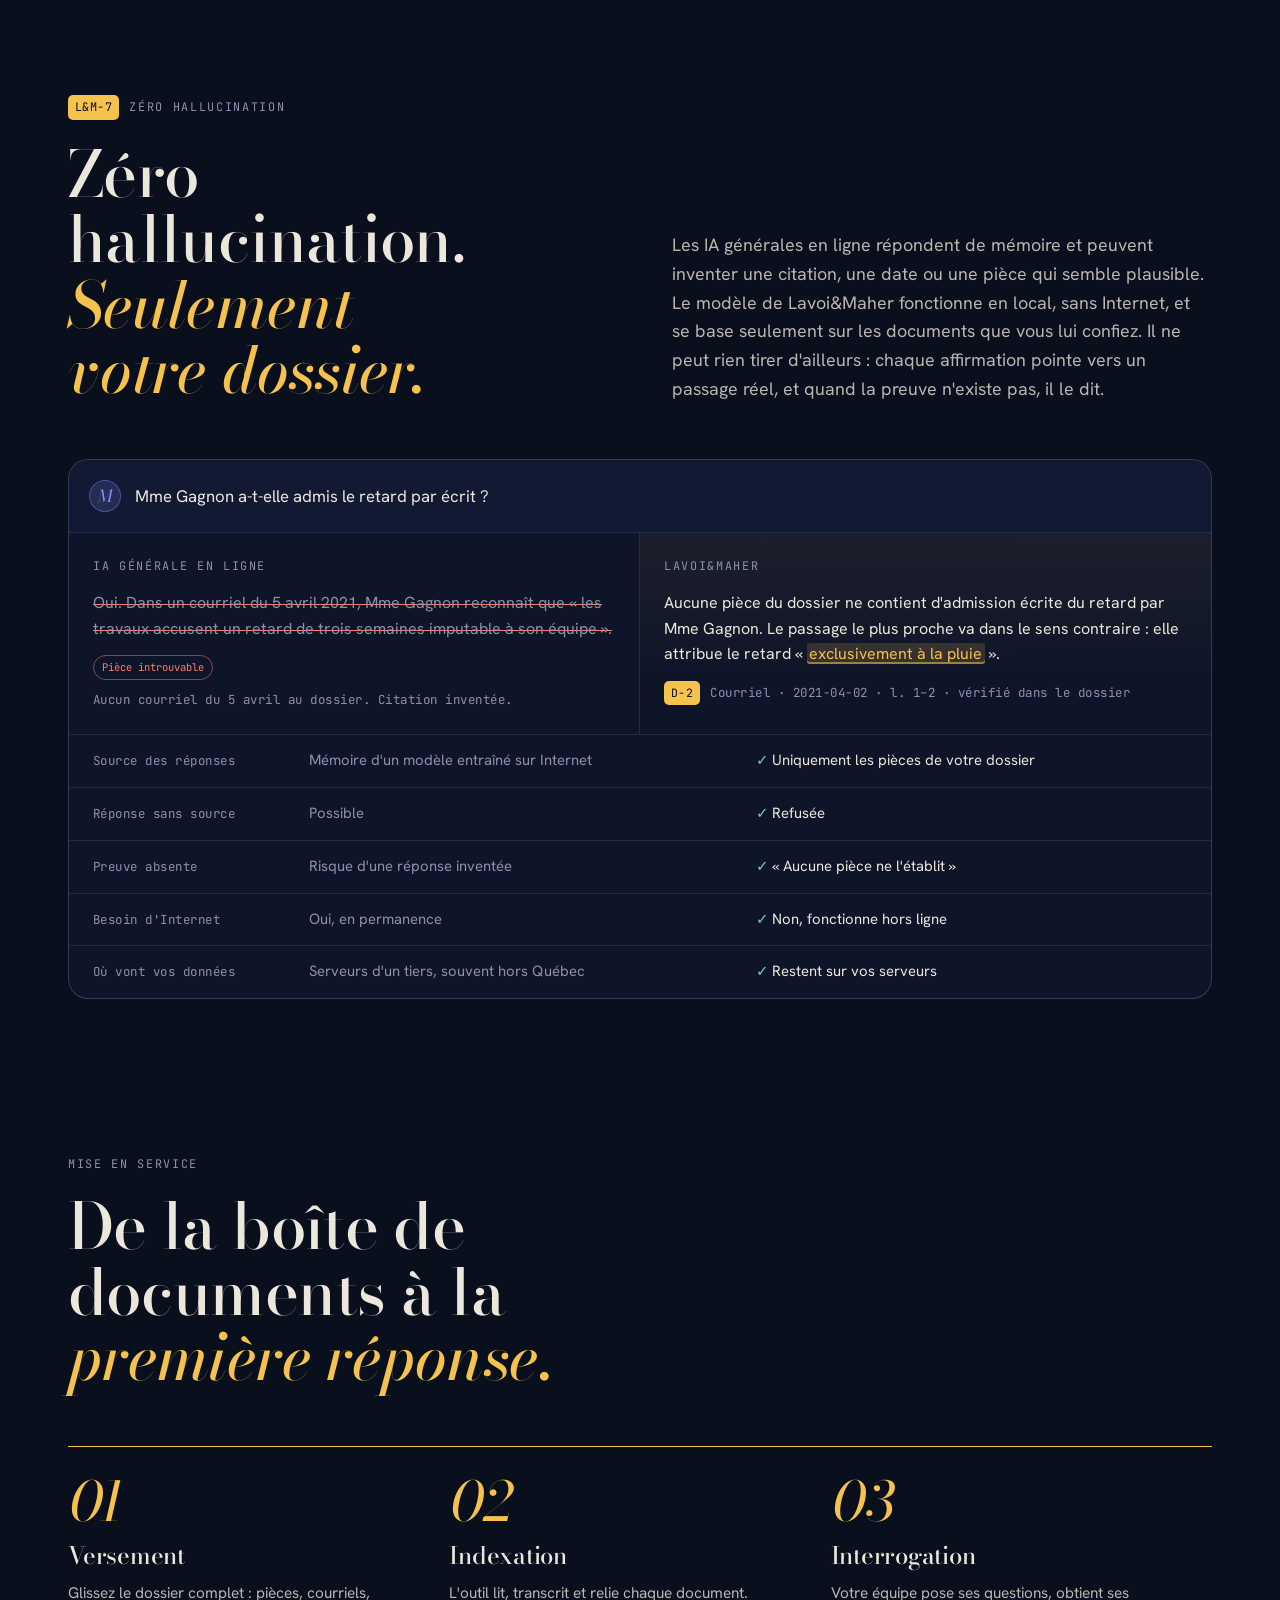
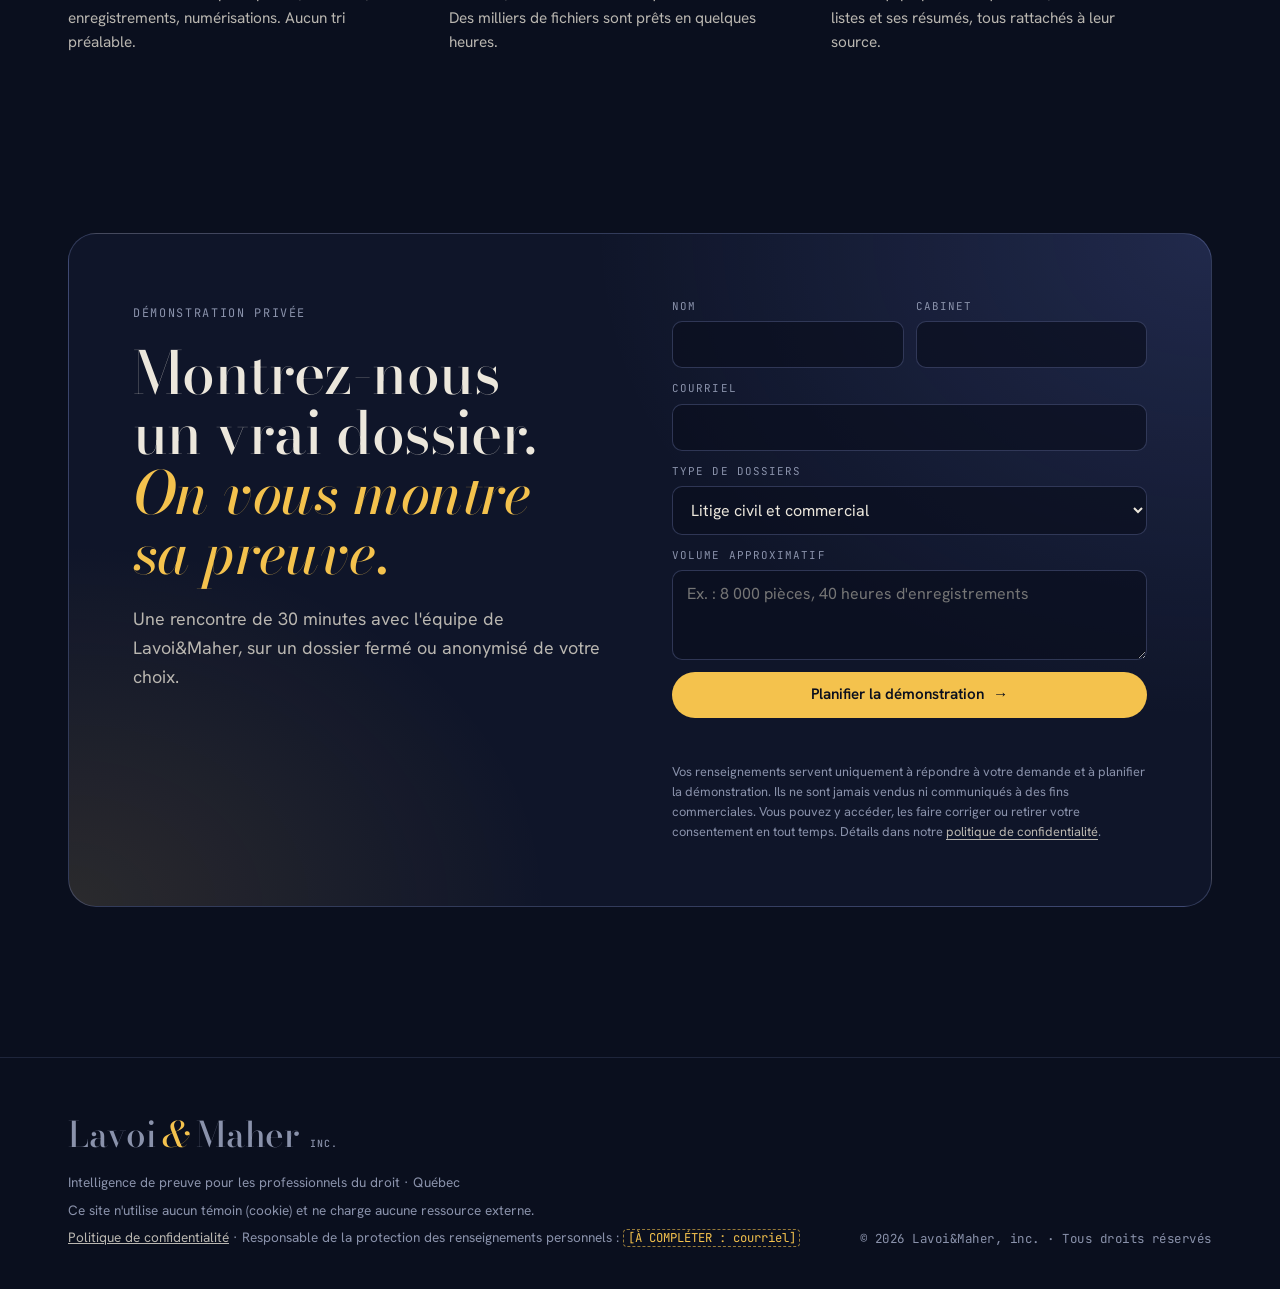
==== commit 1ac85e52: "Ajoute la politique de confidentialité (Loi 25) - Nouvelle page politique-de-confidentialite.html : " ====
--- a/lavoi-maher/index.html
+++ b/lavoi-maher/index.html
@@ -414,12 +414,15 @@
 form.demo input, form.demo select, form.demo textarea{font:1rem var(--f-body);color:var(--paper);background:rgba(10,15,30,.7);border:1px solid var(--line-2);border-radius:10px;padding:12px 14px;text-transform:none;letter-spacing:0}
 form.demo textarea{resize:vertical;min-height:90px}
 form.demo input:focus, form.demo select:focus, form.demo textarea:focus{outline:none;border-color:var(--amber);box-shadow:0 0 0 4px var(--amber-soft)}
+.form-legal{grid-column:1/-1;font-size:.8rem;line-height:1.55;color:var(--muted);margin:0}
+.form-legal a{color:var(--paper-dim);text-underline-offset:3px}
 .form-msg{grid-column:1/-1;font-size:.92rem;color:var(--ok);min-height:1.4em}
 
 footer{border-top:1px solid var(--line);padding-block:48px calc(40px + env(safe-area-inset-bottom,0px));color:var(--muted);position:relative;z-index:2}
 footer .wrap{display:flex;flex-wrap:wrap;justify-content:space-between;gap:24px;align-items:flex-end}
 footer .brand{font-size:2.2rem}
 footer p{font-size:.85rem}
+.todo-inline{color:var(--amber);border:1px dashed rgba(244,194,77,.6);border-radius:4px;padding:0 .3em;font-family:var(--f-mono);font-size:.9em}
 
 @media (prefers-reduced-motion:reduce){
   *,*::before,*::after{animation-duration:.001ms!important;animation-iteration-count:1!important;transition-duration:.001ms!important}
@@ -764,6 +767,7 @@
         <label class="full">Volume approximatif<textarea id="f-msg" name="message" placeholder="Ex. : 8 000 pièces, 40 heures d'enregistrements"></textarea></label>
         <button class="btn btn-amber full magnet" type="submit" style="justify-content:center">Planifier la démonstration <span class="arr">→</span></button>
         <p class="form-msg" id="fmsg" role="status"></p>
+        <p class="form-legal">Vos renseignements servent uniquement à répondre à votre demande et à planifier la démonstration. Ils ne sont jamais vendus ni communiqués à des fins commerciales. Vous pouvez y accéder, les faire corriger ou retirer votre consentement en tout temps. Détails dans notre <a href="politique-de-confidentialite.html">politique de confidentialité</a>.</p>
       </form>
     </div>
   </div>
@@ -776,6 +780,7 @@
       <a class="brand" href="#top">Lavoi<span class="amp">&amp;</span>Maher<small>INC.</small></a>
       <p style="margin-top:10px">Intelligence de preuve pour les professionnels du droit · Québec</p>
       <p style="margin-top:6px">Ce site n'utilise aucun témoin (cookie) et ne charge aucune ressource externe.</p>
+      <p style="margin-top:6px"><a href="politique-de-confidentialite.html" style="color:var(--paper-dim)">Politique de confidentialité</a> · Responsable de la protection des renseignements personnels : <span class="todo-inline">[À COMPLÉTER : courriel]</span></p>
     </div>
     <p class="mono">© 2026 Lavoi&amp;Maher, inc. · Tous droits réservés</p>
   </div>
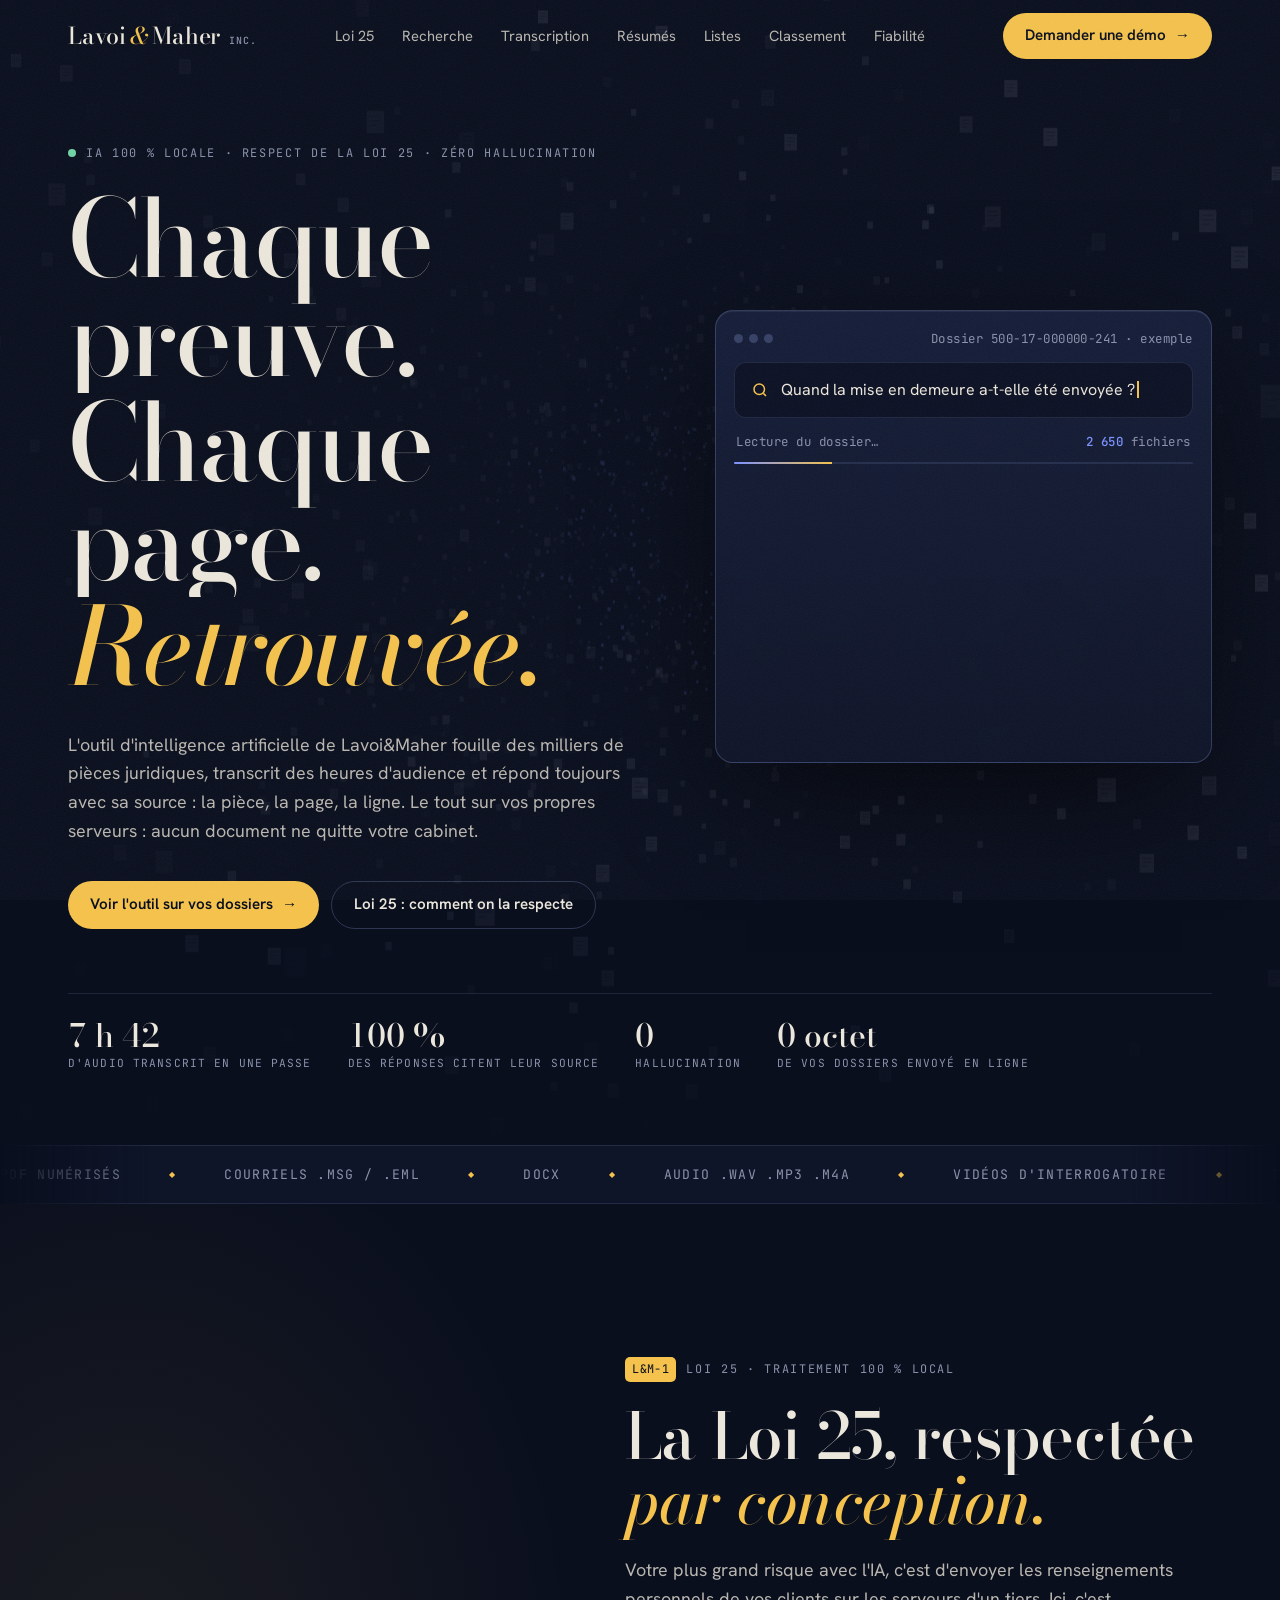
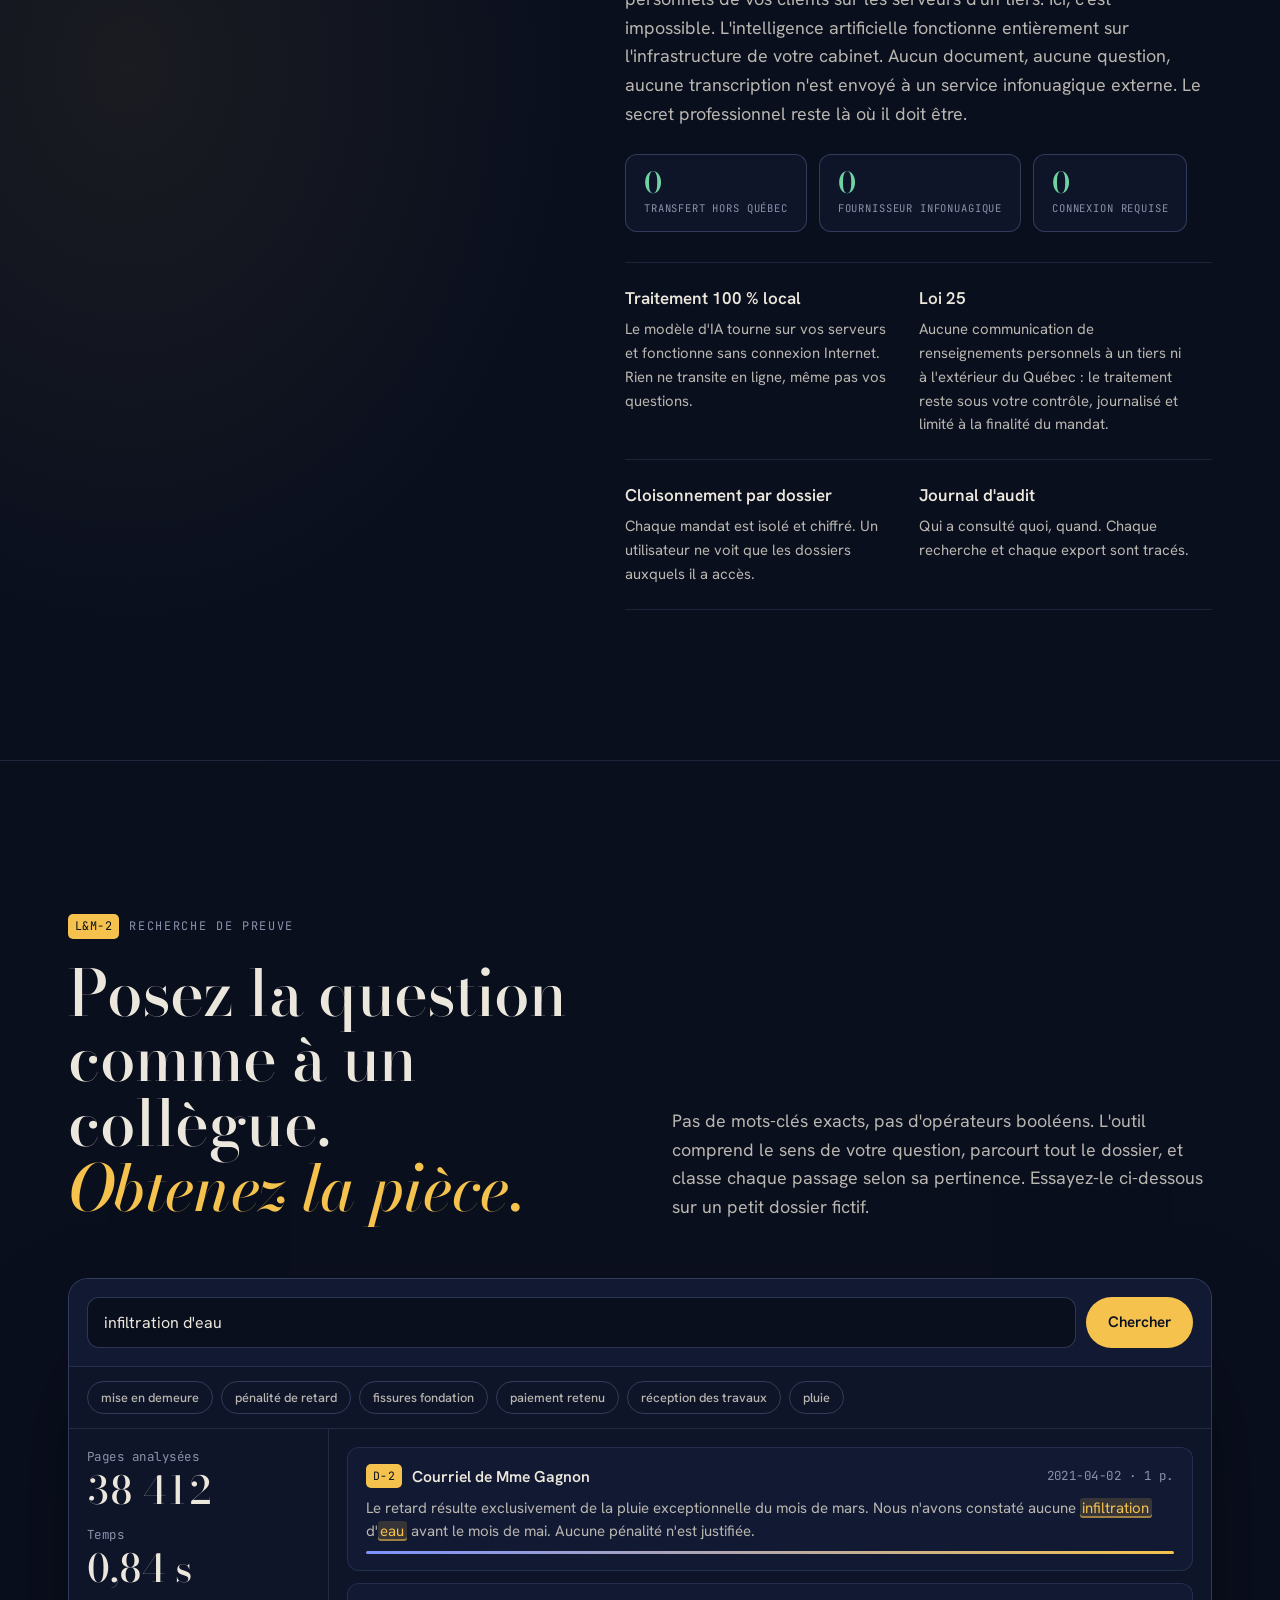
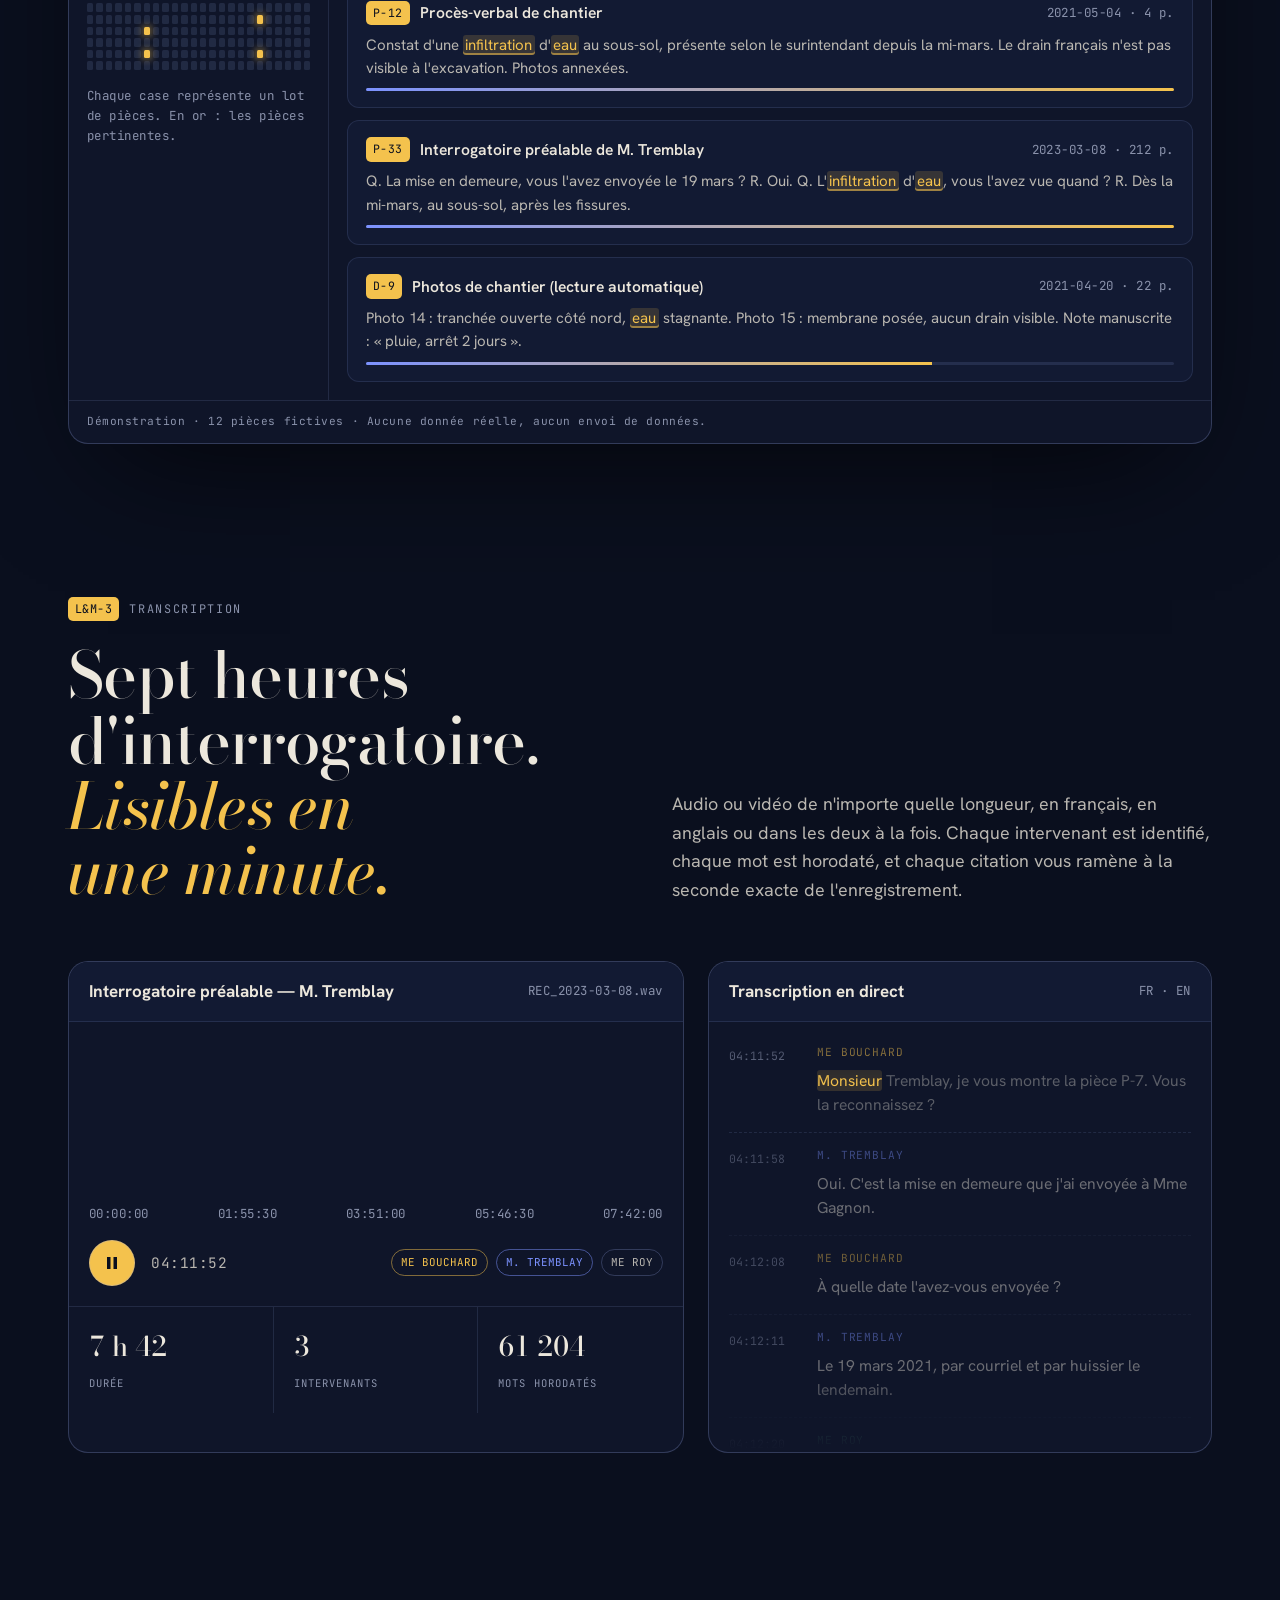
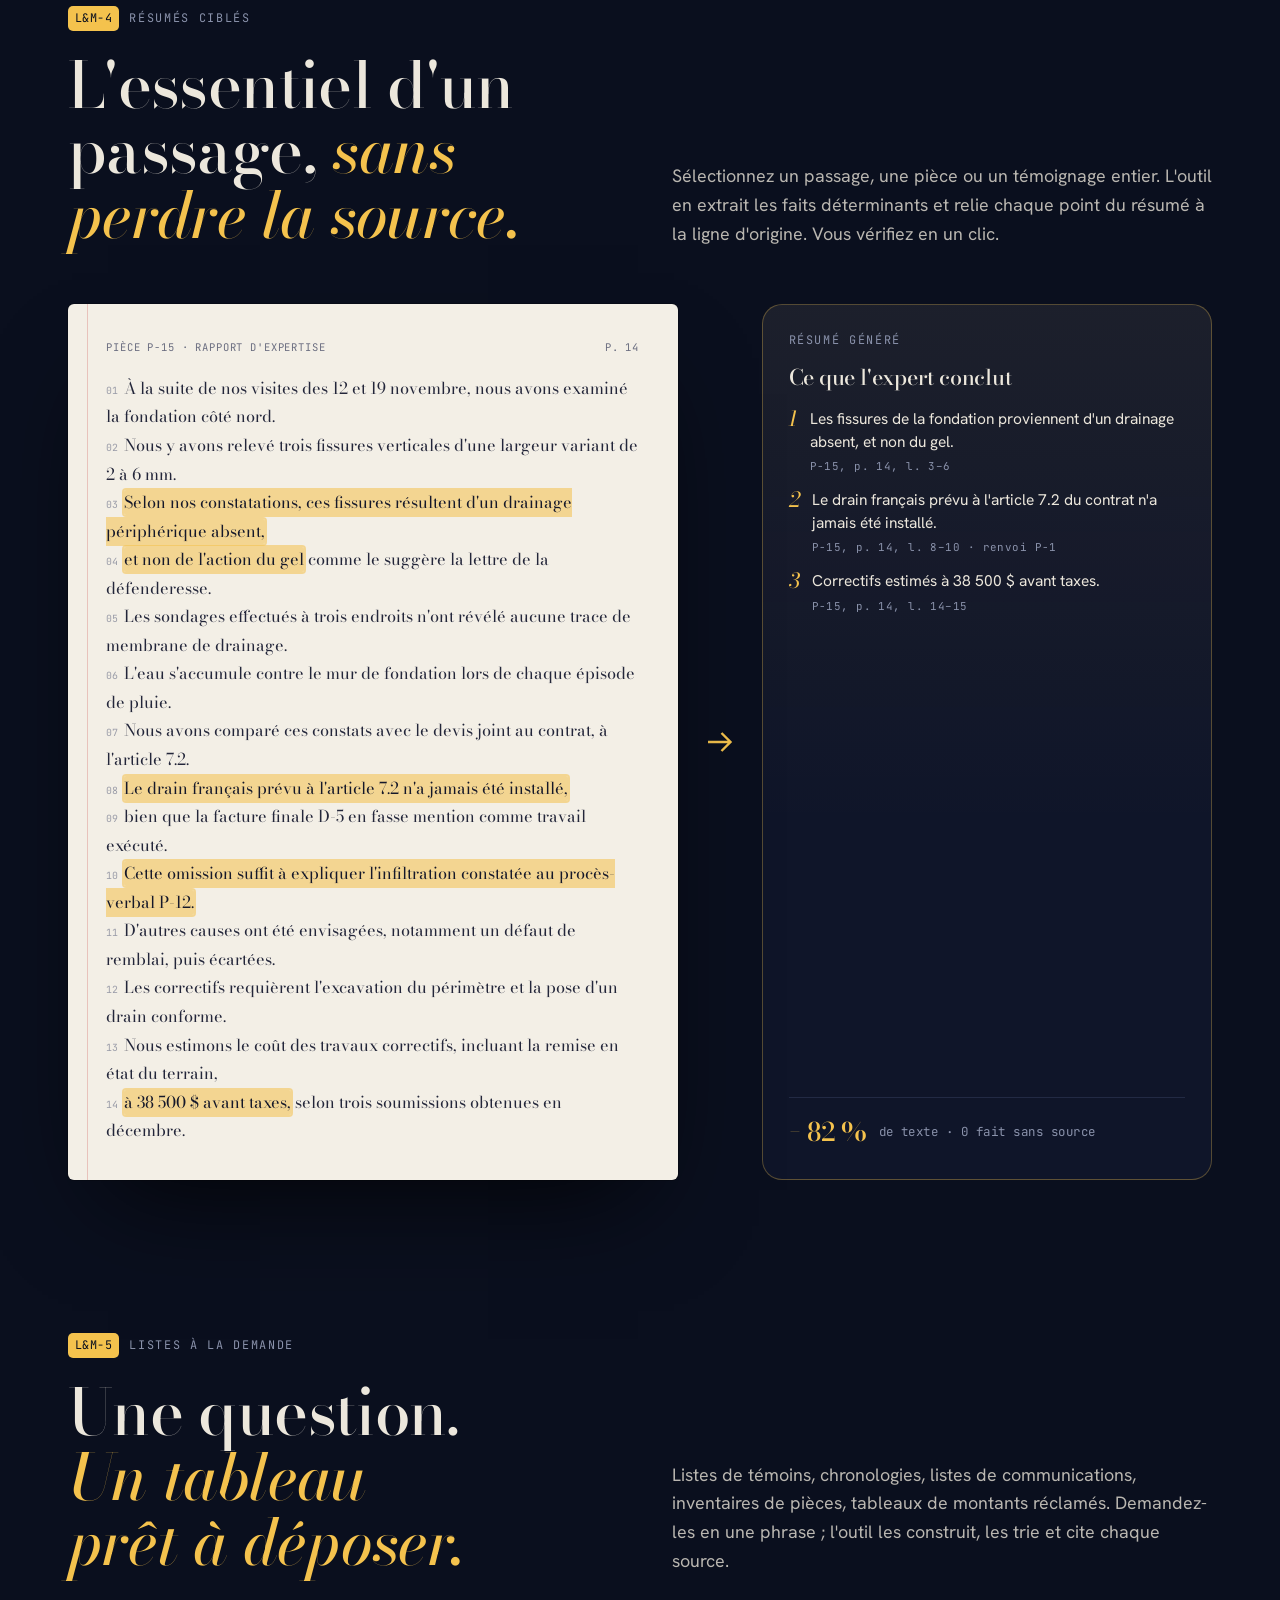
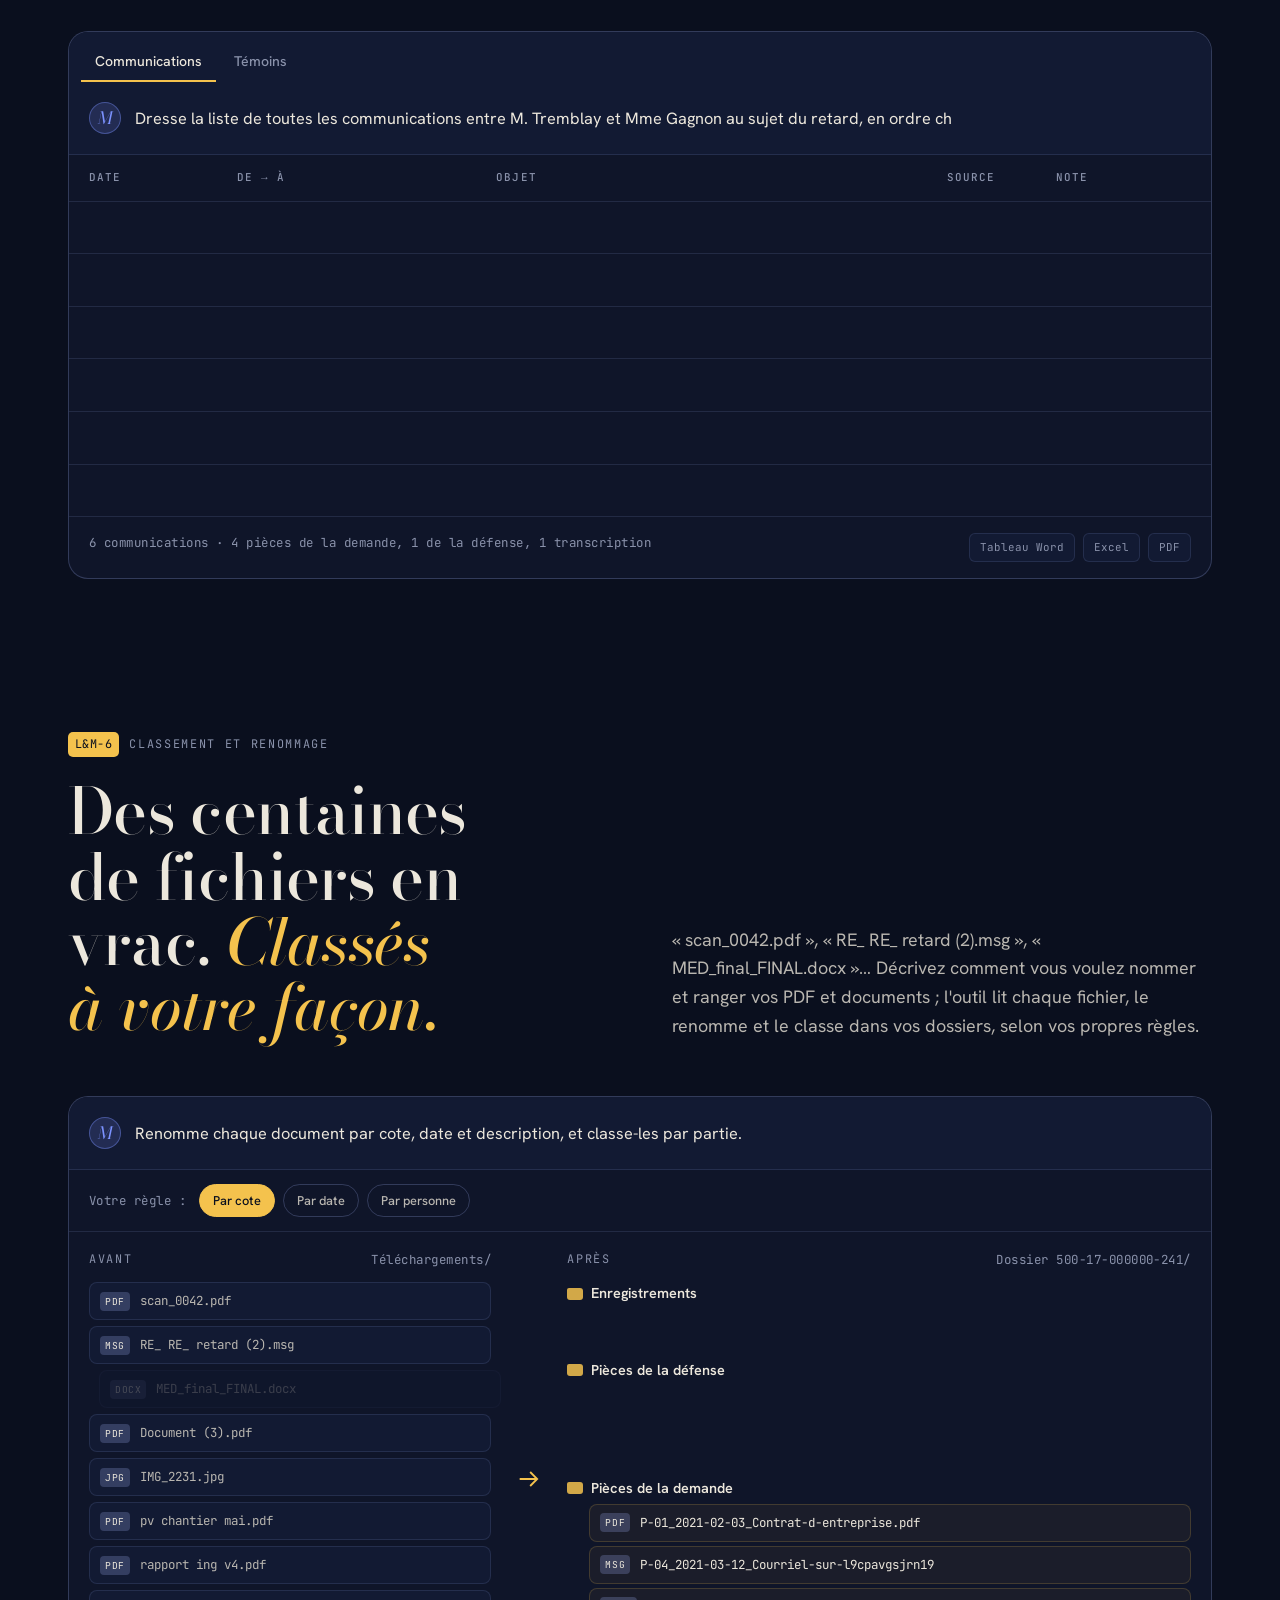
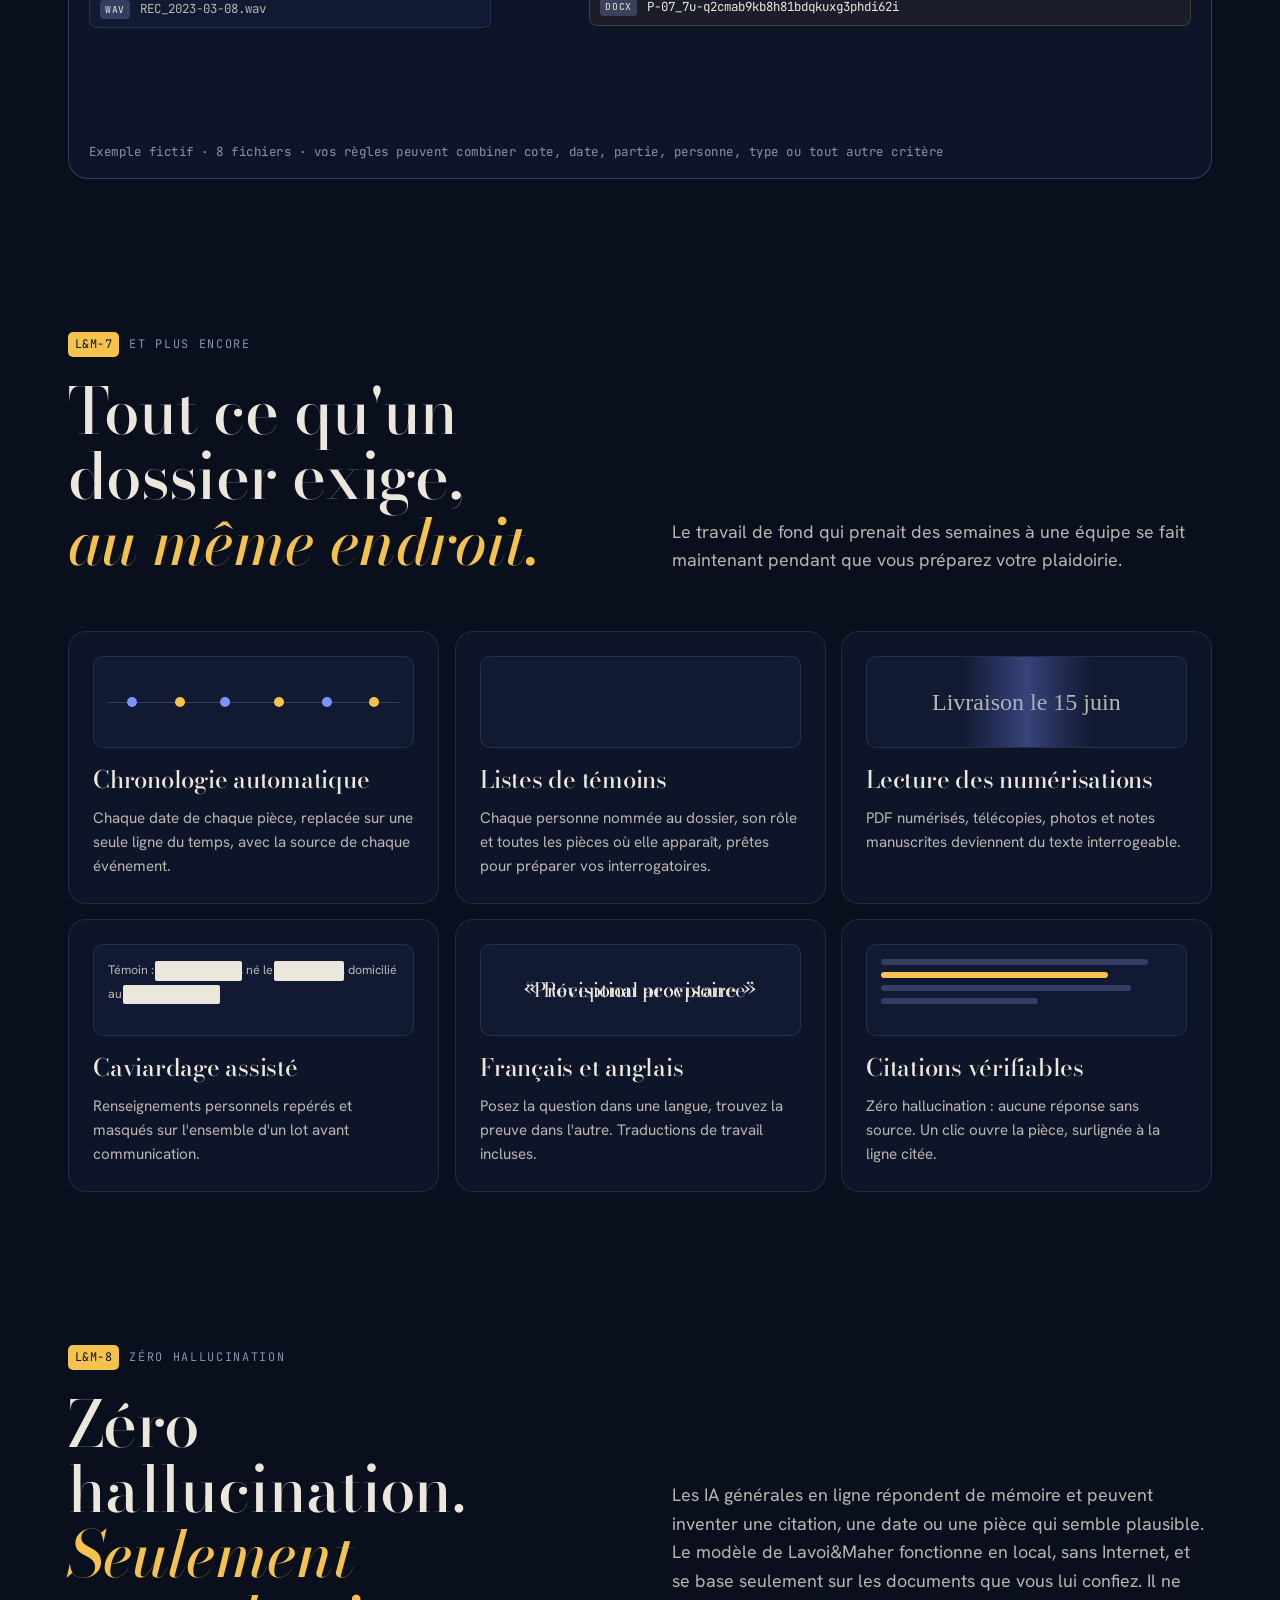
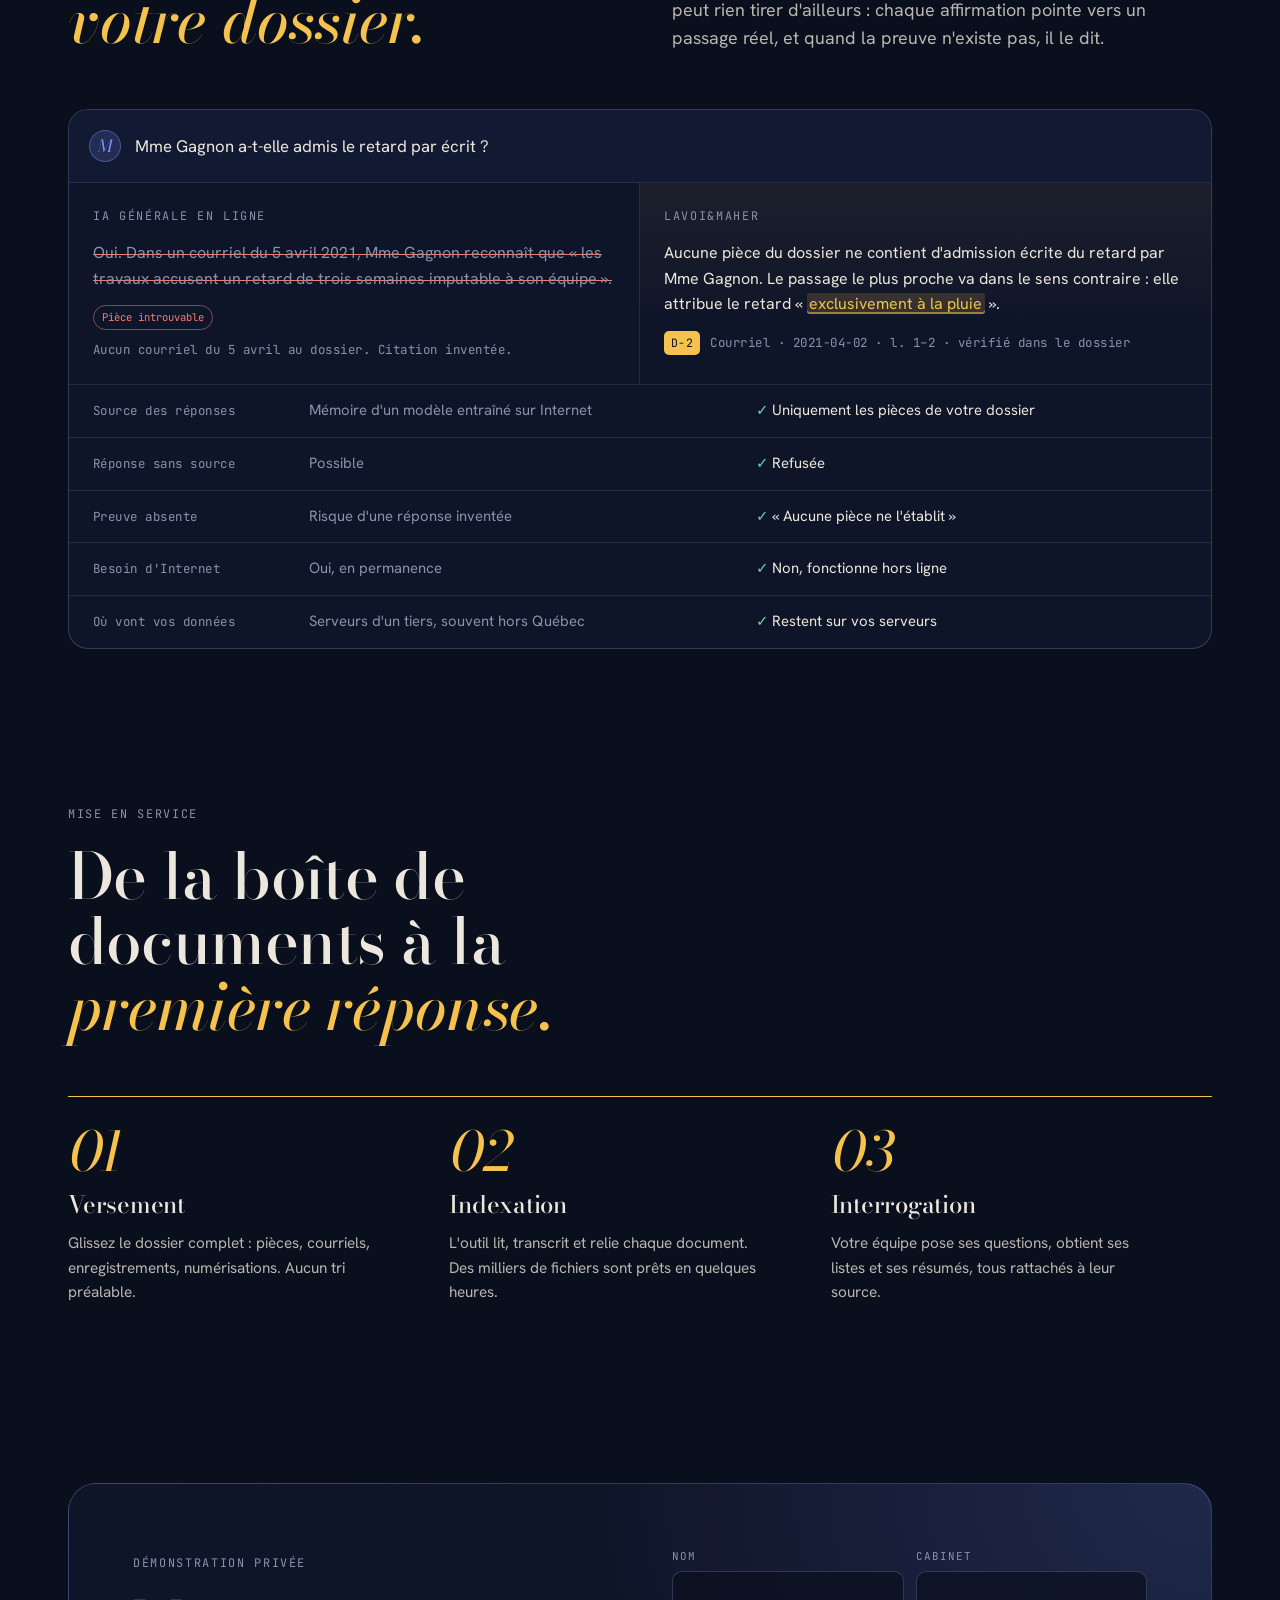
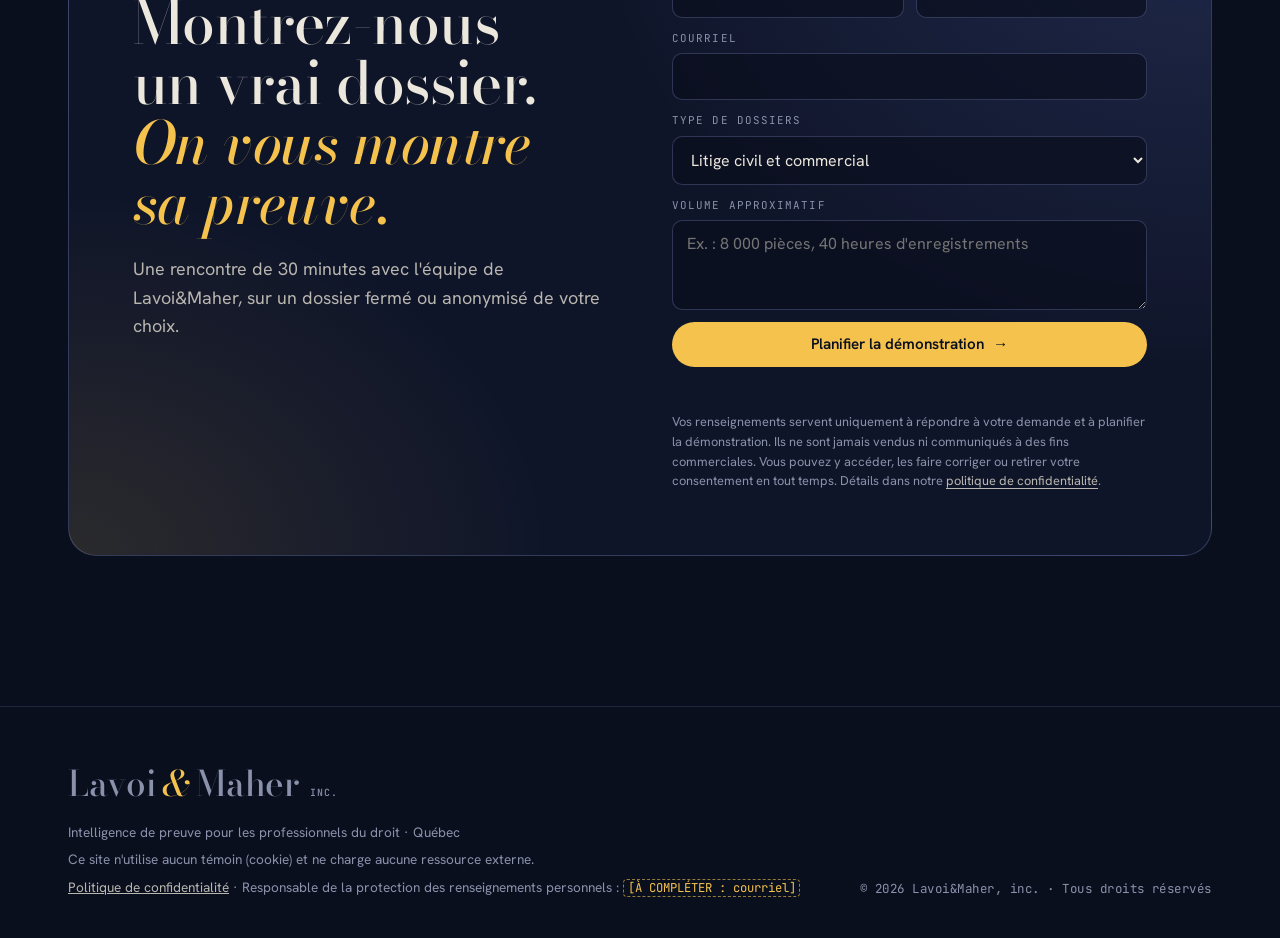
==== commit cc767d25: "Retire la détection de contradictions; ajoute classement, renommage et témoins - Nouvelle section L&" ====
--- a/lavoi-maher/index.html
+++ b/lavoi-maher/index.html
@@ -94,7 +94,7 @@
 .brand .amp{font-style:italic;color:var(--amber);font-weight:400;padding-inline:.04em}
 .brand small{font-family:var(--f-mono);font-size:.62rem;color:var(--muted);letter-spacing:.1em;margin-left:.5em}
 .nav ul{display:flex;gap:28px;list-style:none;margin:0;padding:0}
-.nav ul a{text-decoration:none;color:var(--paper-dim);font-size:.92rem;transition:color .2s}
+.nav ul a{white-space:nowrap;text-decoration:none;color:var(--paper-dim);font-size:.92rem;transition:color .2s}
 .nav ul a:hover{color:var(--paper)}
 
 .btn{--bx:0px;--by:0px;display:inline-flex;align-items:center;gap:.6em;border:0;cursor:pointer;
@@ -117,7 +117,7 @@
 .nav.open .burger span::before{transform:translateY(6px) rotate(45deg)}
 .nav.open .burger span::after{transform:translateY(-6px) rotate(-45deg)}
 .nav .menu-cta{display:none}
-@media (max-width:900px){
+@media (max-width:1100px){
   .burger{display:grid}
   .nav-right{display:flex;align-items:center;gap:10px}
   .nav ul{display:flex;flex-direction:column;gap:0;position:fixed;left:0;right:0;top:calc(72px + env(safe-area-inset-top,0px));
@@ -312,9 +312,36 @@
 tbody tr:hover{background:rgba(124,146,255,.05)}
 .tag{font-family:var(--f-mono);font-size:.66rem;padding:3px 8px;border-radius:999px;border:1px solid var(--line-2);white-space:nowrap}
 .tag.warn{border-color:rgba(255,122,107,.5);color:var(--danger)}
+.ltabs{display:flex;gap:4px;padding:10px 12px 0;background:var(--panel)}
+.ltab{font:500 .88rem var(--f-body);color:var(--muted);background:transparent;border:0;border-bottom:2px solid transparent;padding:10px 14px;cursor:pointer;transition:color .2s,border-color .2s}
+.ltab:hover{color:var(--paper)}
+.ltab.on{color:var(--paper);border-color:var(--amber)}
 .tbl-foot{display:flex;flex-wrap:wrap;justify-content:space-between;gap:12px;padding:16px 20px;color:var(--muted)}
 .fmt{display:flex;gap:8px;flex-wrap:wrap}
 .fmt span{font-family:var(--f-mono);font-size:.68rem;padding:5px 10px;border-radius:6px;background:var(--panel);border:1px solid var(--line)}
+
+/* ---------- classement ---------- */
+.rules{display:flex;flex-wrap:wrap;align-items:center;gap:8px;padding:14px 20px;border-bottom:1px solid var(--line)}
+.rules .mono{color:var(--muted);margin-right:4px}
+.chip.on{border-color:var(--amber);color:var(--ink);background:var(--amber)}
+.sort-grid{display:grid;grid-template-columns:minmax(0,.8fr) auto minmax(0,1.2fr);gap:0;align-items:stretch}
+@media (max-width:860px){.sort-grid{grid-template-columns:minmax(0,1fr)}.sort-arrow{transform:rotate(90deg);padding-block:4px!important}}
+.sort-col{padding:18px 20px;min-width:0}
+.sort-h{display:flex;justify-content:space-between;gap:10px;margin-bottom:12px}
+.sort-h .mono{color:var(--muted)}
+.sort-arrow{display:grid;place-items:center;color:var(--amber);padding-inline:4px}
+.raw{list-style:none;margin:0;padding:0;display:grid;gap:6px}
+.raw li,.tree .f{display:flex;align-items:center;gap:10px;font-family:var(--f-mono);font-size:.78rem;padding:8px 10px;border-radius:8px;min-width:0}
+.raw li{background:var(--panel);border:1px solid var(--line);color:var(--paper-dim);transition:opacity .5s,transform .5s var(--ease)}
+.raw li.gone{opacity:.25;transform:translateX(10px)}
+.raw li span,.tree .f span{overflow:hidden;text-overflow:ellipsis;white-space:nowrap}
+.ext{flex:none;font-size:.6rem;letter-spacing:.06em;padding:2px 5px;border-radius:4px;background:var(--line-2);color:var(--paper)}
+.tree{display:grid;gap:12px}
+.folder{display:grid;gap:4px}
+.folder > b{display:flex;align-items:center;gap:8px;font-weight:600;font-size:.9rem;color:var(--paper)}
+.folder > b::before{content:"";width:16px;height:12px;border-radius:2px 3px 3px 3px;background:var(--amber);opacity:.85;flex:none}
+.tree .f{margin-left:22px;background:rgba(244,194,77,.05);border:1px solid rgba(244,194,77,.18);color:var(--paper);opacity:0;transform:translateY(6px);transition:opacity .45s var(--ease),transform .45s var(--ease)}
+.tree .f.on{opacity:1;transform:none}
 
 /* ---------- L&M-5 plus ---------- */
 .grid6{display:grid;grid-template-columns:repeat(3,minmax(0,1fr));gap:16px}
@@ -333,10 +360,13 @@
 .v-time i{position:absolute;top:50%;width:10px;height:10px;margin:-5px 0 0 -5px;border-radius:50%;background:var(--azure);animation:pop 4s infinite}
 .v-time i:nth-child(2n){background:var(--amber)}
 @keyframes pop{0%,10%{transform:scale(0)}20%,80%{transform:scale(1)}100%{transform:scale(0)}}
-/* contradiction viz */
-.v-contra{display:grid;grid-template-columns:1fr 1fr;gap:8px;padding:12px}
-.v-contra div{border-radius:6px;background:var(--ink);padding:8px;font-family:var(--f-mono);font-size:.6rem;color:var(--muted);line-height:1.5}
-.v-contra b{font-weight:500;color:var(--danger);animation:flash 2.4s infinite}
+/* witness viz */
+.v-wit{padding:10px 12px;display:flex;flex-direction:column;gap:6px}
+.v-wit div{display:flex;align-items:center;gap:8px;font-family:var(--f-mono);font-size:.62rem;color:var(--paper-dim);animation:witin 4.5s infinite both}
+.v-wit div:nth-child(2){animation-delay:.25s}.v-wit div:nth-child(3){animation-delay:.5s}
+.v-wit i{flex:none;width:16px;height:16px;border-radius:50%;background:var(--azure-soft);border:1px solid rgba(124,146,255,.5)}
+.v-wit b{margin-left:auto;font-weight:500;color:var(--amber)}
+@keyframes witin{0%{opacity:0;transform:translateX(-8px)}12%,85%{opacity:1;transform:none}100%{opacity:0}}
 @keyframes flash{50%{background:rgba(255,122,107,.18)}}
 /* redact viz */
 .v-redact{padding:14px;font-size:.78rem;line-height:1.9;color:var(--paper-dim)}
@@ -446,6 +476,7 @@
         <li><a href="#transcription">Transcription</a></li>
         <li><a href="#resume">Résumés</a></li>
         <li><a href="#listes">Listes</a></li>
+        <li><a href="#classement">Classement</a></li>
         <li><a href="#fiabilite">Fiabilité</a></li>
                 <li class="menu-cta"><a class="btn btn-amber" href="#demo">Demander une démo <span class="arr">→</span></a></li>
       </ul>
@@ -649,25 +680,76 @@
         <div class="tab"><span class="cote">L&amp;M-5</span><span class="eyebrow">Listes à la demande</span></div>
         <h2>Une question. <em>Un tableau prêt à déposer.</em></h2>
       </div>
-      <p class="lede">Chronologies, listes de communications, inventaires de pièces, tableaux de montants réclamés. Demandez-les en une phrase ; l'outil les construit, les trie et signale les incohérences.</p>
+      <p class="lede">Listes de témoins, chronologies, listes de communications, inventaires de pièces, tableaux de montants réclamés. Demandez-les en une phrase ; l'outil les construit, les trie et cite chaque source.</p>
     </div>
 
     <div class="panel reveal" id="listbox">
+      <div class="ltabs" role="tablist" aria-label="Exemples de listes">
+        <button class="ltab on" type="button" role="tab" aria-selected="true" data-tab="0">Communications</button>
+        <button class="ltab" type="button" role="tab" aria-selected="false" data-tab="1">Témoins</button>
+      </div>
       <div class="prompt"><span class="avatar">M</span><p id="lprompt">Dresse la liste de toutes les communications entre M. Tremblay et Mme Gagnon au sujet du retard, en ordre chronologique.</p></div>
-      <div class="tbl-wrap">
+      <div class="tbl-wrap lpane" data-prompt="Dresse la liste de toutes les communications entre M. Tremblay et Mme Gagnon au sujet du retard, en ordre chronologique.">
         <table>
           <thead><tr><th>Date</th><th>De → À</th><th>Objet</th><th>Source</th><th>Note</th></tr></thead>
           <tbody id="ltbody">
             <tr><td>2021-03-12</td><td>Tremblay → Gagnon</td><td>Retard de trois semaines constaté sur le chantier</td><td><span class="cote">P-4</span></td><td></td></tr>
             <tr><td>2021-03-19</td><td>Tremblay → Gagnon</td><td>Mise en demeure : pénalité de 2 500 $ par jour</td><td><span class="cote">P-7</span></td><td></td></tr>
-            <tr><td>2021-04-02</td><td>Gagnon → Tremblay</td><td>Conteste le retard, invoque la pluie</td><td><span class="cote">D-2</span></td><td><span class="tag warn">Contredit P-12</span></td></tr>
+            <tr><td>2021-04-02</td><td>Gagnon → Tremblay</td><td>Conteste le retard, invoque la pluie</td><td><span class="cote">D-2</span></td><td><span class="tag">Réponse à P-7</span></td></tr>
             <tr><td>2021-05-04</td><td>Tremblay → Gagnon</td><td>Procès-verbal : infiltration d'eau au sous-sol</td><td><span class="cote">P-12</span></td><td></td></tr>
             <tr><td>2021-06-02</td><td>Gagnon → Tremblay</td><td>Texto : « on finit la semaine prochaine »</td><td><span class="cote">P-21</span></td><td></td></tr>
             <tr><td>2021-07-14</td><td>Roy → Tremblay, Gagnon</td><td>Réception provisoire avec réserves</td><td><span class="cote">P-40</span></td><td><span class="tag">Tiers en copie</span></td></tr>
           </tbody>
         </table>
       </div>
-      <div class="tbl-foot"><span class="mono">6 communications · 4 pièces de la demande, 1 de la défense, 1 transcription</span><div class="fmt"><span>Tableau Word</span><span>Excel</span><span>PDF</span></div></div>
+      <div class="tbl-wrap lpane" hidden data-prompt="Fais la liste des témoins potentiels : rôle, pièces où chacun apparaît et sujets sur lesquels l'interroger.">
+        <table>
+          <thead><tr><th>Témoin</th><th>Rôle</th><th>Apparaît dans</th><th>Sujets à couvrir</th><th>Mentions</th></tr></thead>
+          <tbody>
+            <tr><td>M. Tremblay</td><td>Représentant de la demanderesse</td><td><span class="cote">P-4</span> <span class="cote">P-7</span> <span class="cote">P-33</span></td><td>Mise en demeure, date de l'infiltration, drain français</td><td>14 pièces</td></tr>
+            <tr><td>Mme Gagnon</td><td>Représentante de la défenderesse</td><td><span class="cote">D-2</span> <span class="cote">P-21</span> <span class="cote">D-9</span></td><td>Causes du retard, échéancier promis</td><td>9 pièces</td></tr>
+            <tr><td>Me Roy</td><td>Signataire de la réception provisoire</td><td><span class="cote">P-40</span></td><td>Réserves à la réception, date de signature</td><td>4 pièces</td></tr>
+            <tr><td>Ingénieur expert</td><td>Auteur du rapport d'expertise</td><td><span class="cote">P-15</span></td><td>Cause des fissures, coût des correctifs</td><td>3 pièces</td></tr>
+            <tr><td>Surintendant de chantier</td><td>Cité au procès-verbal</td><td><span class="cote">P-12</span> <span class="cote">P-33</span></td><td>Constat de l'eau au sous-sol</td><td>2 pièces</td></tr>
+          </tbody>
+        </table>
+      </div>
+      <div class="tbl-foot"><span class="mono" id="lfoot">6 communications · 4 pièces de la demande, 1 de la défense, 1 transcription</span><div class="fmt"><span>Tableau Word</span><span>Excel</span><span>PDF</span></div></div>
+    </div>
+  </div>
+</section>
+
+<!-- ================= CLASSEMENT ================= -->
+<section class="sec" id="classement" style="padding-top:0">
+  <div class="wrap">
+    <div class="sec-head reveal">
+      <div>
+        <div class="tab"><span class="cote">L&amp;M-6</span><span class="eyebrow">Classement et renommage</span></div>
+        <h2>Des centaines de fichiers en vrac. <em>Classés à votre façon.</em></h2>
+      </div>
+      <p class="lede">« scan_0042.pdf », « RE_ RE_ retard (2).msg », « MED_final_FINAL.docx »… Décrivez comment vous voulez nommer et ranger vos PDF et documents ; l'outil lit chaque fichier, le renomme et le classe dans vos dossiers, selon vos propres règles.</p>
+    </div>
+
+    <div class="panel reveal" id="sorter">
+      <div class="prompt"><span class="avatar">M</span><p id="sprompt">Renomme chaque document par cote, date et description, et classe-les par partie.</p></div>
+      <div class="rules" role="group" aria-label="Choisir une règle de classement">
+        <span class="mono">Votre règle :</span>
+        <button class="chip on" type="button" data-rule="0">Par cote</button>
+        <button class="chip" type="button" data-rule="1">Par date</button>
+        <button class="chip" type="button" data-rule="2">Par personne</button>
+      </div>
+      <div class="sort-grid">
+        <div class="sort-col">
+          <div class="sort-h"><span class="eyebrow">Avant</span><span class="mono">Téléchargements/</span></div>
+          <ul class="raw" id="raw"></ul>
+        </div>
+        <div class="sort-arrow" aria-hidden="true"><svg width="28" height="28" viewBox="0 0 24 24" fill="none" stroke="currentColor" stroke-width="1.6"><path d="M4 12h15M13 6l6 6-6 6"/></svg></div>
+        <div class="sort-col">
+          <div class="sort-h"><span class="eyebrow">Après</span><span class="mono">Dossier 500-17-000000-241/</span></div>
+          <div class="tree" id="tree"></div>
+        </div>
+      </div>
+      <div class="tbl-foot"><span class="mono">Exemple fictif · 8 fichiers · vos règles peuvent combiner cote, date, partie, personne, type ou tout autre critère</span></div>
     </div>
   </div>
 </section>
@@ -677,14 +759,14 @@
   <div class="wrap">
     <div class="sec-head reveal">
       <div>
-        <div class="tab"><span class="cote">L&amp;M-6</span><span class="eyebrow">Et plus encore</span></div>
+        <div class="tab"><span class="cote">L&amp;M-7</span><span class="eyebrow">Et plus encore</span></div>
         <h2>Tout ce qu'un dossier exige, <em>au même endroit.</em></h2>
       </div>
       <p class="lede">Le travail de fond qui prenait des semaines à une équipe se fait maintenant pendant que vous préparez votre plaidoirie.</p>
     </div>
     <div class="grid6">
       <article class="cap reveal"><div class="viz v-time"><i style="left:12%"></i><i style="left:27%;animation-delay:.3s"></i><i style="left:41%;animation-delay:.6s"></i><i style="left:58%;animation-delay:.9s"></i><i style="left:73%;animation-delay:1.2s"></i><i style="left:88%;animation-delay:1.5s"></i></div><h3>Chronologie automatique</h3><p>Chaque date de chaque pièce, replacée sur une seule ligne du temps, avec la source de chaque événement.</p></article>
-      <article class="cap reveal"><div class="viz v-contra"><div>P-12 · 04/05 : « eau au sous-sol <b>depuis mars</b> »</div><div>D-2 · 02/04 : « aucune infiltration <b>avant mai</b> »</div></div><h3>Détection de contradictions</h3><p>Les versions qui ne concordent pas entre témoins, courriels et pièces sont signalées avant l'audience.</p></article>
+      <article class="cap reveal"><div class="viz v-wit"><div><i></i>M. Tremblay<b>14 pièces</b></div><div><i></i>Mme Gagnon<b>9 pièces</b></div><div><i></i>Me Roy<b>4 pièces</b></div></div><h3>Listes de témoins</h3><p>Chaque personne nommée au dossier, son rôle et toutes les pièces où elle apparaît, prêtes pour préparer vos interrogatoires.</p></article>
       <article class="cap reveal"><div class="viz v-ocr"><span>Livraison le 15 juin</span></div><h3>Lecture des numérisations</h3><p>PDF numérisés, télécopies, photos et notes manuscrites deviennent du texte interrogeable.</p></article>
       <article class="cap reveal"><div class="viz v-redact">Témoin : <em>Jean Tremblay</em>, né le <em>12/04/1968</em>, domicilié au <em>1234, rue Fictive</em>.</div><h3>Caviardage assisté</h3><p>Renseignements personnels repérés et masqués sur l'ensemble d'un lot avant communication.</p></article>
       <article class="cap reveal"><div class="viz v-lang"><span>« Réception provisoire »</span><span>“Provisional acceptance”</span></div><h3>Français et anglais</h3><p>Posez la question dans une langue, trouvez la preuve dans l'autre. Traductions de travail incluses.</p></article>
@@ -698,7 +780,7 @@
   <div class="wrap">
     <div class="sec-head reveal">
       <div>
-        <div class="tab"><span class="cote">L&amp;M-7</span><span class="eyebrow">Zéro hallucination</span></div>
+        <div class="tab"><span class="cote">L&amp;M-8</span><span class="eyebrow">Zéro hallucination</span></div>
         <h2>Zéro hallucination. <em>Seulement votre dossier.</em></h2>
       </div>
       <p class="lede">Les IA générales en ligne répondent de mémoire et peuvent inventer une citation, une date ou une pièce qui semble plausible. Le modèle de Lavoi&amp;Maher fonctionne en local, sans Internet, et se base seulement sur les documents que vous lui confiez. Il ne peut rien tirer d'ailleurs : chaque affirmation pointe vers un passage réel, et quand la preuve n'existe pas, il le dit.</p>
@@ -1129,19 +1211,26 @@
    L&M-4 — construction du tableau
    ========================================================= */
 (function lists() {
-  const rows = $$("#ltbody tr"), pr = $("#lprompt"), full = pr.textContent;
-  if (RM) { rows.forEach(r => r.classList.add("on")); return; }
-  let t = [];
-  const run = () => {
-    t.forEach(clearTimeout); t = []; rows.forEach(r => r.classList.remove("on"));
+  const pr = $("#lprompt"), panes = $$(".lpane"), tabs = $$(".ltab"), foot = $("#lfoot");
+  const FOOT = ["6 communications · 4 pièces de la demande, 1 de la défense, 1 transcription", "5 témoins · 32 pièces analysées · triés par nombre de mentions"];
+  let t = [], cur = 0;
+  const clear = () => { t.forEach(clearTimeout); t = []; };
+  const show = (k, animate) => {
+    clear(); cur = k;
+    tabs.forEach((b, i) => { b.classList.toggle("on", i === k); b.setAttribute("aria-selected", i === k); });
+    panes.forEach((p, i) => p.hidden = i !== k);
+    foot.textContent = FOOT[k];
+    const rows = $$("tbody tr", panes[k]), full = panes[k].dataset.prompt;
+    if (!animate || RM) { pr.textContent = full; rows.forEach(r => r.classList.add("on")); return; }
+    rows.forEach(r => r.classList.remove("on"));
     let i = 0; pr.textContent = "";
-    const ty = setInterval(() => { pr.textContent = full.slice(0, i += 2); if (i >= full.length) { clearInterval(ty); rows.forEach((r, k) => t.push(setTimeout(() => r.classList.add("on"), 300 + k * 260))); } }, 22);
+    const ty = setInterval(() => { pr.textContent = full.slice(0, i += 2); if (i >= full.length) { clearInterval(ty); rows.forEach((r, n) => t.push(setTimeout(() => r.classList.add("on"), 300 + n * 260))); } }, 22);
     t.push(ty);
   };
+  tabs.forEach((b, i) => b.addEventListener("click", () => show(i, true)));
+  show(0, false);
   let done = false;
-  onView($("#listbox"), v => { if (v && !done) { done = true; run(); } }, { threshold: .3 });
-  // rows visible if never scrolled into view (thumbnail / no-JS state stays readable)
-  rows.forEach(r => r.classList.add("on"));
+  onView($("#listbox"), v => { if (v && !done) { done = true; show(cur, true); } }, { threshold: .3 });
 })();
 
 /* =========================================================
@@ -1185,6 +1274,66 @@
   document.fonts?.ready.then(() => requestAnimationFrame(draw));
 })();
 
+/* ---------- classement ---------- */
+(function sorter() {
+  const F = [
+    ["scan_0042.pdf", "pdf", "P-01", "2021-02-03", "Contrat d'entreprise", "Pièces de la demande", "M. Tremblay"],
+    ["RE_ RE_ retard (2).msg", "msg", "P-04", "2021-03-12", "Courriel sur le retard", "Pièces de la demande", "M. Tremblay"],
+    ["MED_final_FINAL.docx", "docx", "P-07", "2021-03-19", "Mise en demeure", "Pièces de la demande", "M. Tremblay"],
+    ["Document (3).pdf", "pdf", "D-02", "2021-04-02", "Courriel de réponse", "Pièces de la défense", "Mme Gagnon"],
+    ["IMG_2231.jpg", "jpg", "D-09", "2021-04-20", "Photo de chantier", "Pièces de la défense", "Mme Gagnon"],
+    ["pv chantier mai.pdf", "pdf", "P-12", "2021-05-04", "Procès-verbal de chantier", "Pièces de la demande", "Me Roy"],
+    ["rapport ing v4.pdf", "pdf", "P-15", "2022-01-20", "Rapport d'expertise", "Pièces de la demande", "Ingénieur expert"],
+    ["REC_2023-03-08.wav", "wav", "P-33", "2023-03-08", "Interrogatoire de M. Tremblay", "Enregistrements", "M. Tremblay"]
+  ];
+  const slug = x => x.replace(/'/g, "-").replace(/ /g, "-");
+  const RULES = [
+    { p: "Renomme chaque document par cote, date et description, et classe-les par partie.",
+      folder: f => f[5], name: f => `${f[2]}_${f[3]}_${slug(f[4])}.${f[1]}` },
+    { p: "Classe tout par année, et nomme chaque fichier : date, partie, description.",
+      folder: f => f[3].slice(0, 4), name: f => `${f[3]} – ${f[5].includes("défense") ? "Défense" : f[5].includes("demande") ? "Demande" : "Audio"} – ${f[4]}.${f[1]}` },
+    { p: "Fais un dossier par personne et nomme chaque fichier : personne, description, date.",
+      folder: f => f[6], name: f => `${f[6].replace(/^(M\.|Mme|Me) /, "")} – ${f[4]} – ${f[3]}.${f[1]}` }
+  ];
+  const raw = $("#raw"), tree = $("#tree"), pr = $("#sprompt"), chips = $$("#sorter .chip");
+  raw.innerHTML = F.map(f => `<li><span class="ext">${f[1].toUpperCase()}</span><span>${esc(f[0])}</span></li>`).join("");
+  const rawLis = $$("li", raw);
+  const GL = "abcdefghijklmnopqrstuvwxyz0123456789_-";
+  let timers = [], cur = 0;
+  const clear = () => { timers.forEach(clearTimeout); timers = []; };
+  function scramble(el, text) {
+    if (RM) { el.textContent = text; return; }
+    let f = 0; const N = 14;
+    const it = setInterval(() => {
+      f++; const k = Math.floor(text.length * f / N);
+      el.textContent = text.slice(0, k) + Array.from(text.slice(k), c => c === " " ? " " : GL[Math.random() * GL.length | 0]).join("");
+      if (f >= N) { clearInterval(it); el.textContent = text; }
+    }, 40);
+    timers.push(it);
+  }
+  function build(r, animate) {
+    clear(); cur = r;
+    chips.forEach((c, i) => c.classList.toggle("on", i === r));
+    const R = RULES[r]; pr.textContent = R.p;
+    const groups = new Map();
+    F.forEach((f, i) => { const g = R.folder(f); if (!groups.has(g)) groups.set(g, []); groups.get(g).push(i); });
+    const keys = [...groups.keys()].sort((a, b) => a.localeCompare(b, "fr"));
+    tree.innerHTML = keys.map(k => `<div class="folder"><b>${esc(k)}</b>${groups.get(k).map(i => `<div class="f" data-i="${i}"><span class="ext">${F[i][1].toUpperCase()}</span><span></span></div>`).join("")}</div>`).join("");
+    const rows = $$(".f", tree);
+    if (!animate || RM) { rows.forEach(el => { el.classList.add("on"); $("span:last-child", el).textContent = R.name(F[+el.dataset.i]); }); rawLis.forEach(l => l.classList.add("gone")); return; }
+    rawLis.forEach(l => l.classList.remove("gone"));
+    F.forEach((f, i) => timers.push(setTimeout(() => {
+      rawLis[i].classList.add("gone");
+      const el = tree.querySelector(`.f[data-i="${i}"]`); el.classList.add("on");
+      scramble($("span:last-child", el), R.name(f));
+    }, 400 + i * 320)));
+  }
+  chips.forEach((c, i) => c.addEventListener("click", () => build(i, true)));
+  build(0, false);
+  let seen = false;
+  onView($("#sorter"), v => { if (v && !seen) { seen = true; build(cur, true); } }, { threshold: .3 });
+})();
+
 /* ---------- versus ---------- */
 if (RM) $("#versus").classList.add("go");
 else onView($("#versus"), v => { if (v) $("#versus").classList.add("go"); }, { threshold: .35 });
